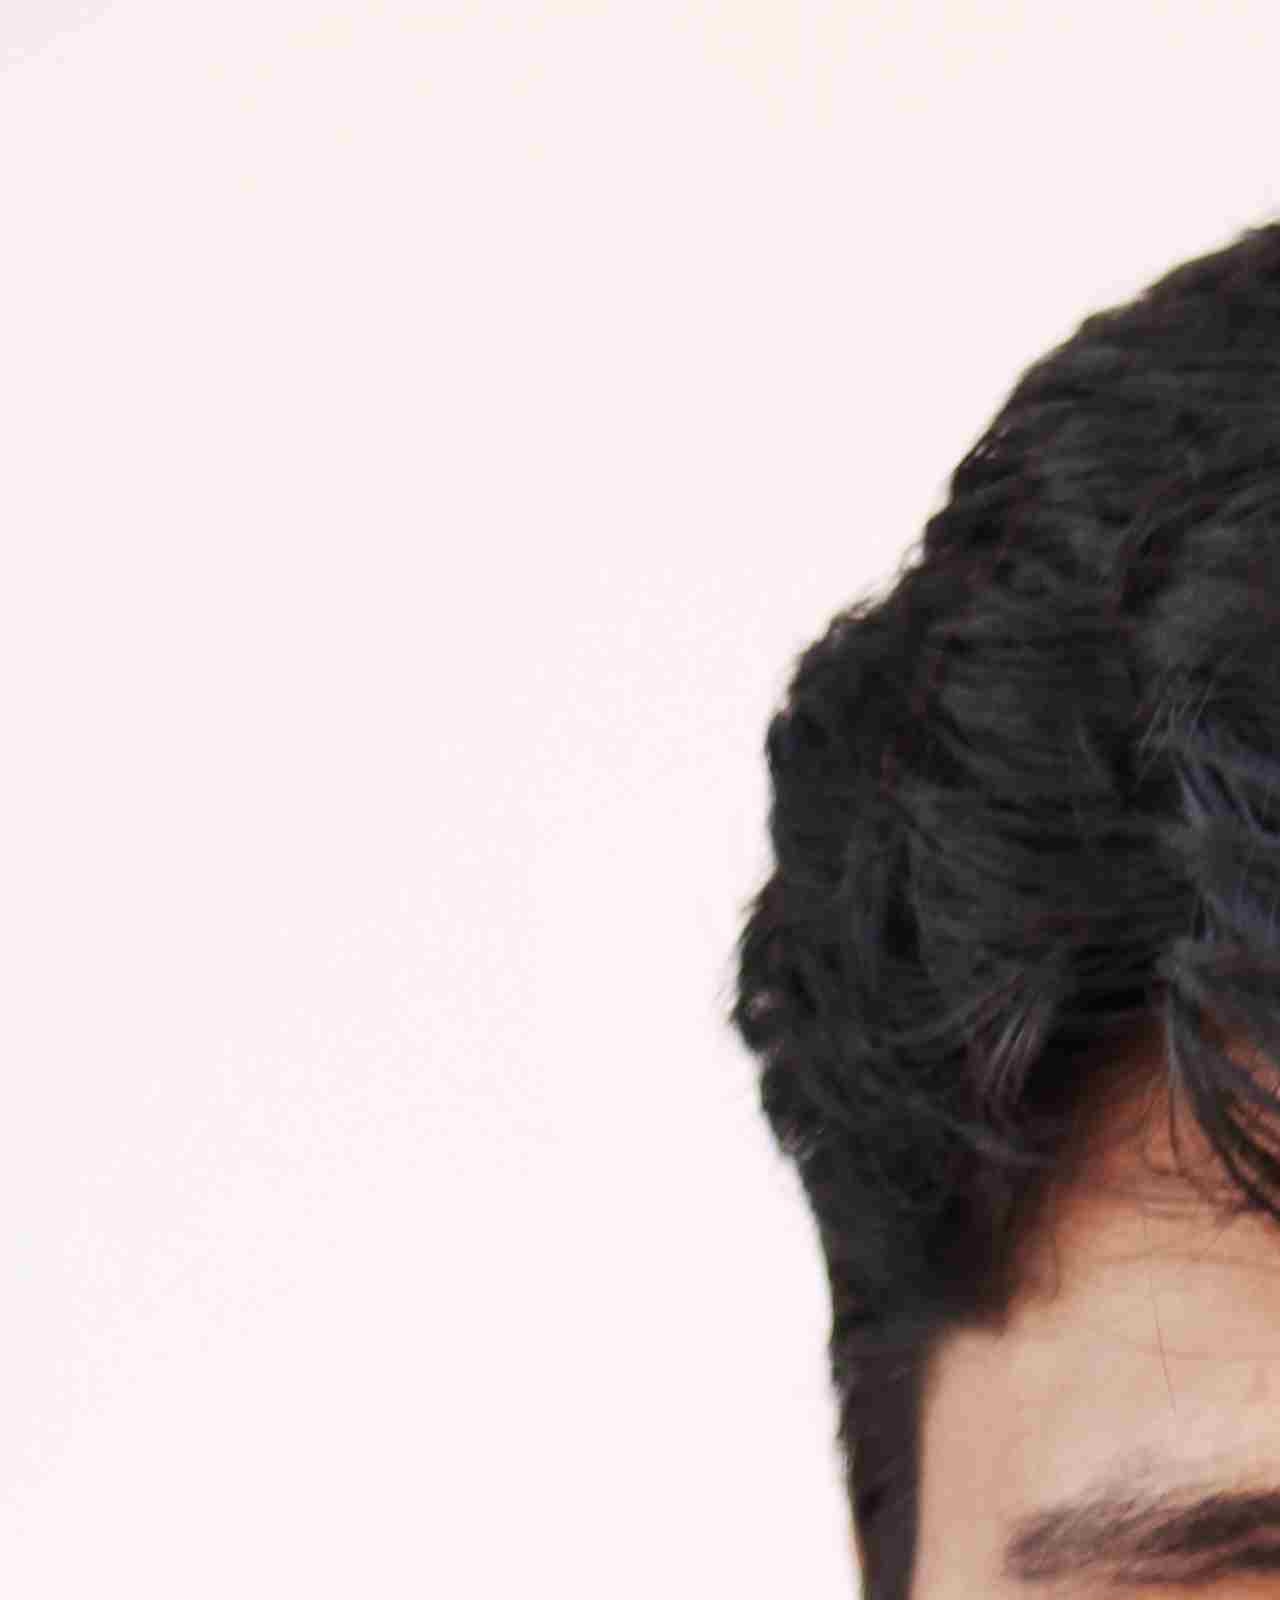
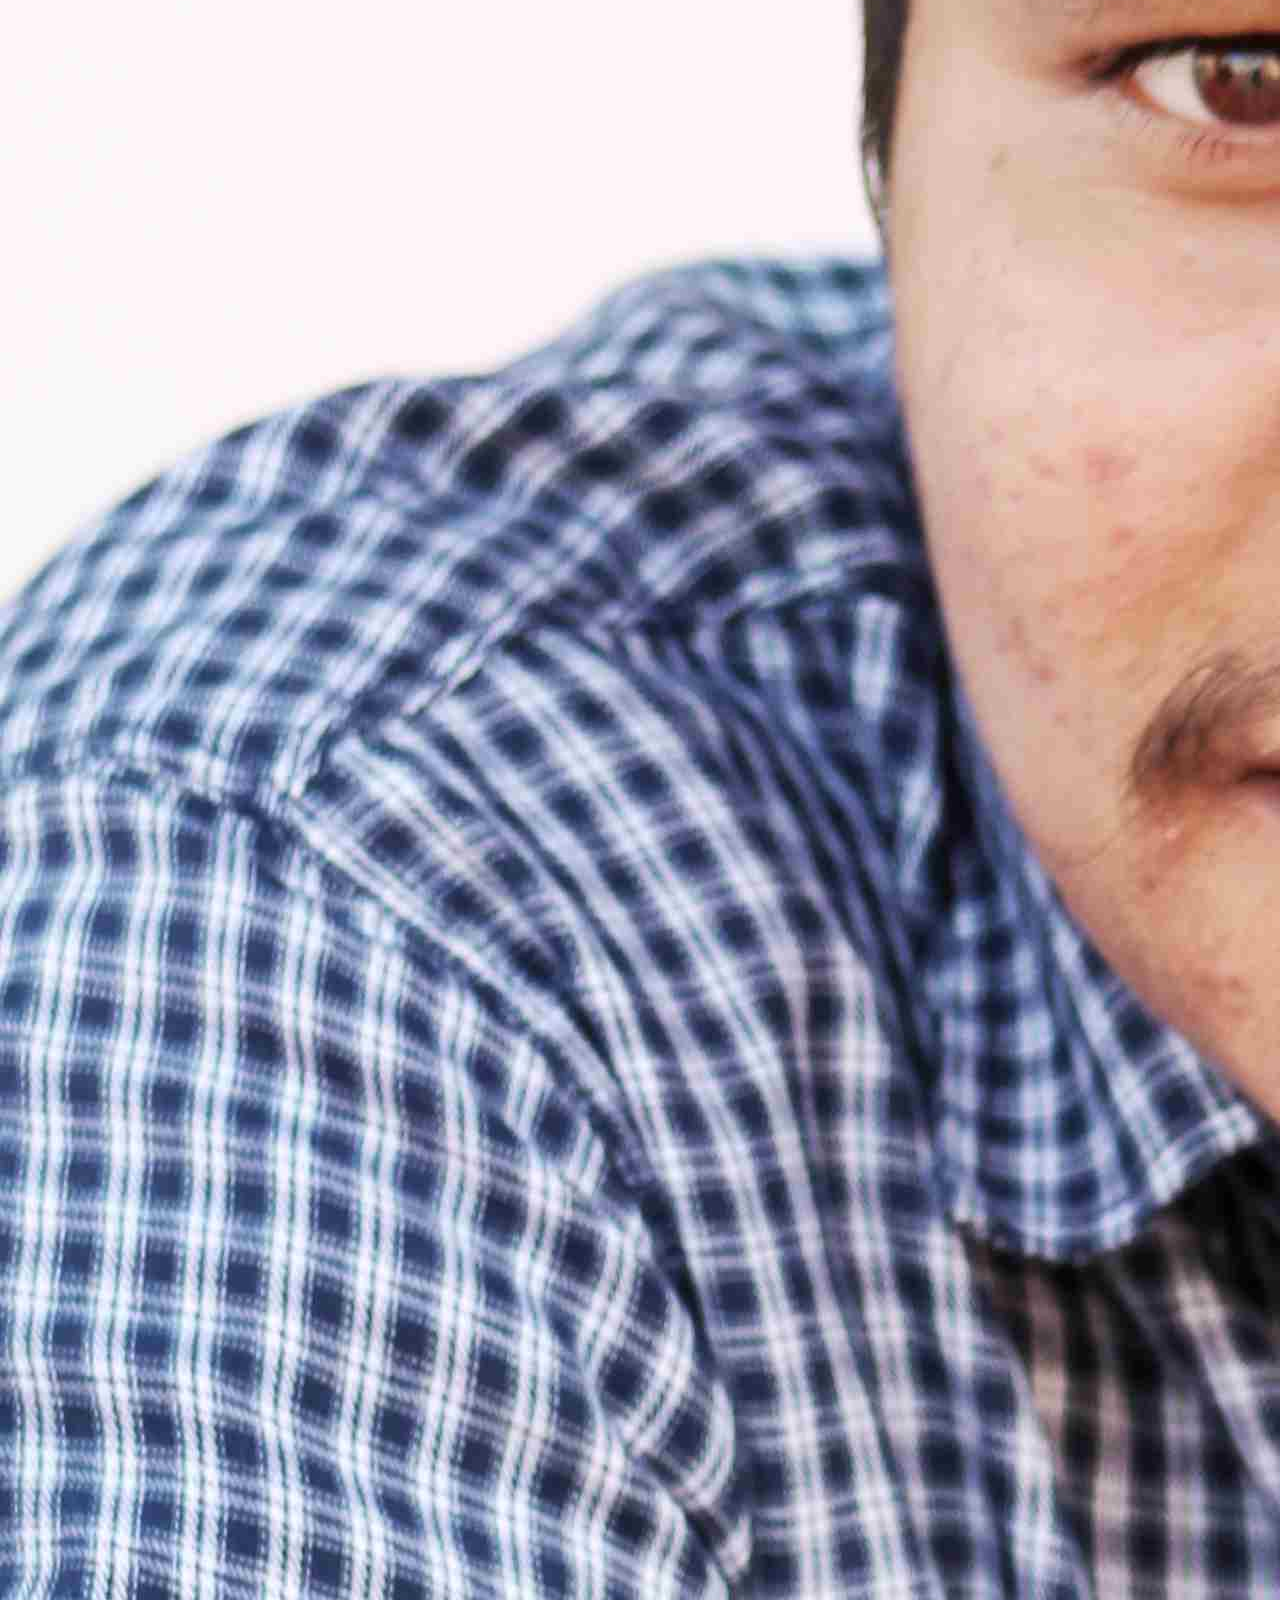
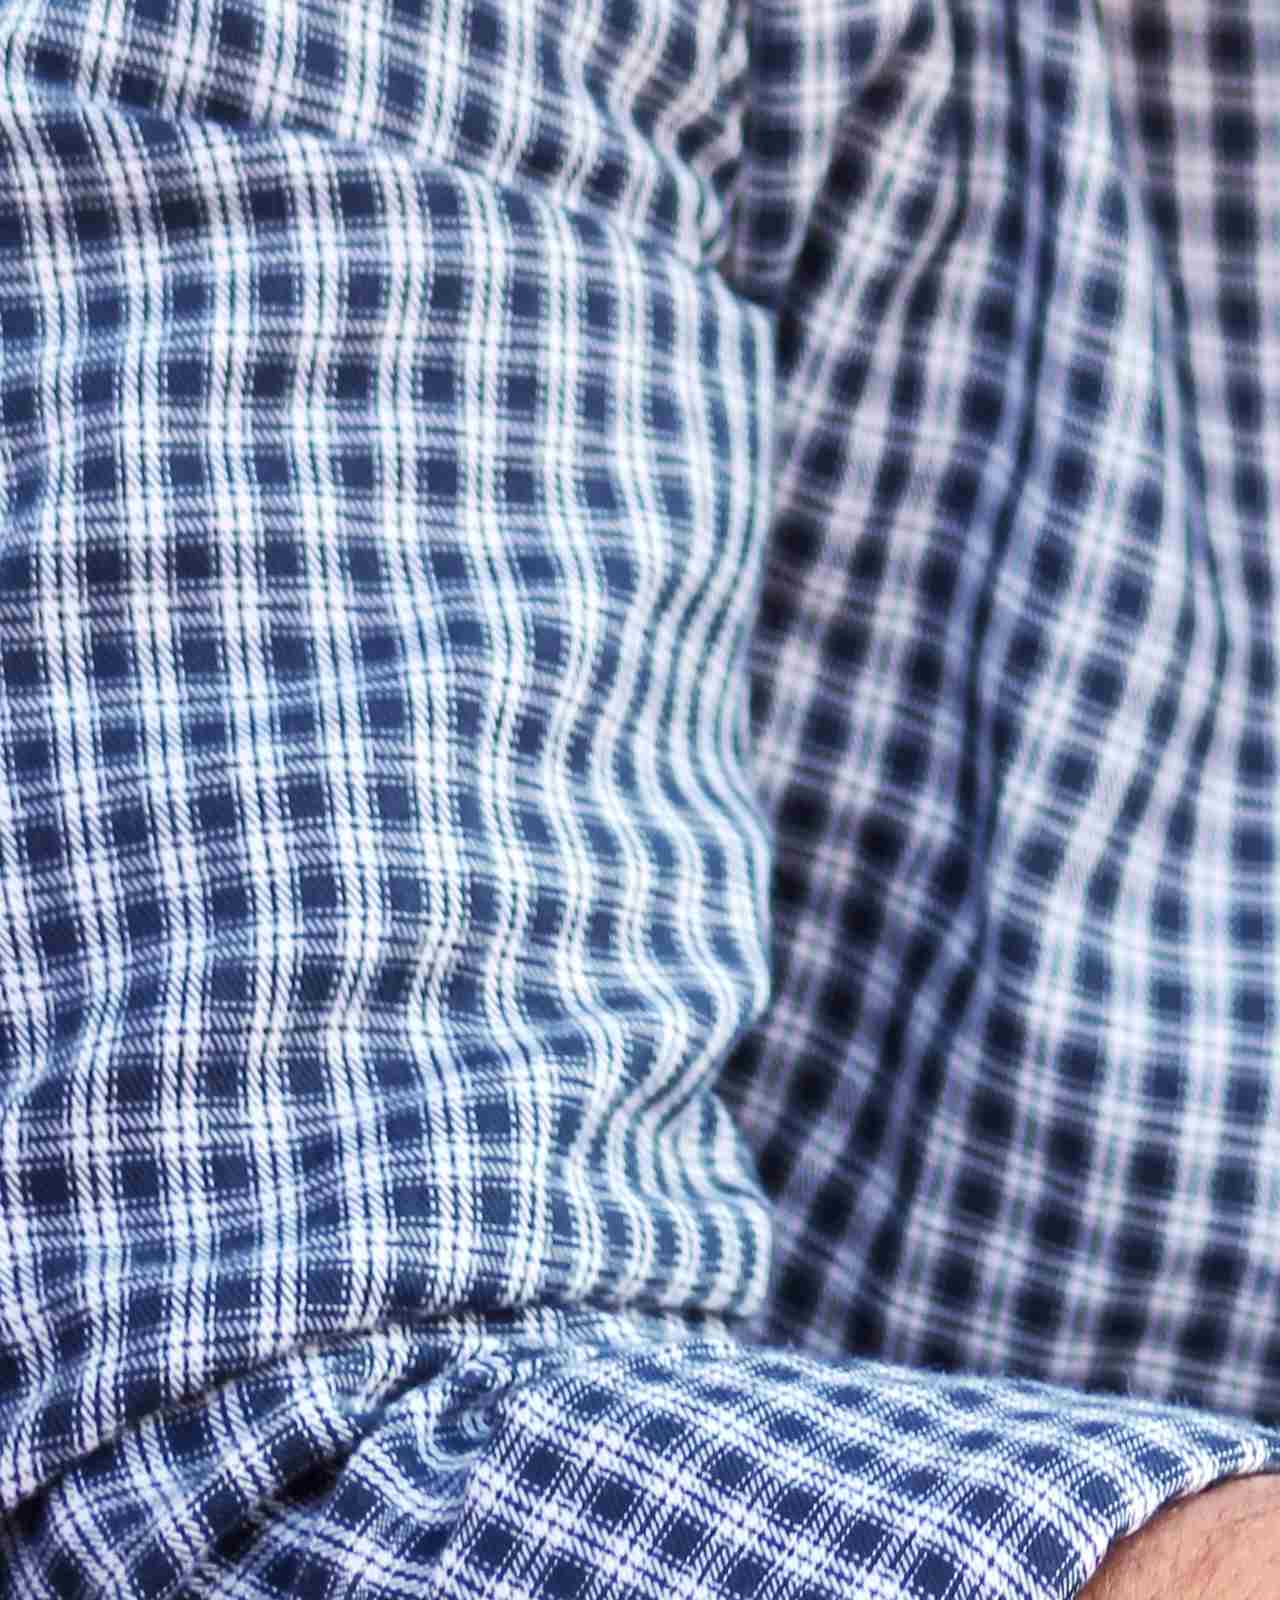
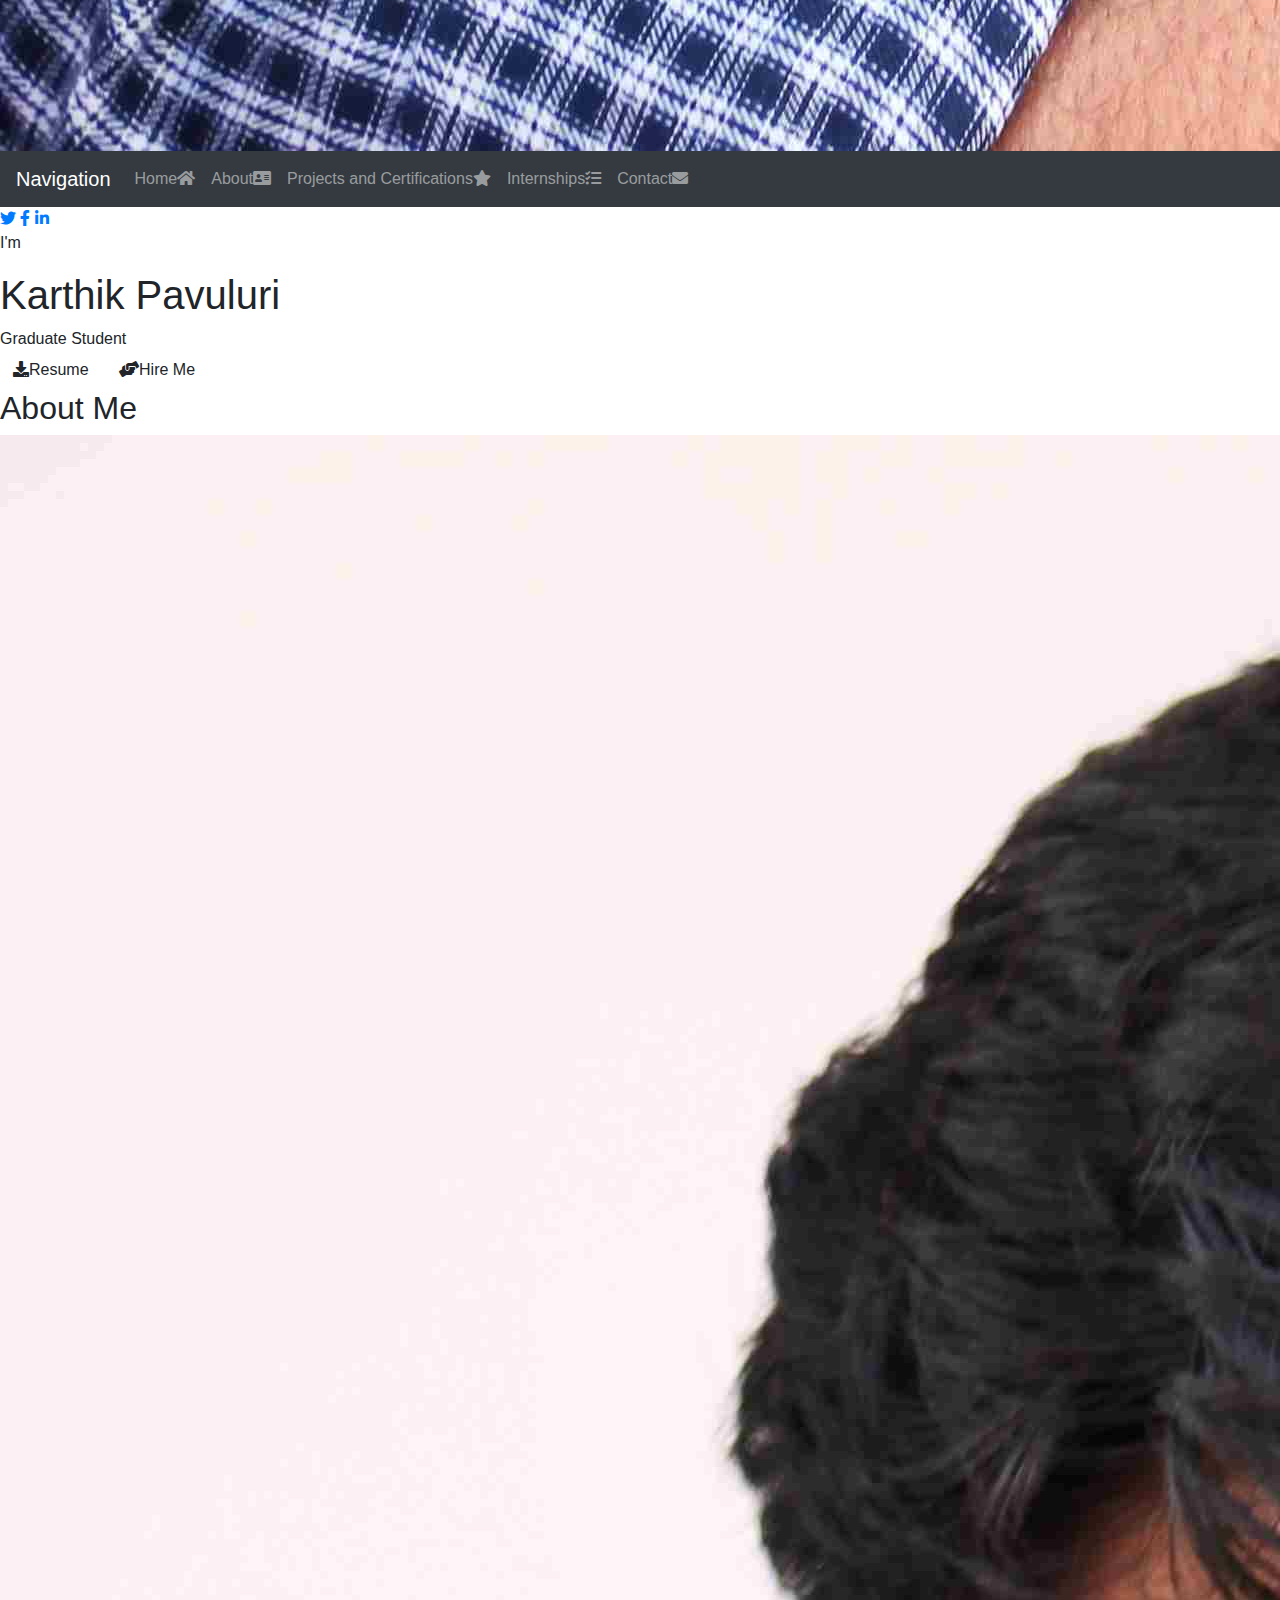
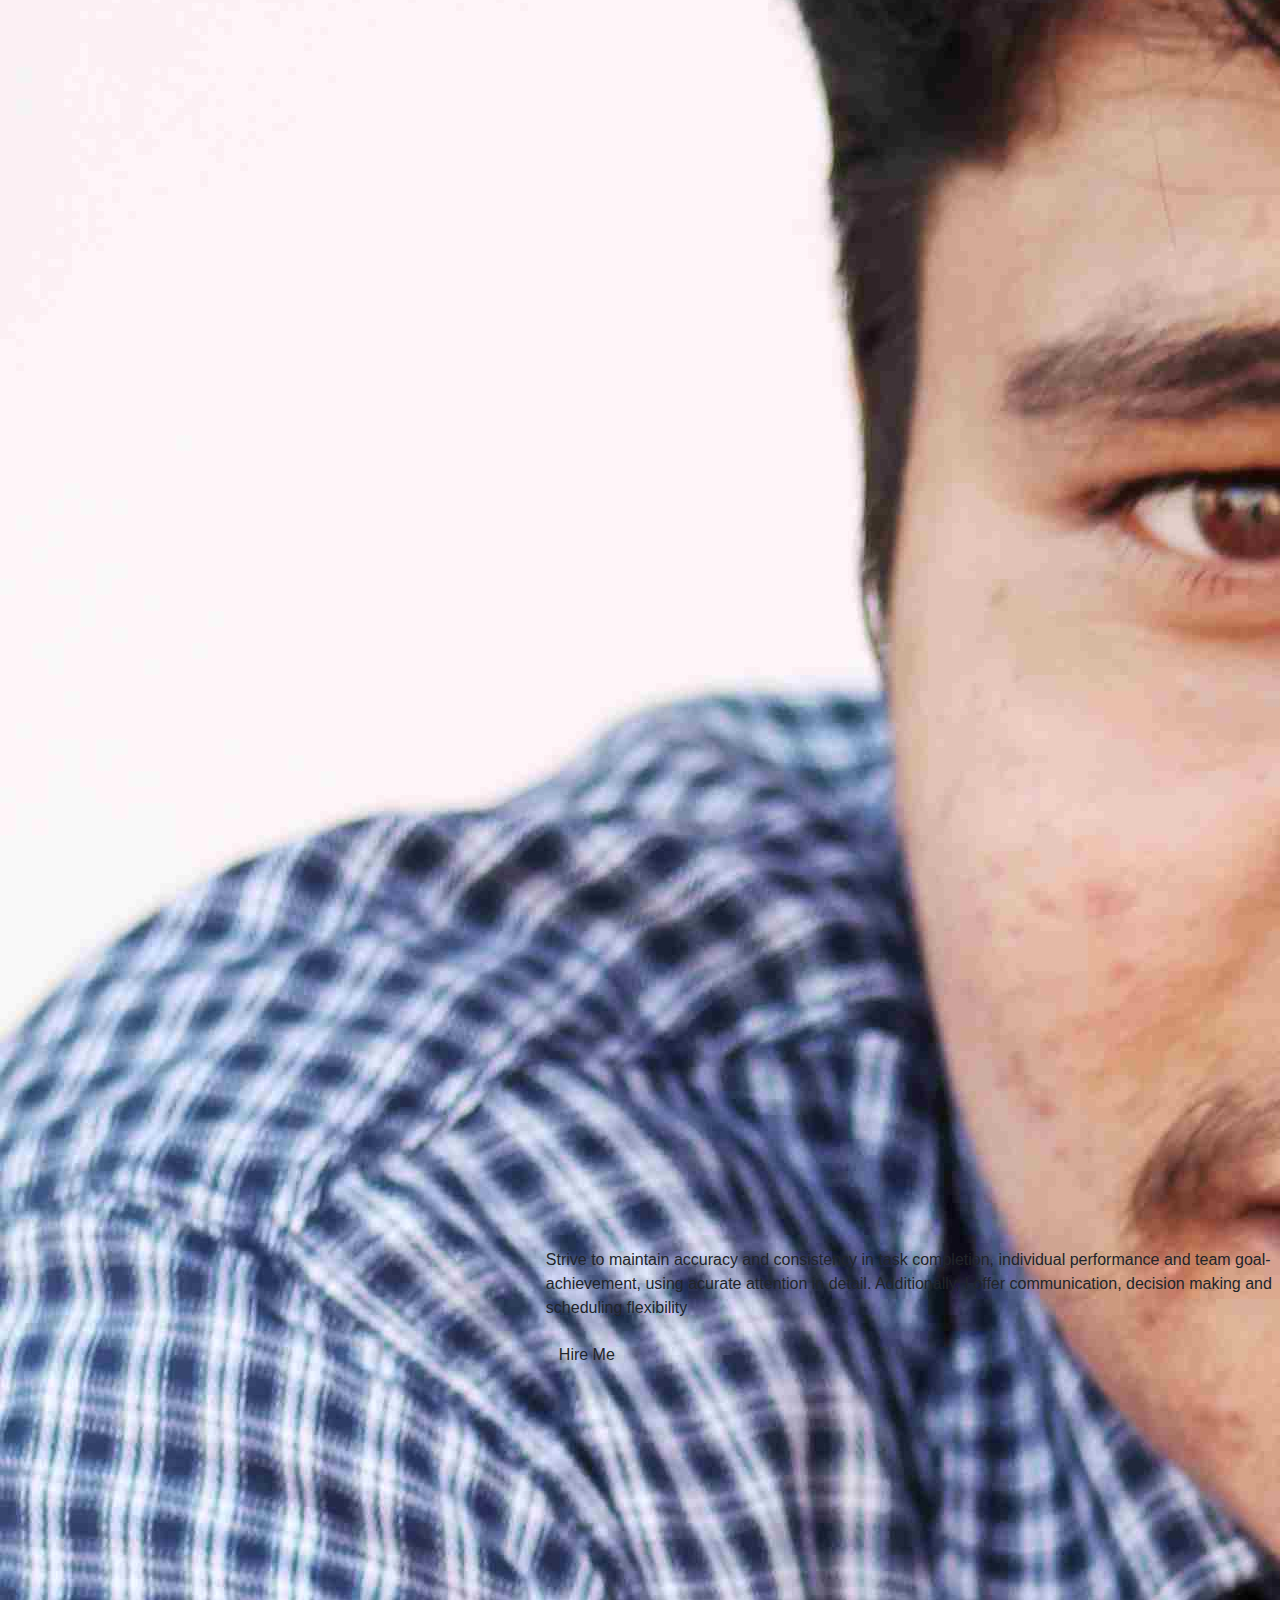
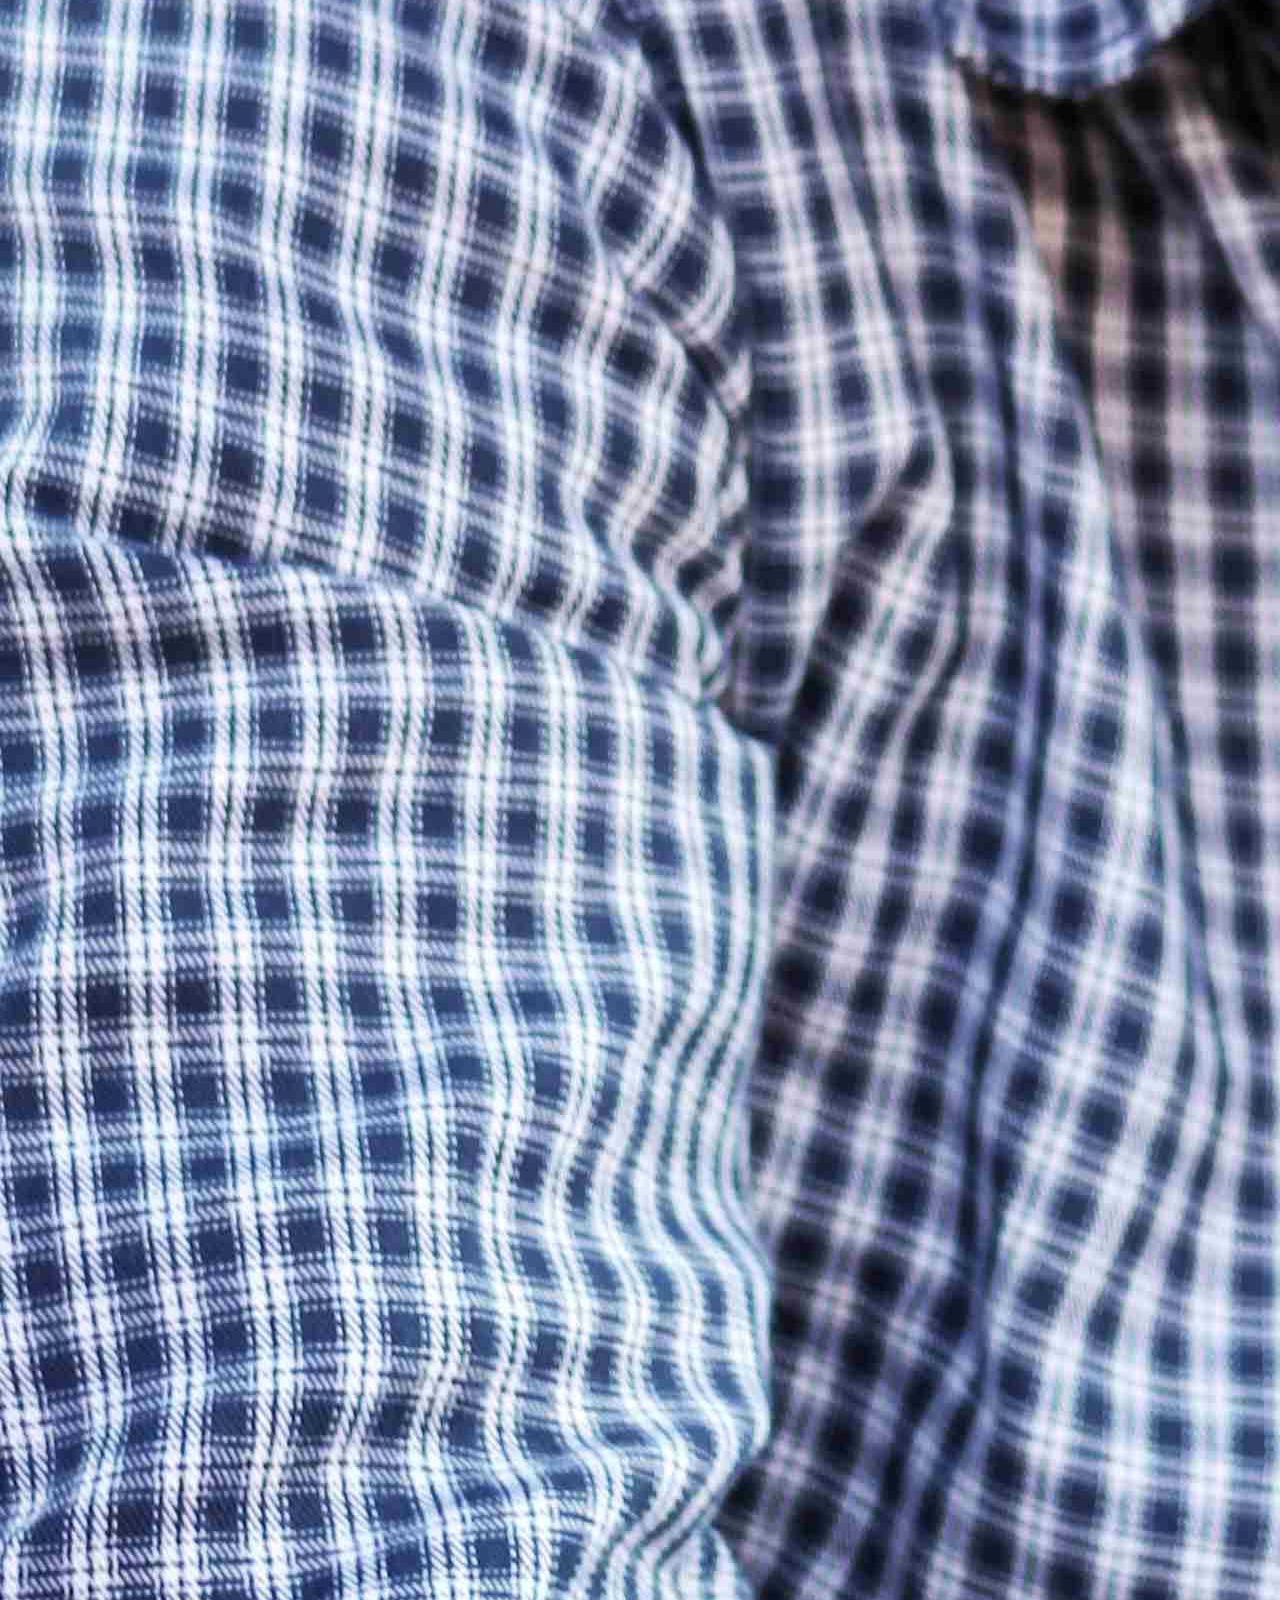
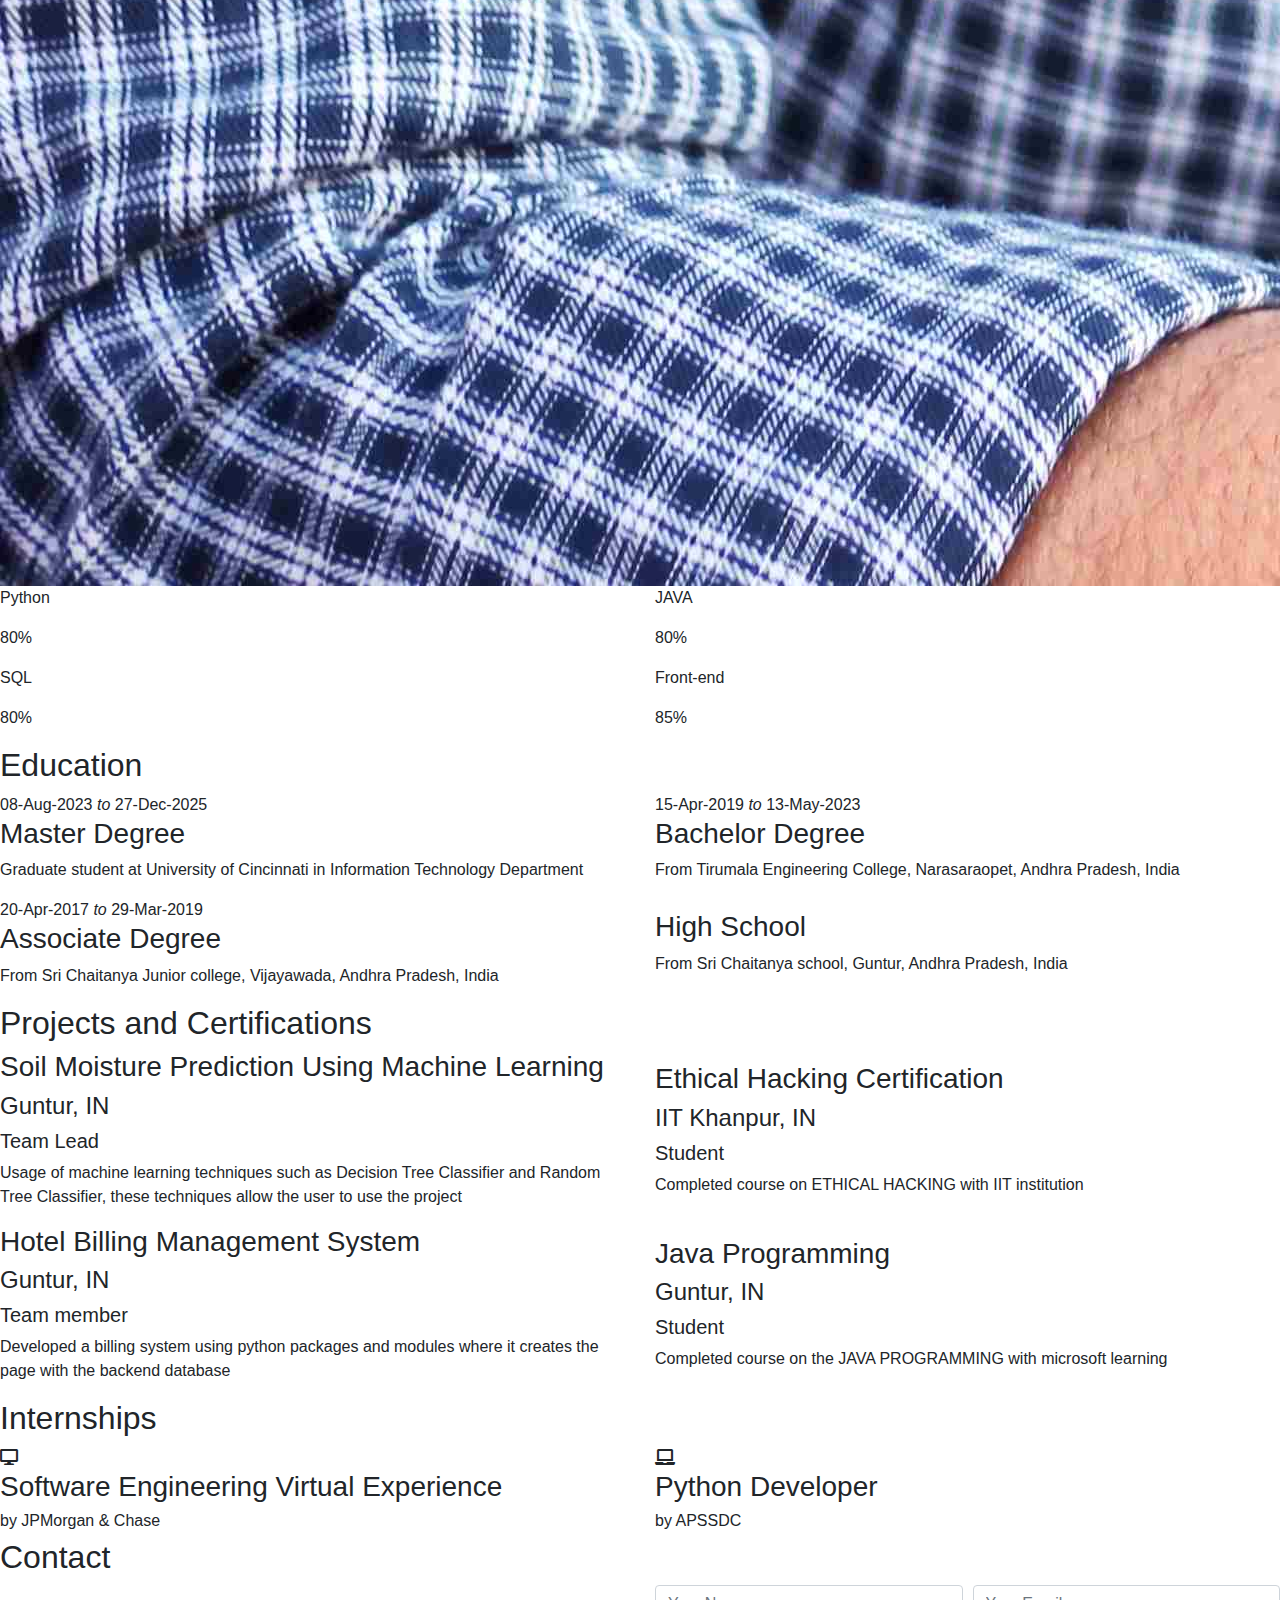
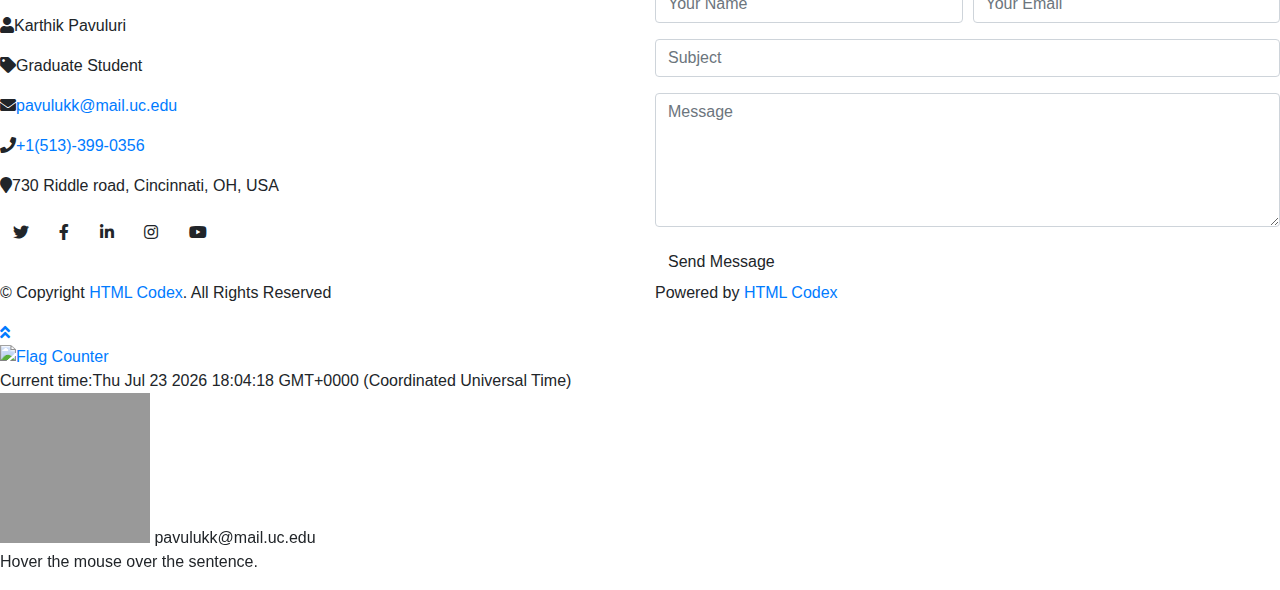
==== index.html @ 5092bed1 "Update index.html" ====
<!DOCTYPE html>
<html lang="en">
    <head>
        <meta charset="utf-8">
        <title>Resume Website Template Free Download</title>
        <meta content="width=device-width, initial-scale=1.0" name="viewport">
        <meta content="Resume Website Template Free Download" name="keywords">
        <meta content="Resume Website Template Free Download" name="description">

        <!-- Favicon -->
        <link href="img/favicon.ico" rel="icon">

        <!-- Google Fonts -->
        <link href="https://fonts.googleapis.com/css2?family=Open+Sans:300;400;600;700;800&display=swap" rel="stylesheet">

        <!-- CSS Libraries -->
        <link href="https://stackpath.bootstrapcdn.com/bootstrap/4.4.1/css/bootstrap.min.css" rel="stylesheet">
        <link href="https://cdnjs.cloudflare.com/ajax/libs/font-awesome/5.10.0/css/all.min.css" rel="stylesheet">
        <link href="lib/slick/slick.css" rel="stylesheet">
        <link href="lib/slick/slick-theme.css" rel="stylesheet">
        <link href="lib/lightbox/css/lightbox.min.css" rel="stylesheet">

        <!-- Template Stylesheet -->
        <link href="css/style.css" rel="stylesheet">
        <script src="https://ajax.googleapis.com/ajax/libs/jquery/3.7.1/jquery.min.js"></script>
        <script>
            $(document).ready(function(){
                $("#p1").hover(function(){
                    alert("You entered p1!");
                },
                function(){
                    alert("Bye! You now leave p1!");
                }); 
            });
        </script>
    </head>

    <body data-spy="scroll" data-target=".navbar" data-offset="51">
        <div class="wrapper">
            <div class="sidebar">
                <div class="sidebar-header">
                    <img src="img/IMG_6862-01_11zon.jpeg" alt="Image">
                </div>
                <div class="sidebar-content">
                    <nav class="navbar navbar-expand-md bg-dark navbar-dark">
                        <a href="#" class="navbar-brand">Navigation</a>
                        <button type="button" class="navbar-toggler" data-toggle="collapse" data-target="#navbarCollapse">
                            <span class="navbar-toggler-icon"></span>
                        </button>
                        <div class="collapse navbar-collapse" id="navbarCollapse">
                            <ul class="nav navbar-nav">
                                <li class="nav-item">
                                    <a class="nav-link" href="#header">Home<i class="fa fa-home"></i></a>
                                </li>
                                <li class="nav-item">
                                    <a class="nav-link" href="#about">About<i class="fa fa-address-card"></i></a>
                                </li>
                                <li class="nav-item">
                                    <a class="nav-link" href="#experience">Projects and Certifications<i class="fa fa-star"></i></a>
                                </li>
                                <li class="nav-item">
                                    <a class="nav-link" href="#service">Internships<i class="fa fa-tasks"></i></a>
                                </li>
                                <li class="nav-item">
                                    <a class="nav-link" href="#contact">Contact<i class="fa fa-envelope"></i></a>
                                </li>
                            </ul>
                        </div>
                    </nav>
                </div>
                <div class="sidebar-footer">
                    <a href="#"><i class="fab fa-twitter"></i></a>
                    <a href="#"><i class="fab fa-facebook-f"></i></a>
                    <a href="#"><i class="fab fa-linkedin-in"></i></a>
                </div>
            </div>
            <div class="content">
                <!-- Header Start -->
                <div class="header" id="header">
                    <div class="content-inner">
                        <p>I'm</p>
                        <h1>Karthik Pavuluri</h1>
                        <h2></h2>
                        <div class="typed-text">Graduate Student</div>
                    </div>
                </div>
                <!-- Header End -->
                
                <!-- Large Button Start -->
                <div class="large-btn">
                    <div class="content-inner">
                        <a class="btn" href="#"><i class="fa fa-download"></i>Resume</a>
                        <a class="btn" href="#"><i class="fa fa-hands-helping"></i>Hire Me</a>
                    </div>
                </div>
                <!-- Large Button End -->
                
                <!-- About Start -->
                <div class="about" id="about">
                    <div class="content-inner">
                        <div class="content-header">
                            <h2>About Me</h2>
                        </div>
                        <div class="row align-items-center">
                            <div class="col-md-6 col-lg-5">
                                <img src="img/IMG_6862-01_11zon.jpeg" alt="Image">
                            </div>
                            <div class="col-md-6 col-lg-7">
                                <p>
                                    Strive to maintain accuracy and consistency in task completion, individual performance and team goal-achievement, using acurate attention in detail. Additionally, I offer communication, decision making and scheduling flexibility
                                </p>
                                <a class="btn" href="#">Hire Me</a>
                            </div>
                        </div>
                        <div class="row">
                            <div class="col-md-6">
                                <div class="skills">
                                    <div class="skill-name">
                                        <p>Python</p><p>80%</p>
                                    </div>
                                    <div class="skill-name">
                                        <p>SQL</p><p>80%</p>
                                    </div>
                                </div>
                            </div>
                            <div class="col-md-6">
                                <div class="skills">
                                    <div class="skill-name">
                                        <p>JAVA</p><p>80%</p>
                                    </div>
                                    <div class="skill-name">
                                        <p>Front-end</p><p>85%</p>
                                    </div>
                                </div>
                            </div>
                        </div>
                    </div>
                </div>
                <!-- About End -->
                
                <!-- Education Start -->
                <div class="education" id="education">
                    <div class="content-inner">
                        <div class="content-header">
                            <h2>Education</h2>
                        </div>
                        <div class="row align-items-center">
                            <div class="col-md-6">
                                <div class="edu-col">
                                    <span>08-Aug-2023 <i>to</i> 27-Dec-2025</span>
                                    <h3>Master Degree</h3>
                                    <p>Graduate student at University of Cincinnati in Information Technology Department</p>
                                </div>
                            </div>
                            <div class="col-md-6">
                                <div class="edu-col">
                                    <span>15-Apr-2019 <i>to</i> 13-May-2023</span>
                                    <h3>Bachelor Degree</h3>
                                    <p>From Tirumala Engineering College, Narasaraopet, Andhra Pradesh, India</p>
                                </div>
                            </div>
                            <div class="col-md-6">
                                <div class="edu-col">
                                    <span>20-Apr-2017 <i>to</i> 29-Mar-2019</span>
                                    <h3>Associate Degree</h3>
                                    <p>From Sri Chaitanya Junior college, Vijayawada, Andhra Pradesh, India</p>
                                </div>
                            </div>
                            <div class="col-md-6">
                                <div class="edu-col">
                                    <h3>High School</h3>
                                    <p>From Sri Chaitanya school, Guntur, Andhra Pradesh, India</p>
                                </div>
                            </div>
                        </div>
                    </div>
                </div>
                <!-- Education Start -->
                
                <!-- Experience Start -->
                <div class="experience" id="experience">
                    <div class="content-inner">
                        <div class="content-header">
                            <h2>Projects and Certifications</h2>
                        </div>
                        <div class="row align-items-center">
                            <div class="col-md-6">
                                <div class="exp-col">
                                    <h3>Soil Moisture Prediction Using Machine Learning</h3>
                                    <h4>Guntur, IN</h4>
                                    <h5>Team Lead</h5>
                                    <p>Usage of machine learning techniques such as Decision Tree Classifier and Random Tree Classifier, these techniques allow the user to use the project</p>
                                </div>
                            </div>
                            <div class="col-md-6">
                                <div class="exp-col">
                                    <h3>Ethical Hacking Certification</h3>
                                    <h4>IIT Khanpur, IN</h4>
                                    <h5>Student</h5>
                                    <p>Completed course on ETHICAL HACKING with IIT institution</p>
                                </div>
                            </div>
                            <div class="col-md-6">
                                <div class="exp-col">
                                    <h3>Hotel Billing Management System</h3>
                                    <h4>Guntur, IN</h4>
                                    <h5>Team member</h5>
                                    <p>Developed a billing system using python packages and modules where it creates the page with the backend database</p>
                                </div>
                            </div>
                            <div class="col-md-6">
                                <div class="exp-col">
                                    <h3>Java Programming</h3>
                                    <h4>Guntur, IN</h4>
                                    <h5>Student</h5>
                                    <p>Completed course on the JAVA PROGRAMMING with microsoft learning</p>
                                </div>
                            </div>
                        </div>
                    </div>
                </div>
                <!-- Experience Start -->
                
                <!-- Service Start -->
                <div class="service" id="service">
                    <div class="content-inner">
                        <div class="content-header">
                            <h2>Internships</h2>
                        </div>
                        <div class="row align-items-center">
                            <div class="col-md-6">
                                <div class="srv-col">
                                    <i class="fa fa-desktop"></i>
                                    <h3>Software Engineering Virtual Experience</h3>
                                    <h6>by JPMorgan & Chase</h6>
                                </div>
                            </div>
                            <div class="col-md-6">
                                <div class="srv-col">
                                    <i class="fa fa-laptop"></i>
                                    <h3>Python Developer</h3>
                                    <h6>by APSSDC</h6>
                                </div>
                            </div>
                        </div>
                    </div>
                </div>
                <!-- Service Start -->

                <!-- Contact Start -->
                <div class="contact" id="contact">
                    <div class="content-inner">
                        <div class="content-header">
                            <h2>Contact</h2>
                        </div>
                        <div class="row align-items-center">
                            <div class="col-md-6">
                                <div class="contact-info">
                                    <p><i class="fa fa-user"></i>Karthik Pavuluri</p>
                                    <p><i class="fa fa-tag"></i>Graduate Student</p>
                                    <p><i class="fa fa-envelope"></i><a href="mailto:pavulukk@mail.uc.edu">pavulukk@mail.uc.edu</a></p>
                                    <p><i class="fa fa-phone"></i><a href="tel:+15133990356">+1(513)-399-0356</a></p>
                                    <p><i class="fa fa-map-marker"></i>730 Riddle road, Cincinnati, OH, USA</p>
                                    <div class="social">
                                        <a class="btn" href=""><i class="fab fa-twitter"></i></a>
                                        <a class="btn" href=""><i class="fab fa-facebook-f"></i></a>
                                        <a class="btn" href=""><i class="fab fa-linkedin-in"></i></a>
                                        <a class="btn" href=""><i class="fab fa-instagram"></i></a>
                                        <a class="btn" href=""><i class="fab fa-youtube"></i></a>
                                    </div>
                                </div>
                            </div>
                            <div class="col-md-6">
                                <div class="form">
                                    <form>
                                        <div class="form-row">
                                            <div class="form-group col-md-6">
                                                <input type="text" class="form-control" placeholder="Your Name" />
                                            </div>
                                            <div class="form-group col-md-6">
                                                <input type="email" class="form-control" placeholder="Your Email" />
                                            </div>
                                        </div>
                                        <div class="form-group">
                                            <input type="text" class="form-control" placeholder="Subject" />
                                        </div>
                                        <div class="form-group">
                                            <textarea class="form-control" rows="5" placeholder="Message"></textarea>
                                        </div>
                                        <div><button class="btn" type="submit">Send Message</button></div>
                                    </form>
                                </div>
                            </div>
                        </div>
                    </div>
                </div>
                <!-- Contact End -->
                
                <!-- Footer Start -->
                <div class="footer">
                    <div class="content-inner">
                        <div class="row align-items-center">
                            <div class="col-md-6">
                                <p>&copy; Copyright <a href="https://htmlcodex.com">HTML Codex</a>. All Rights Reserved</p>
                            </div>
                            <div class="col-md-6">
                                <p>Powered by <a href="https://htmlcodex.com">HTML Codex</a></p>
                            </div>
                        </div>
                    </div>
                </div>
                <!-- Footer Start -->
            </div>
        </div>
        
        <!-- Back to Top -->
        <a href="#" class="back-to-top"><i class="fa fa-angle-double-up"></i></a>
        
        <!-- JavaScript Libraries -->
        <script src="https://code.jquery.com/jquery-3.4.1.min.js"></script>
        <script src="https://stackpath.bootstrapcdn.com/bootstrap/4.4.1/js/bootstrap.bundle.min.js"></script>
        <script src="lib/easing/easing.min.js"></script>
        <script src="lib/slick/slick.min.js"></script>
        <script src="lib/typed/typed.min.js"></script>
        <script src="lib/waypoints/waypoints.min.js"></script>
        <script src="lib/isotope/isotope.pkgd.min.js"></script>
        <script src="lib/lightbox/js/lightbox.min.js"></script>
        
        <!-- Template Javascript -->
        <script src="js/main.js"></script>
        <div>
            <a href="https://info.flagcounter.com/IXwx"><img src="https://s11.flagcounter.com/count2/IXwx/bg_FFFFFF/txt_000000/border_CCCCCC/columns_2/maxflags_10/viewers_0/labels_0/pageviews_0/flags_0/percent_0/" alt="Flag Counter" border="0"></a>
        </div>
        <div id="digit-clock">
            <script>
                function displayTime() {
                    document.getElementById('digit-clock').innerHTML = "Current time:" + new Date();
                }
                setInterval(displayTime, 500)
            </script>
        </div>
        <canvas id = "analog-clock" width="150" height="150" style="background-color: #999"></canvas>
			<script src="https://waph-uc.github.io/clock.js"></script>
			<script>
				var canvas = document.getElementById('analog-clock');
				var ctx = canvas.getContext("2d");
				var radius = canvas.height / 2;
				ctx.translate(radius, radius);
				setInterval(drawClock, 1000);

				function drawClock() {
					drawFace(ctx, radius);
					drawNumbers(ctx, radius);
					drawTime(ctx, radius);
				}
			</script>
        <a>pavulukk@mail.uc.edu</a>
		<script>
            var shown = false;
            function showhideEmail() {
	            if (shown)
                {
		            document.getElementById('email').innerHTML = "Show my Email";
	                shown = false;
	            }else 
                {
	                var myemail = "<a href='mailto:pavulukk"+ "@" + "ucmail.uc.edu'>pavulukk" + "@" + "ucmail.uc.edu</a>";
		            document.getElementById('email').innerHTML = myemail;
		            shown = true;
	            }
            }
        </script>
        <p id="p1">Hover the mouse over the sentence.</p>
    </body>
</html>
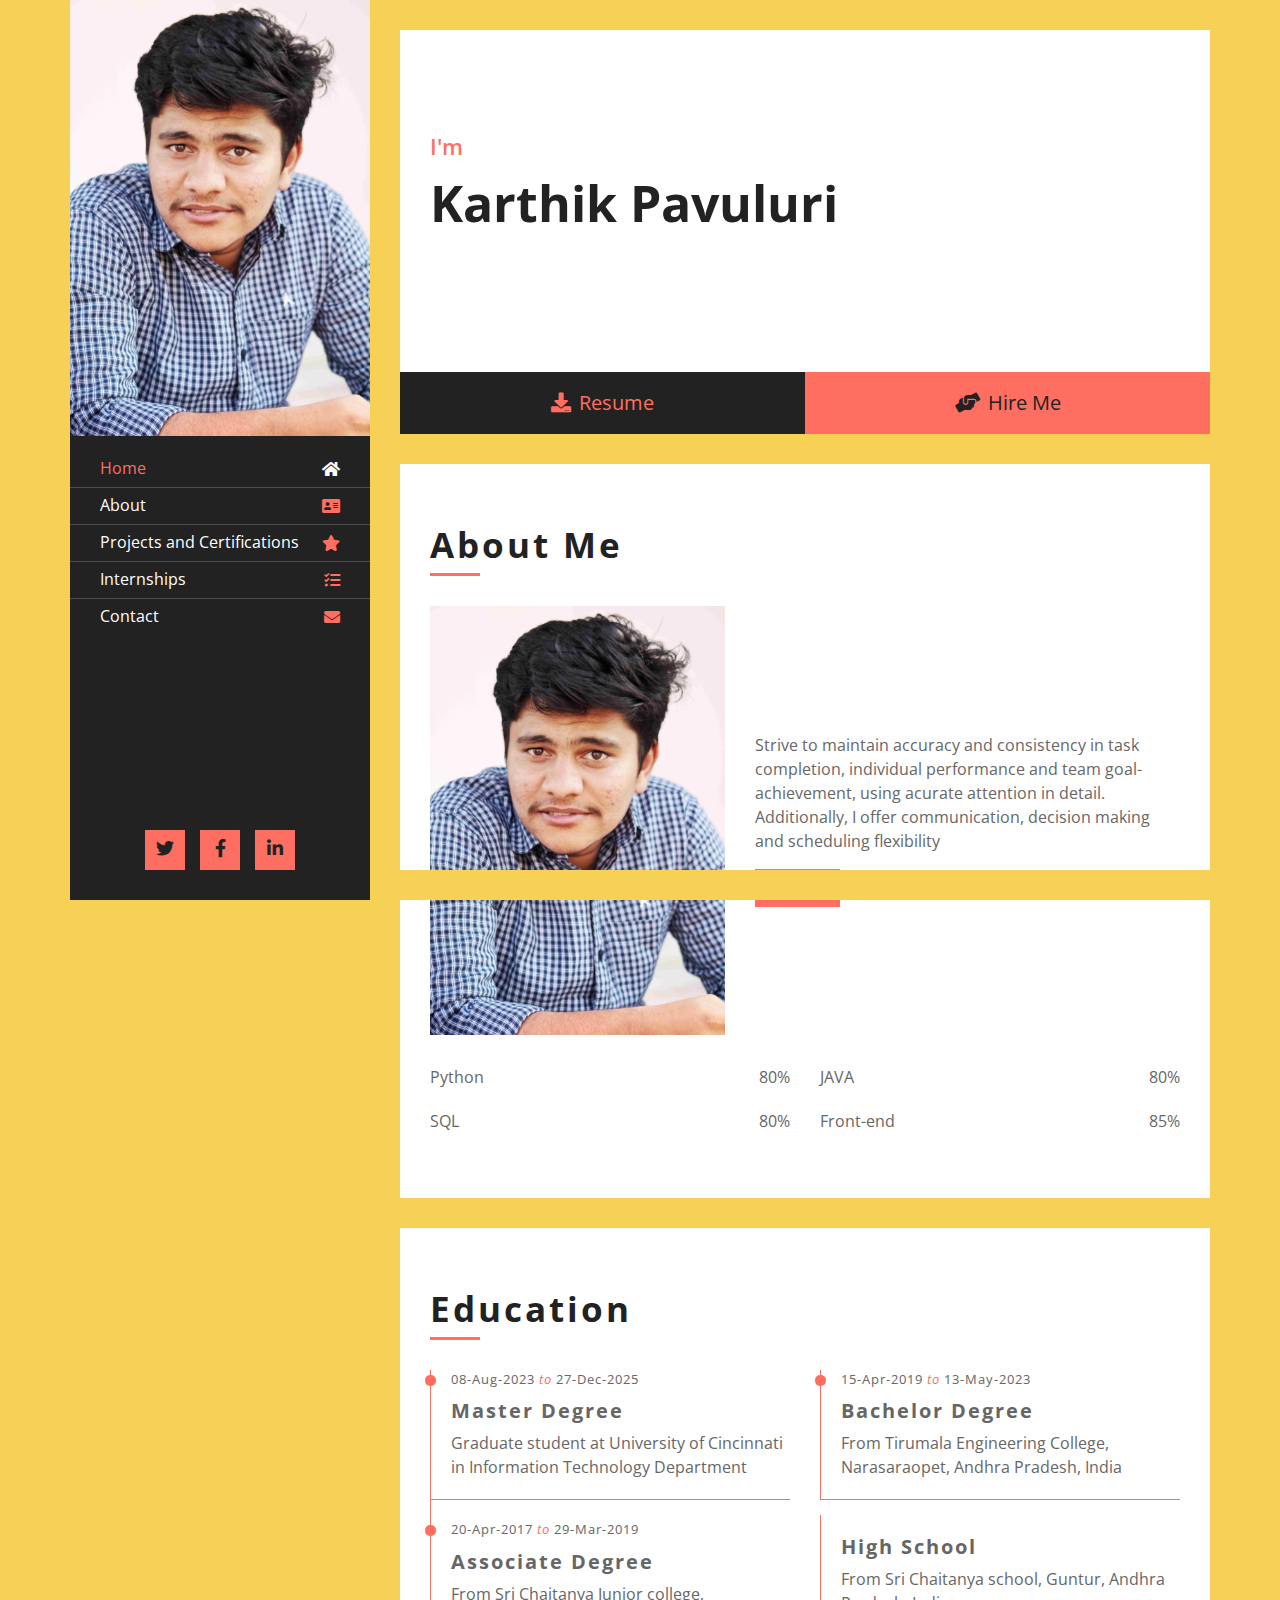
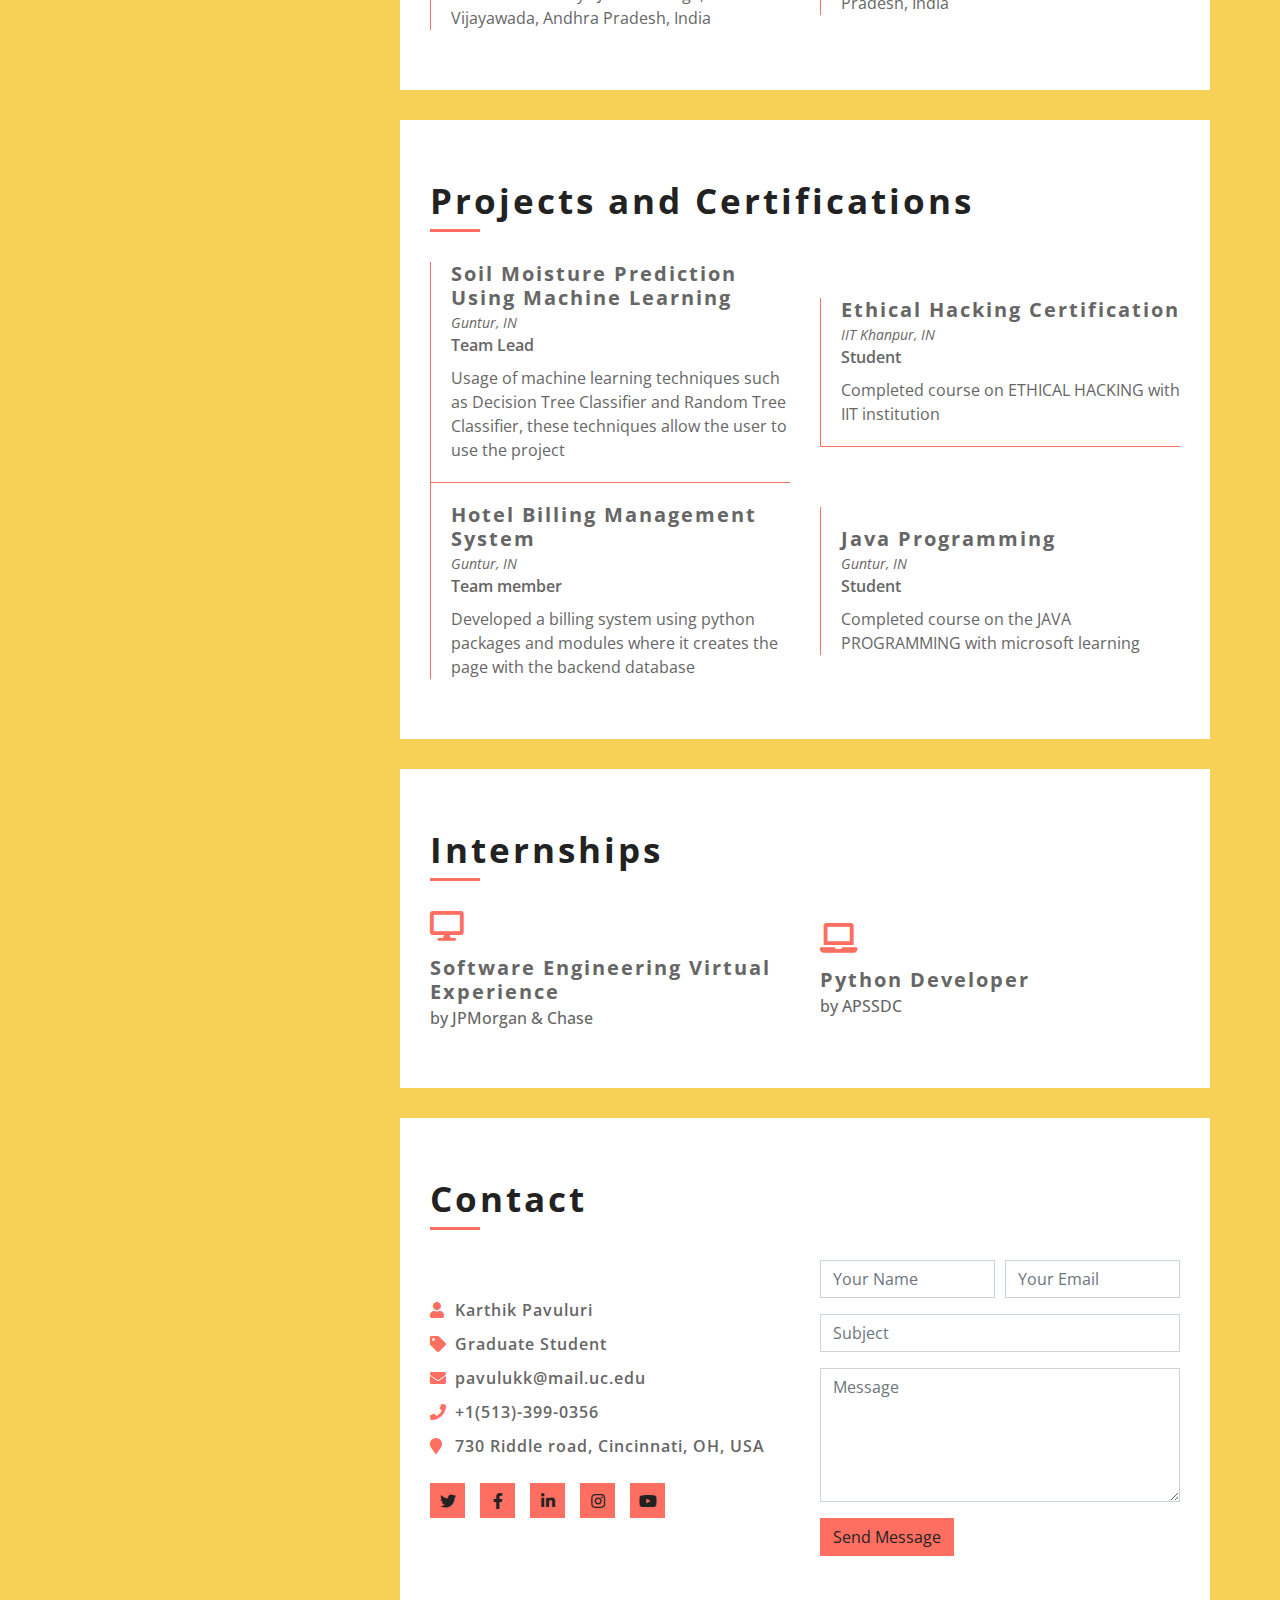
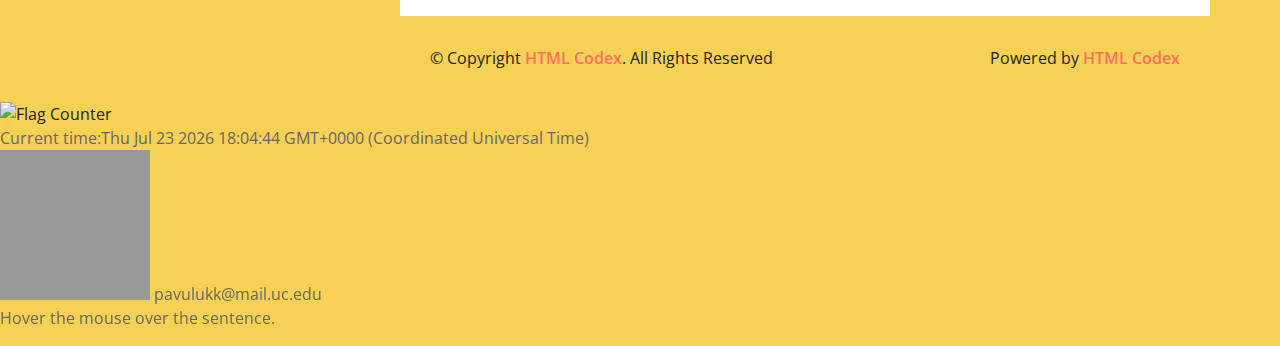
==== commit 4d67f35a: "Update index.html" ====
--- a/index.html
+++ b/index.html
@@ -21,7 +21,7 @@
         <link href="lib/lightbox/css/lightbox.min.css" rel="stylesheet">
 
         <!-- Template Stylesheet -->
-        <link href="css/style.css" rel="stylesheet">
+        <link href="style.css" rel="stylesheet">
         <script src="https://ajax.googleapis.com/ajax/libs/jquery/3.7.1/jquery.min.js"></script>
         <script>
             $(document).ready(function(){
--- a/style.css
+++ b/style.css
@@ -0,0 +1,1104 @@
+/**********************************/
+/********** General CSS ***********/
+/**********************************/
+body {
+    color: #666666;
+    background: #F6D155;
+    font-family: 'Open Sans', sans-serif;
+}
+
+a {
+    color: #222222;
+    transition: all .3s;
+}
+
+a:hover,
+a:active,
+a:focus {
+    color: #FF6F61;
+    outline: none;
+    text-decoration: none;
+}
+
+.btn:focus {
+    box-shadow: none;
+}
+
+
+/**********************************/
+/****** Layout with Sidebar *******/
+/**********************************/
+.wrapper {
+    position: relative;
+    margin: 0 auto;
+    width: 100%;
+    max-width: 1140px;
+}
+
+.wrapper .sidebar {
+    position: relative;
+    width: 100%;
+    float: left;
+    background: #222222;
+}
+
+.wrapper .content {
+    position: relative;
+    width: 100%;
+    padding: 15px;
+    float: left;
+    background: #F6D155;
+}
+
+.wrapper .sidebar-header,
+.wrapper .sidebar-footer {
+    display: none;
+}
+
+.navbar {
+    padding: 15px;
+    background: #222222 !important;
+}
+
+.navbar-expand-md .navbar-nav .nav-item {
+    width: 100%;
+    border-top: 1px solid rgba(255, 255, 255, .2);
+}
+
+.navbar-expand-md .navbar-nav .nav-item:first-child{
+    border-top: none;
+}
+
+.navbar-expand-md .navbar-nav .nav-link {
+    color: #ffffff;
+    padding: 5px 15px 7px 15px;
+    transition: all .3s;
+}
+
+.navbar-expand-md .navbar-nav .nav-link i {
+    color: #FF6F61;
+    float: right;
+    padding-top: 5px;
+    transition: all .3s;
+}
+
+.navbar-expand-md .navbar-nav .nav-link:hover,
+.navbar-expand-md .navbar-nav .nav-link.active {
+    color: #FF6F61;
+}
+
+.navbar-expand-md .navbar-nav .nav-link:hover i,
+.navbar-expand-md .navbar-nav .nav-link.active i{
+    color: #ffffff;
+}
+
+
+.wrapper .sidebar,
+.wrapper .content {
+    -webkit-transition: margin 200ms ease-out;
+    -moz-transition: margin 200ms ease-out;
+    -o-transition: margin 200ms ease-out;
+    transition: margin 200ms ease-out;
+}
+
+@media (min-width: 768px) {
+    .wrapper .content {
+        padding: 30px 0px 30px 30px;
+    }
+    
+    .wrapper .content::before,
+    .wrapper .content::after {
+        position: fixed;
+        content: "";
+        width: 100%;
+        height: 30px;
+        background: #F6D155;
+        z-index: 1;
+    }
+    
+    .wrapper .content::before {
+        top: 0;
+    }
+    
+    .wrapper .content::after {
+        bottom: 0;
+    }
+    
+    .wrapper .sidebar {
+        position: fixed;
+        width: 300px;
+        height: 100%;
+        margin-left: -250px;
+        float: left;
+        overflow: auto;
+        scrollbar-width: thin;
+        scrollbar-color: gray;
+        z-index: 2;
+    }
+
+    .wrapper .sidebar:hover {
+        margin-left: 0px;
+    }
+    
+    .wrapper .content {
+        position: relative;
+        width: calc(100% - 50px);
+        margin-left: 50px;
+        float: right;
+    }
+    
+    .wrapper .sidebar:hover  .sidebar-header {
+        position: relative;
+        display: block;
+        width: 100%;
+    }
+
+    .wrapper .sidebar .sidebar-header img {
+        width: 100%;
+        height: auto;
+    }
+    
+    .navbar-brand {
+        display: none;
+    }
+    
+    .navbar {
+        padding: 15px 0;
+        flex-direction: column;
+    }
+    
+    .wrapper .sidebar:hover .navbar-expand-md .navbar-nav .nav-link {
+        padding: 5px 30px 7px 30px;
+    }
+    
+    .wrapper .sidebar::-webkit-scrollbar {
+        width: 7px;
+    }
+
+    .wrapper .sidebar::-webkit-scrollbar-track {
+        -webkit-box-shadow: inset 0 0 6px rgba(0,0,0,0.1);
+    }
+
+    .wrapper .sidebar::-webkit-scrollbar-thumb {
+        background-color: darkgrey;
+        outline: 1px solid slategrey;
+        border-radius: 7px
+    }
+    
+    .navbar-brand {
+        display: none;
+    }
+    
+    .sidebar .sidebar-footer {
+        width: 300px;
+        position: fixed;
+        bottom: 0;
+        padding: 15px;
+        font-size: 0;
+        text-align: center;
+        background: #222222;
+    }
+    
+    .sidebar .sidebar-footer a {
+        display: inline-block;
+        width: 40px;
+        height: 40px;
+        padding: 5px 0;
+        margin: 0 15px 15px 0;
+        text-align: center;
+        font-size: 18px;
+        color: #222222;
+        background: #FF6F61;
+    }
+    
+    .sidebar .sidebar-footer a:last-child {
+        margin-right: 0;
+    }
+    
+    .sidebar .sidebar-footer a:hover {
+        color: #FF6F61;
+        background: #ffffff;
+    }
+    
+    .sidebar:hover .sidebar-footer {
+        display: block;
+    }
+}
+
+@media (min-width: 992px) {
+    .wrapper .sidebar {
+        margin: 0;
+    }
+
+    .wrapper .content {
+        width: calc(100% - 300px);
+        margin-left: 300px;
+    }
+
+    .sidebar .sidebar-header {
+        position: relative;
+        display: block;
+        width: 100%;
+    }
+    
+    .navbar-expand-md .navbar-nav .nav-link {
+        padding: 5px 30px 7px 30px;
+    }
+    
+    .sidebar .sidebar-footer {
+        display: block;
+    }
+}
+
+@media (max-width: 1140px) {
+    .wrapper .content {
+        padding: 30px;
+    }
+}
+
+@media (max-width: 576px) {
+    .wrapper .content {
+        padding: 15px;
+    }
+}
+
+
+/**********************************/
+/******** Back to Top CSS *********/
+/**********************************/
+.back-to-top {
+    position: fixed;
+    display: none;
+    width: 30px;
+    height: 30px;
+    text-align: center;
+    line-height: 1;
+    font-size: 30px;
+    right: 30px;
+    bottom: 30px;
+    transition: background 0.5s;
+    z-index: 11;
+}
+
+.back-to-top i {
+    color: #222222;
+}
+
+.back-to-top i:hover {
+    color: #FF6F61;
+}
+
+.back-to-top {
+    -webkit-animation: action 1s infinite  alternate;
+    animation: action 1s infinite  alternate;
+}
+
+@-webkit-keyframes action {
+    0% { transform: translateY(0); }
+    100% { transform: translateY(-15px); }
+}
+
+@keyframes action {
+    0% { transform: translateY(0); }
+    100% { transform: translateY(-15px); }
+}
+
+
+/**********************************/
+/*********** Header CSS ***********/
+/**********************************/
+.header {
+    position: relative;
+    background: #ffffff;
+}
+
+.header .content-inner {
+    padding: 100px 30px;
+    background: url(../img/profile.png) right bottom no-repeat;
+    background-size: contain;
+}
+
+.header p {
+    color: #FF6F61;
+    font-size: 22px;
+    font-weight: 600;
+    margin-bottom: 10px;
+}
+
+.header h1 {
+    color: #222222;
+    font-size: 50px;
+    font-weight: 700;
+}
+
+.header h2 {
+    display: inline-block;
+    margin: 0;
+    height: 25px;
+    font-size: 25px;
+}
+
+.header .typed-text {
+    display: none;
+}
+
+.header .typed-cursor {
+    font-size: 25px;
+    font-weight: 300;
+    color: #222222;
+}
+
+.large-btn .content-inner {
+    font-size: 0;
+    border-bottom: 30px solid #F6D155;
+}
+
+.large-btn .btn {
+    position: relative;
+    width: 50%;
+    padding: 15px 0;
+    color: #FF6F61;
+    font-size: 20px;
+    background: #222222;
+    border-radius: 0;
+}
+
+.large-btn .btn:last-child {
+    color: #222222;
+    background: #FF6F61;
+}
+
+.large-btn .btn i {
+    margin-right: 8px;
+}
+
+.large-btn .btn::after {
+    position: absolute;
+    content: "";
+    width: 0;
+    height: 100%;
+    top: 0;
+    left: 0;
+    transition: all .3s;
+}
+
+.large-btn .btn:hover::after {
+    width: 100%;
+    background: rgba(255, 255, 255, .1);
+}
+
+
+/**********************************/
+/******* Content Header CSS *******/
+/**********************************/
+.content-header {
+    position: relative;
+    width: 100%;
+    margin-bottom: 30px;
+    padding-bottom: 10px;
+}
+
+.content-header h2 {
+    color: #222222;
+    font-size: 35px;
+    font-weight: 700;
+    letter-spacing: 3px;
+    margin: 0;
+}
+
+.content-header::after {
+    content: '';
+    position: absolute;
+    display: block;
+    width: 50px;
+    height: 3px;
+    bottom: 0;
+    left: 0;
+    background: #FF6F61;
+}
+
+
+/**********************************/
+/*********** About CSS ************/
+/**********************************/
+.about {
+    position: relative;
+    padding: 60px 30px;
+    background: #ffffff;
+    border-bottom: 30px solid #F6D155;
+}
+
+
+.about img {
+    width: 100%;
+    height: auto;
+}
+
+@media(max-width: 767.98px) {
+    .about img {
+        margin-bottom: 15px;
+    }
+}
+
+.about .btn {
+    border-radius: 0;
+    color: #222222;
+    background: #FF6F61;
+    transition: all .3s;
+}
+
+.about .btn:hover {
+    color: #FF6F61;
+    background: #222222;
+}
+
+.about .skills {
+    padding-top: 15px;
+}
+
+.about .skill-name {
+    margin-top: 15px;
+}
+
+.about .skill-name p {
+    display: inline-block;
+    margin-bottom: 5px;
+    font-size: 16px;
+    font-weight: 400;
+}
+
+.about .skill-name p:last-child {
+    float: right;
+}
+
+.about .progress {
+    height: 5px;
+    border: 1px solid #FF6F61;
+    border-radius: 0;
+    background: #ffffff;
+}
+
+.about .progress .progress-bar {
+    width: 1px;
+    background: #FF6F61;
+    border-radius: 0;
+    transition: 1s;
+}
+
+
+/**********************************/
+/********* Education CSS **********/
+/**********************************/
+.education {
+    position: relative;
+    padding: 60px 30px;
+    background: #ffffff;
+    border-bottom: 30px solid #F6D155;
+}
+
+.education .edu-col {
+    position: relative;
+    width: 100%;
+    padding: 20px 0 20px 20px;
+    border-left: 1px solid #FF6F61;
+    border-bottom: 1px solid #FF6F61;
+}
+
+.education .col-md-6:first-child .edu-col {
+    padding-top: 0;
+}
+
+.education .col-md-6:last-child .edu-col {
+    border-bottom: none;
+    padding-bottom: 0;
+}
+
+@media (min-width: 768px) {
+    .education .col-md-6:nth-child(-n+2) .edu-col {
+        padding-top: 0;
+    }
+
+    .education .col-md-6:last-child .edu-col,
+    .education .col-md-6:nth-last-child(2) .edu-col {
+        border-bottom: none;
+        padding-bottom: 0;
+    }
+}
+
+.education .edu-col span {
+    position: relative;
+    display: block;
+    font-size: 13px;
+    letter-spacing: 1px;
+    margin-bottom: 10px;
+}
+
+.education .edu-col span::before {
+    position: absolute;
+    content: "";
+    width: 11px;
+    height: 11px;
+    background: #FF6F61;
+    top: 5px;
+    left: -26px;
+    border-radius: 5px;
+}
+
+.education .edu-col span i {
+    color: #FF6F61;
+}
+
+.education .edu-col h3 {
+    font-size: 20px;
+    font-weight: 700;
+    letter-spacing: 2px;
+}
+
+.education .edu-col p {
+    margin: 0;
+}
+
+
+/**********************************/
+/********* Experience CSS *********/
+/**********************************/
+.experience {
+    position: relative;
+    padding: 60px 30px;
+    background: #ffffff;
+    border-bottom: 30px solid #F6D155;
+}
+
+.experience .exp-col {
+    position: relative;
+    width: 100%;
+    padding: 20px 0 20px 20px;
+    border-left: 1px solid #FF6F61;
+    border-bottom: 1px solid #FF6F61;
+}
+
+.experience .col-md-6:first-child .exp-col {
+    padding-top: 0;
+}
+
+.experience .col-md-6:last-child .exp-col {
+    border-bottom: none;
+    padding-bottom: 0;
+}
+
+@media (min-width: 768px) {
+    .experience .col-md-6:nth-child(-n+2) .exp-col {
+        padding-top: 0;
+    }
+
+    .experience .col-md-6:last-child .exp-col,
+    .experience .col-md-6:nth-last-child(2) .exp-col {
+        border-bottom: none;
+        padding-bottom: 0;
+    }
+}
+
+.experience .exp-col span {
+    position: relative;
+    display: block;
+    font-size: 13px;
+    letter-spacing: 1px;
+    margin-bottom: 10px;
+}
+
+.experience .exp-col span::before {
+    position: absolute;
+    content: "";
+    width: 11px;
+    height: 11px;
+    background: #FF6F61;
+    top: 5px;
+    left: -26px;
+    border-radius: 5px;
+}
+
+.experience .exp-col span i {
+    color: #FF6F61;
+}
+
+.experience .exp-col h3 {
+    font-size: 20px;
+    font-weight: 700;
+    letter-spacing: 2px;
+    margin-bottom: 5px;
+}
+
+.experience .exp-col h4 {
+    font-size: 14px;
+    font-weight: 400;
+    font-style: italic;
+    margin-bottom: 5px;
+}
+
+.experience .exp-col h5 {
+    font-size: 16px;
+    font-weight: 600;
+    margin-bottom: 10px;
+}
+
+.experience .exp-col p {
+    margin: 0;
+}
+
+
+/**********************************/
+/*********** Service CSS **********/
+/**********************************/
+.service {
+    position: relative;
+    padding: 60px 30px 30px 30px;
+    background: #ffffff;
+    border-bottom: 30px solid #F6D155;
+}
+
+.service .srv-col {
+    position: relative;
+    width: 100%;
+    margin-bottom: 30px;
+}
+
+.service .srv-col i {
+    font-size: 30px;
+    color: #FF6F61;
+    margin-bottom: 15px;
+}
+
+.service .srv-col h3 {
+    font-size: 20px;
+    font-weight: 700;
+    letter-spacing: 2px;
+    margin-bottom: 5px;
+}
+
+.experience .exp-col h4 {
+    font-size: 14px;
+    font-weight: 400;
+    font-style: italic;
+    margin-bottom: 5px;
+}
+
+.experience .exp-col h5 {
+    font-size: 16px;
+    font-weight: 600;
+    margin-bottom: 10px;
+}
+
+.experience .exp-col p {
+    margin: 0;
+}
+
+
+/**********************************/
+/********** Portfolio CSS *********/
+/**********************************/
+.portfolio {
+    position: relative;
+    padding: 60px 30px 30px 30px;
+    background: #ffffff;
+    border-bottom: 30px solid #F6D155;
+}
+
+.portfolio #portfolio-flters {
+    padding: 0;
+    margin: -15px 0 30px 0;
+    list-style: none;
+    font-size: 0;
+}
+
+.portfolio #portfolio-flters li {
+    cursor: pointer;
+    margin: 15px -1px 0 0;
+    display: inline-block;
+    height: 35px;
+    padding: 10px;
+    color: #666666;
+    font-size: 13px;
+    line-height: 15px;
+    text-transform: uppercase;
+    border: 1px solid #FF6F61;
+    background: #ffffff;
+    transition: all 0.3s ease-in-out;
+}
+
+.portfolio #portfolio-flters li:hover,
+.portfolio #portfolio-flters li.filter-active {
+    background: #FF6F61;
+    color: #222222;
+}
+
+.portfolio .portfolio-item {
+    position: relative;
+    height: 250px;
+    overflow: hidden;
+}
+
+.portfolio .portfolio-item figure {
+    background: #ffffff;
+    overflow: hidden;
+    height: 220px;
+    position: relative;
+    border-radius: 0;
+    margin: 0; 
+}
+
+.portfolio .portfolio-item figure img {
+    width: 100%; 
+    height: 100%; 
+    object-fit: cover; 
+}
+
+.portfolio .portfolio-item figure:hover img {
+    opacity: 0.3;
+    transition: 0.3s;
+}
+
+.portfolio .portfolio-item figure .link-preview,
+.portfolio .portfolio-item figure .link-details,
+.portfolio .portfolio-item figure .portfolio-title {
+    position: absolute;
+    display: inline-block;
+    opacity: 0;
+    line-height: 1;
+    text-align: center;
+    width: 45px;
+    height: 35px;
+    background: #FF6F61;
+    transition: 0.2s linear;
+}
+
+.portfolio .portfolio-item figure .link-preview i,
+.portfolio .portfolio-item figure .link-details i {
+    color: #222222;
+    padding-top: 10px;
+    font-size: 16px;
+}
+
+.portfolio .portfolio-item figure .link-preview:hover,
+.portfolio .portfolio-item figure .link-details:hover {
+    background: #222222;
+}
+
+.portfolio .portfolio-item figure .link-preview:hover i,
+.portfolio .portfolio-item figure .link-details:hover i {
+    color: #FF6F61;
+}
+
+.portfolio .portfolio-item figure .link-preview {
+    left: 50%;
+    top: calc(25% - 18px);
+}
+
+.portfolio .portfolio-item figure .link-details {
+    right: 50%;
+    top: calc(25% - 18px);
+}
+
+.portfolio .portfolio-item figure .portfolio-title {
+    margin: 0;
+    width: 100%;
+    height: 50%;
+    left: 0;
+    right: 0;
+    top: 100%;
+    padding: 30px 10px;
+    color: #222222;
+    font-size: 16px;
+    font-weight: 600;
+    background: rgba(255, 111, 97, .5);
+    border-radius: 0;
+}
+
+.portfolio .portfolio-item figure .portfolio-title:hover {
+    text-decoration: none;
+}
+
+.portfolio .portfolio-item figure .portfolio-title span {
+    display: block;
+    margin-top: 10px;
+    font-family: 'Open Sans', sans-serif;
+    font-size: 13px;
+    font-weight: 300;
+}
+
+.portfolio .portfolio-item figure:hover .link-preview {
+    opacity: 1;
+    left: calc(50% - 61px);
+}
+
+.portfolio .portfolio-item figure:hover .link-details {
+    opacity: 1;
+    right: calc(50% - 61px);
+}
+
+.portfolio .portfolio-item figure:hover .portfolio-title {
+    opacity: 1;
+    top: 50%;
+}
+
+
+/**********************************/
+/*********** Review CSS ***********/
+/**********************************/
+.review {
+    position: relative;
+    background: #ffffff;
+    border-bottom: 30px solid #F6D155;
+}
+
+.review .content-inner {
+    position: relative;
+    padding: 60px 30px;
+    background: url(../img/quote.png) right bottom no-repeat;
+}
+
+.review .review-text p {
+    font-size: 18px;
+    font-style: italic;
+}
+
+.review .review-img {
+    display: flex;
+    align-items: center;
+}
+
+.review .review-img img {
+    width: 80px; 
+    height: 80px; 
+    object-fit: cover;
+    margin-right: 15px;
+}
+
+.review .review-name h3 {
+    font-size: 18px;
+    font-weight: 700;
+    letter-spacing: 2px;
+    margin-bottom: 5px;
+}
+
+.review .review-name p {
+    font-size: 14px;
+    margin-bottom: 0;
+}
+
+.review .review-text .ratting {
+    margin-bottom: 5px;
+}
+
+.review .review-text .ratting i {
+    color: #FF6F61;
+    font-size: 14px;
+}
+
+.review .slick-slider:hover .slick-prev {
+    left: 30px;
+}
+
+.review .slick-slider:hover .slick-next {
+    right: 30px;
+}
+
+.review-slider .slick-prev,
+.review-slider .slick-next {
+    width: 35px;
+    height: 35px;
+    z-index: 1;
+    opacity: 0;
+    transition: .5s;
+    background: rgba(255, 111, 97, .7);
+}
+
+.review-slider .slick-prev {
+    left: 55px;
+}
+
+.review-slider .slick-next {
+    right: 55px;
+}
+
+.review-slider.slick-slider:hover .slick-prev {
+    left: 15px;
+    opacity: 1;
+}
+
+.review-slider.slick-slider:hover .slick-next {
+    right: 15px;
+    opacity: 1;
+}
+
+.review-slider .slick-prev:hover,
+.review-slider .slick-prev:focus,
+.review-slider .slick-next:hover,
+.review-slider .slick-next:focus {
+    background: rgba(0, 0, 0, .7);
+}
+
+.review-slider .slick-prev:hover::before,
+.review-slider .slick-prev:focus::before,
+.review-slider .slick-next:hover::before,
+.review-slider .slick-next:focus::before {
+    color: #FF6F61;
+}
+
+.review-slider .slick-prev::before,
+.review-slider .slick-next::before {
+    font-family: "Font Awesome 5 Free";
+    font-weight: 900;
+    font-size: 18px;
+    color: #ffffff;
+}
+
+.review-slider .slick-prev::before {
+    content: "\f104";
+}
+
+.review-slider .slick-next::before {
+    content: "\f105";
+}
+
+.review-slider .slick-dots {
+    bottom: 15px;
+}
+
+.review-slider .slick-dots li button:before {
+    color: #ffffff;
+    font-size: 15px;
+}
+
+.review-slider .slick-dots li.slick-active button:before {
+    color: #FF6F61;
+}
+
+.review-slider.slick-slider {
+    margin-bottom: 0;
+}
+
+
+/**********************************/
+/*********** Contact CSS ***********/
+/**********************************/
+.contact {
+    position: relative;
+    padding: 60px 30px 30px 30px;
+    background: #ffffff;
+}
+
+.contact .contact-info {
+    position: relative;
+    width: 100%;
+    margin-bottom: 30px;
+}
+
+.contact .contact-info p {
+    font-size: 16px;
+    font-weight: 600;
+    letter-spacing: 1px;
+    margin-bottom: 10px;
+}
+
+.contact .contact-info p i {
+    width: 25px;
+    color: #FF6F61;
+}
+
+.contact .contact-info p a {
+    color: #666666;
+}
+
+.contact .contact-info p a:hover {
+    color: #FF6F61;
+    text-decoration: none;
+}
+
+.contact .social {
+    font-size: 0;
+}
+
+.contact .social a {
+    width: 35px;
+    height: 35px;
+    padding: 5px 0;
+    color: #222222;
+    background: #FF6F61;
+    border-radius: 0;
+    margin-top: 15px;
+    margin-right: 15px;
+    transition: all .3s;
+}
+
+.contact .social a:last-child {
+    margin-right: 0;
+}
+
+.contact .social a:hover {
+    color: #FF6F61;
+    background: #222222;
+}
+
+.contact .form {
+    position: relative;
+    width: 100%;
+    margin-bottom: 30px;
+}
+
+.contact .form .form-control {
+    border-radius: 0;
+}
+
+.contact .form .form-control:focus {
+    box-shadow: none;
+    border-color: #FF6F61;
+}
+
+.contact .form .btn {
+    color: #222222;
+    background: #FF6F61;
+    border-radius: 0;
+    transition: all .3s;
+}
+
+.contact .form .btn:hover {
+    color: #FF6F61;
+    background: #222222;
+}
+
+
+/**********************************/
+/*********** Footer CSS ***********/
+/**********************************/
+.footer {
+    position: relative;
+    width: 100%;
+    padding: 30px 30px 0 30px;
+    background: #F6D155;
+}
+
+.footer .col-md-6:last-child {
+    text-align: right;
+}
+
+@media(max-width: 767.98px) {
+    .footer .col-md-6,
+    .footer .col-md-6:last-child{
+        text-align: center;
+    }
+}
+
+.footer p {
+    color: #222222;
+    margin: 0;
+}
+
+.footer a {
+    color: #FF6F61;
+    font-weight: 600;
+}
+
+.footer a:hover {
+    color: #222222;
+}
+
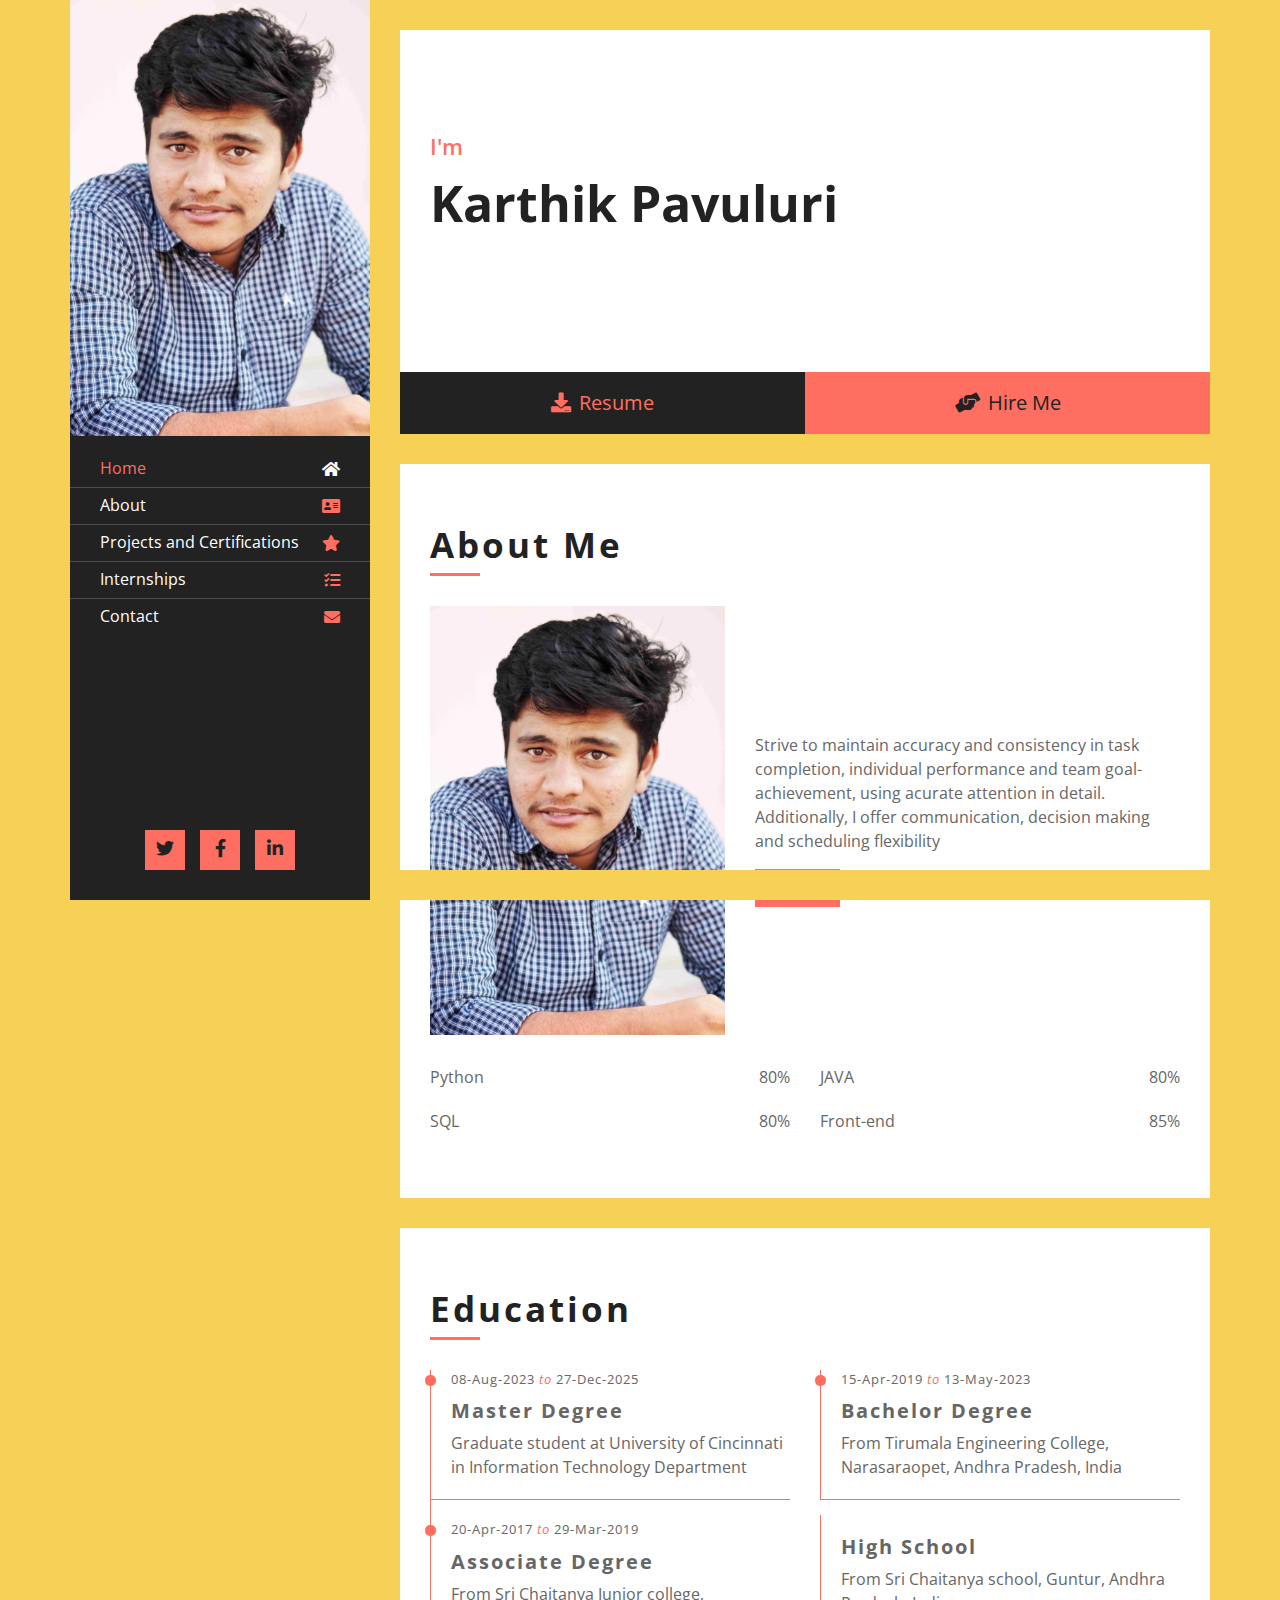
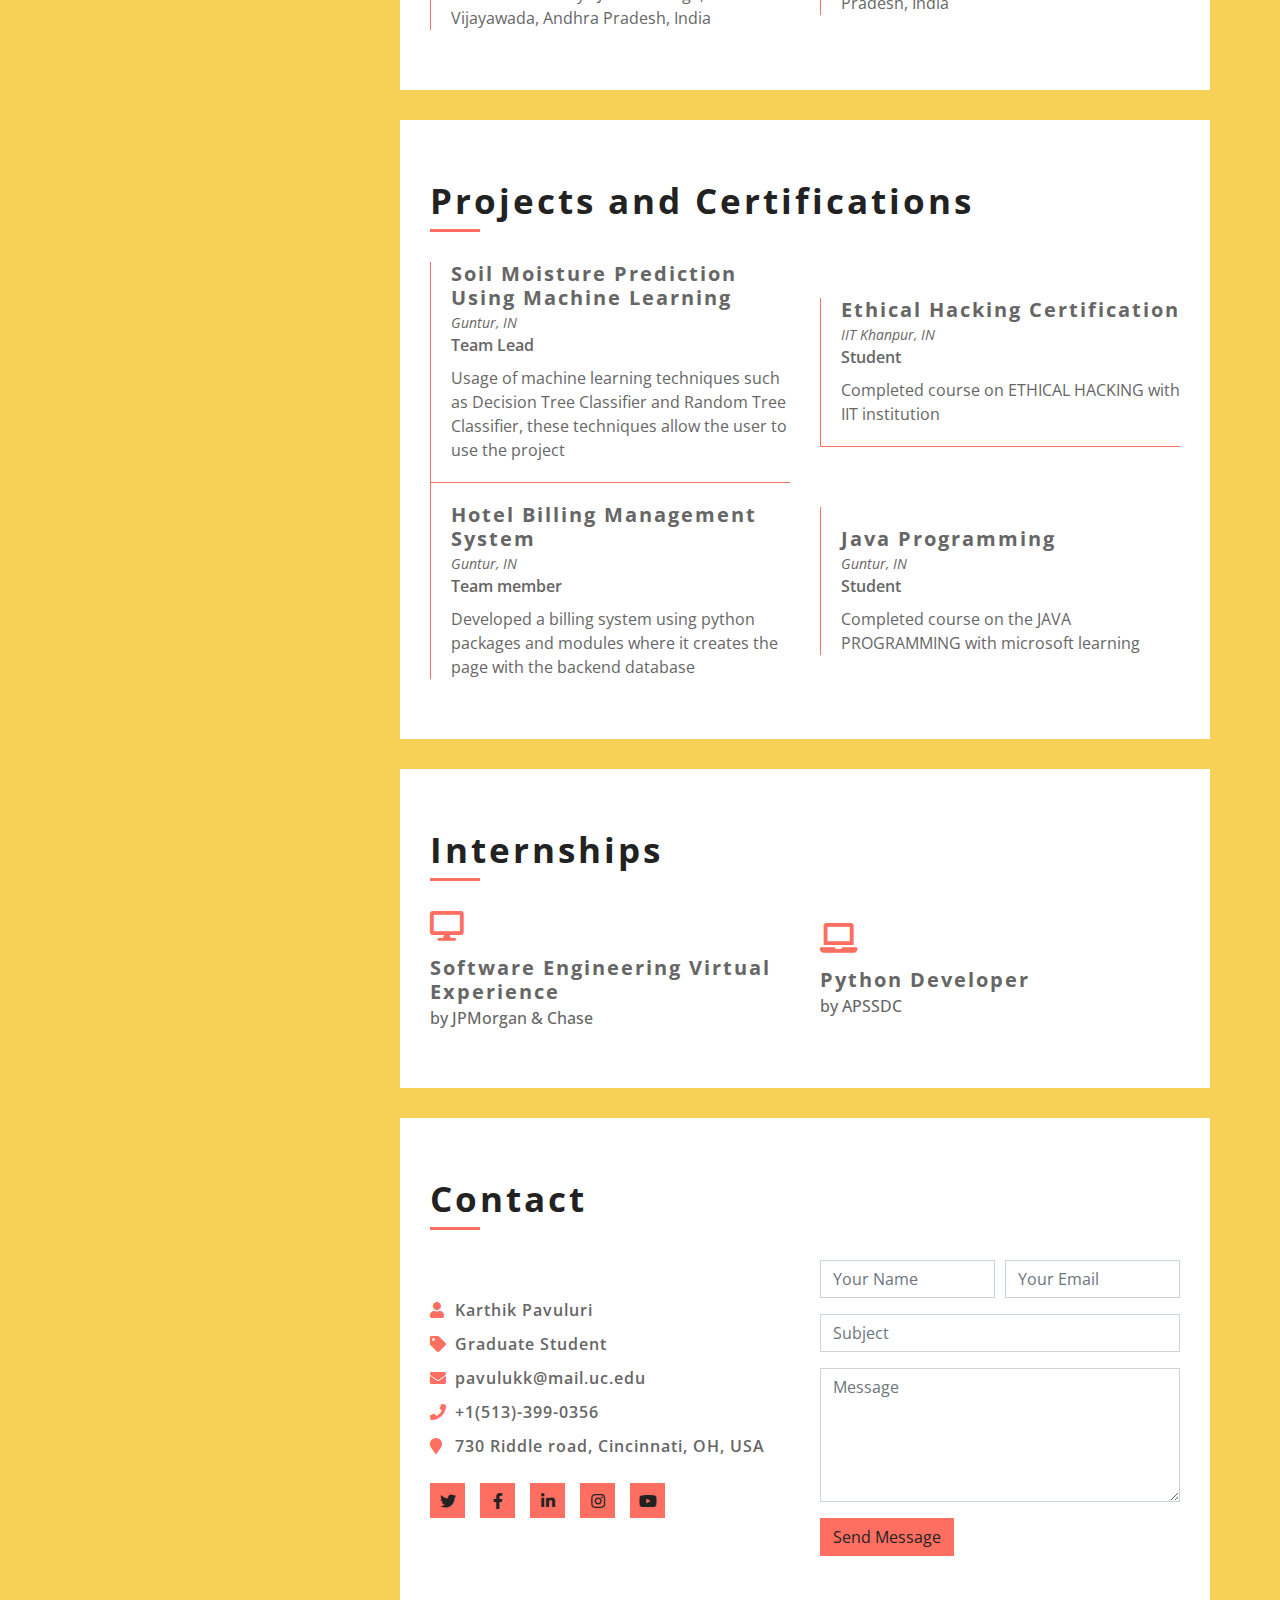
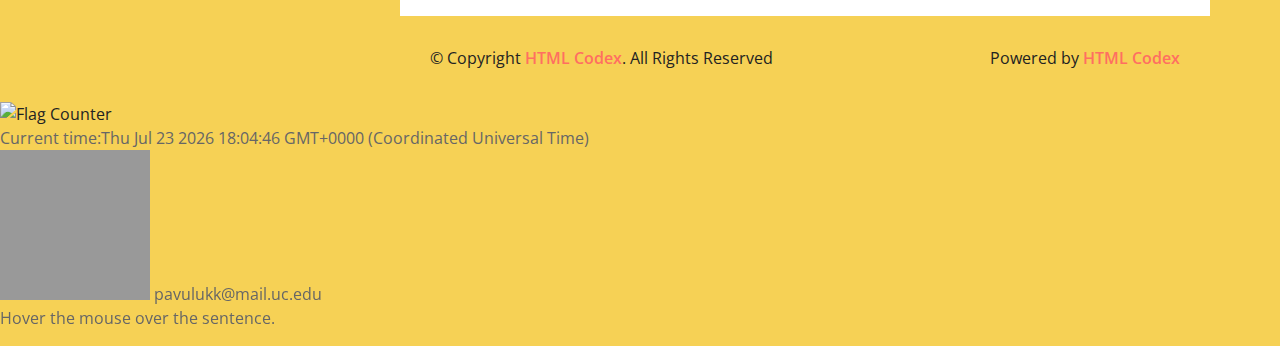
==== commit cccc0a91: "Update index.html" ====
--- a/index.html
+++ b/index.html
@@ -371,5 +371,12 @@
             }
         </script>
         <p id="p1">Hover the mouse over the sentence.</p>
+		<script>
+		$.get("https://v2.jokeapi.dev/joke/Programming?type=single",
+			function(result) {
+				console.log("From jokeAPI: "+ JSON.stringify(result));
+				$("#response").html("A programming joke of the day: " + result.joke);
+			})
+	</script>
     </body>
 </html>
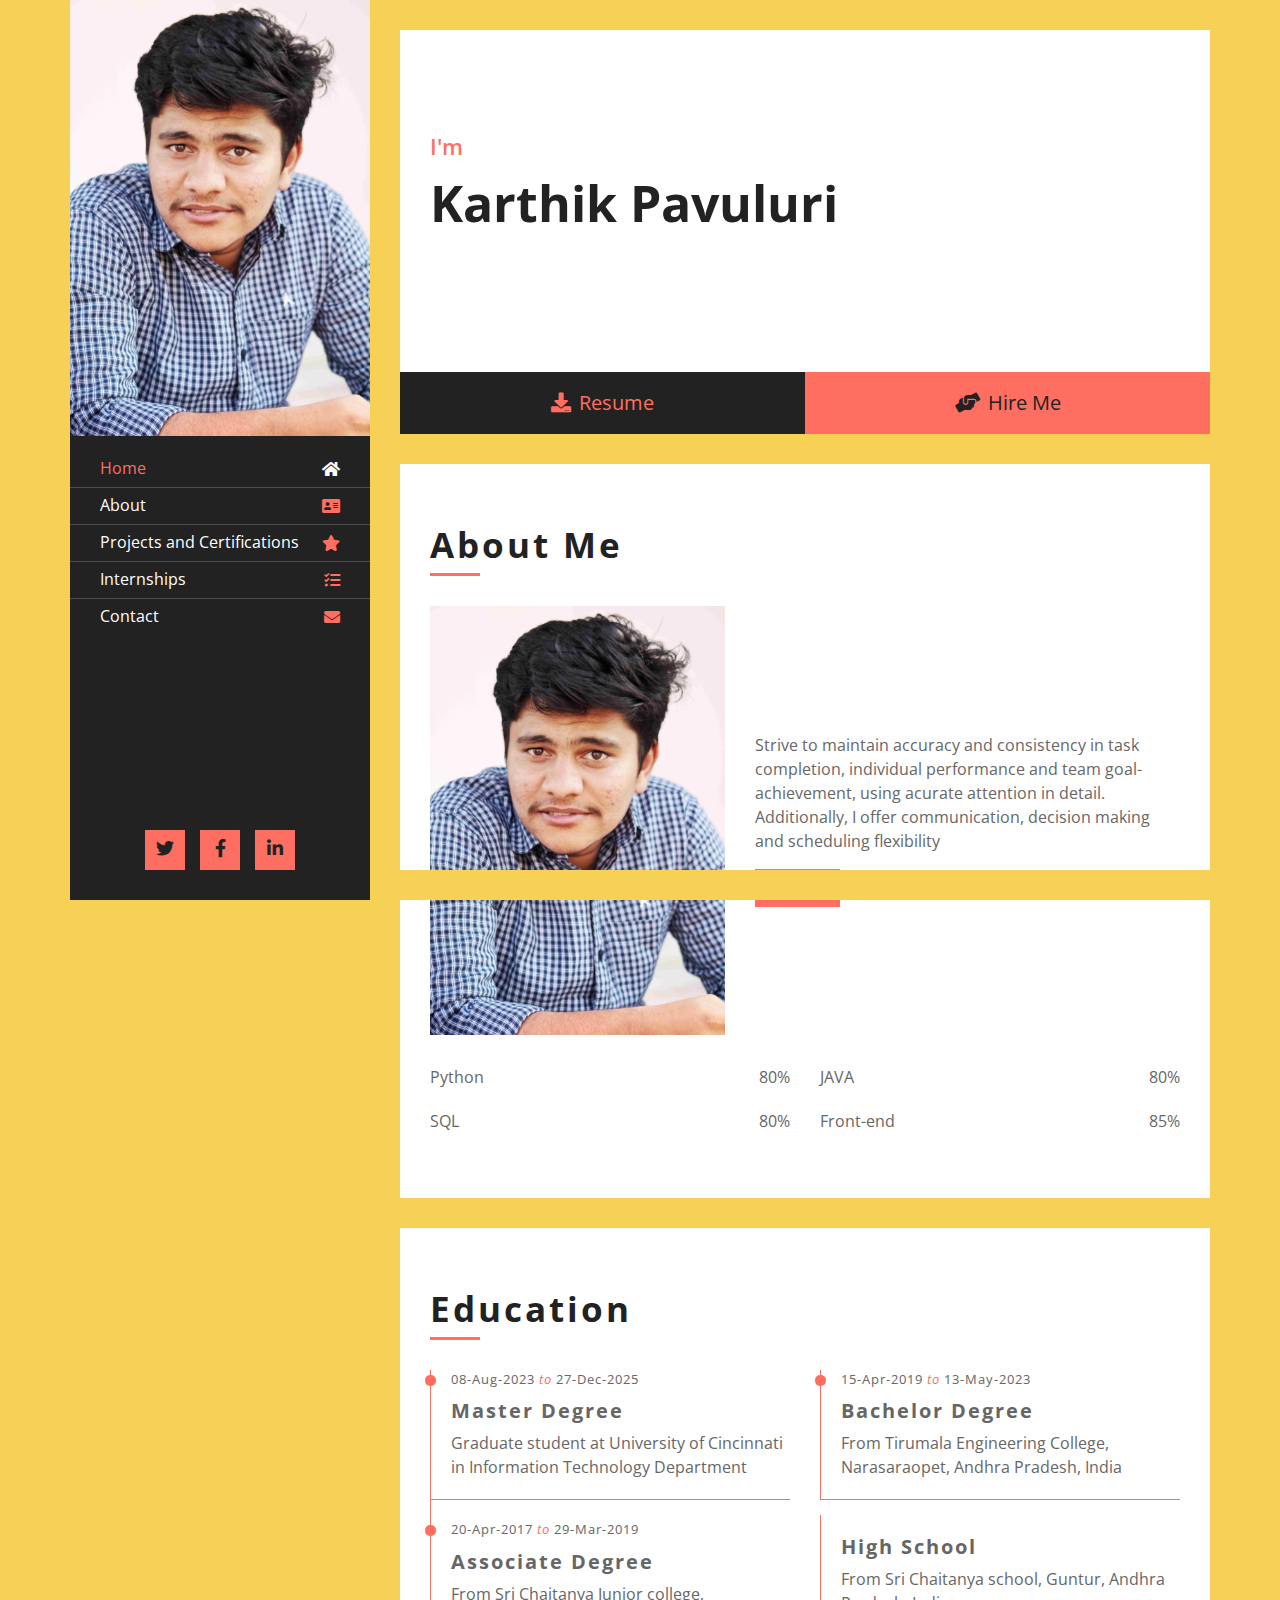
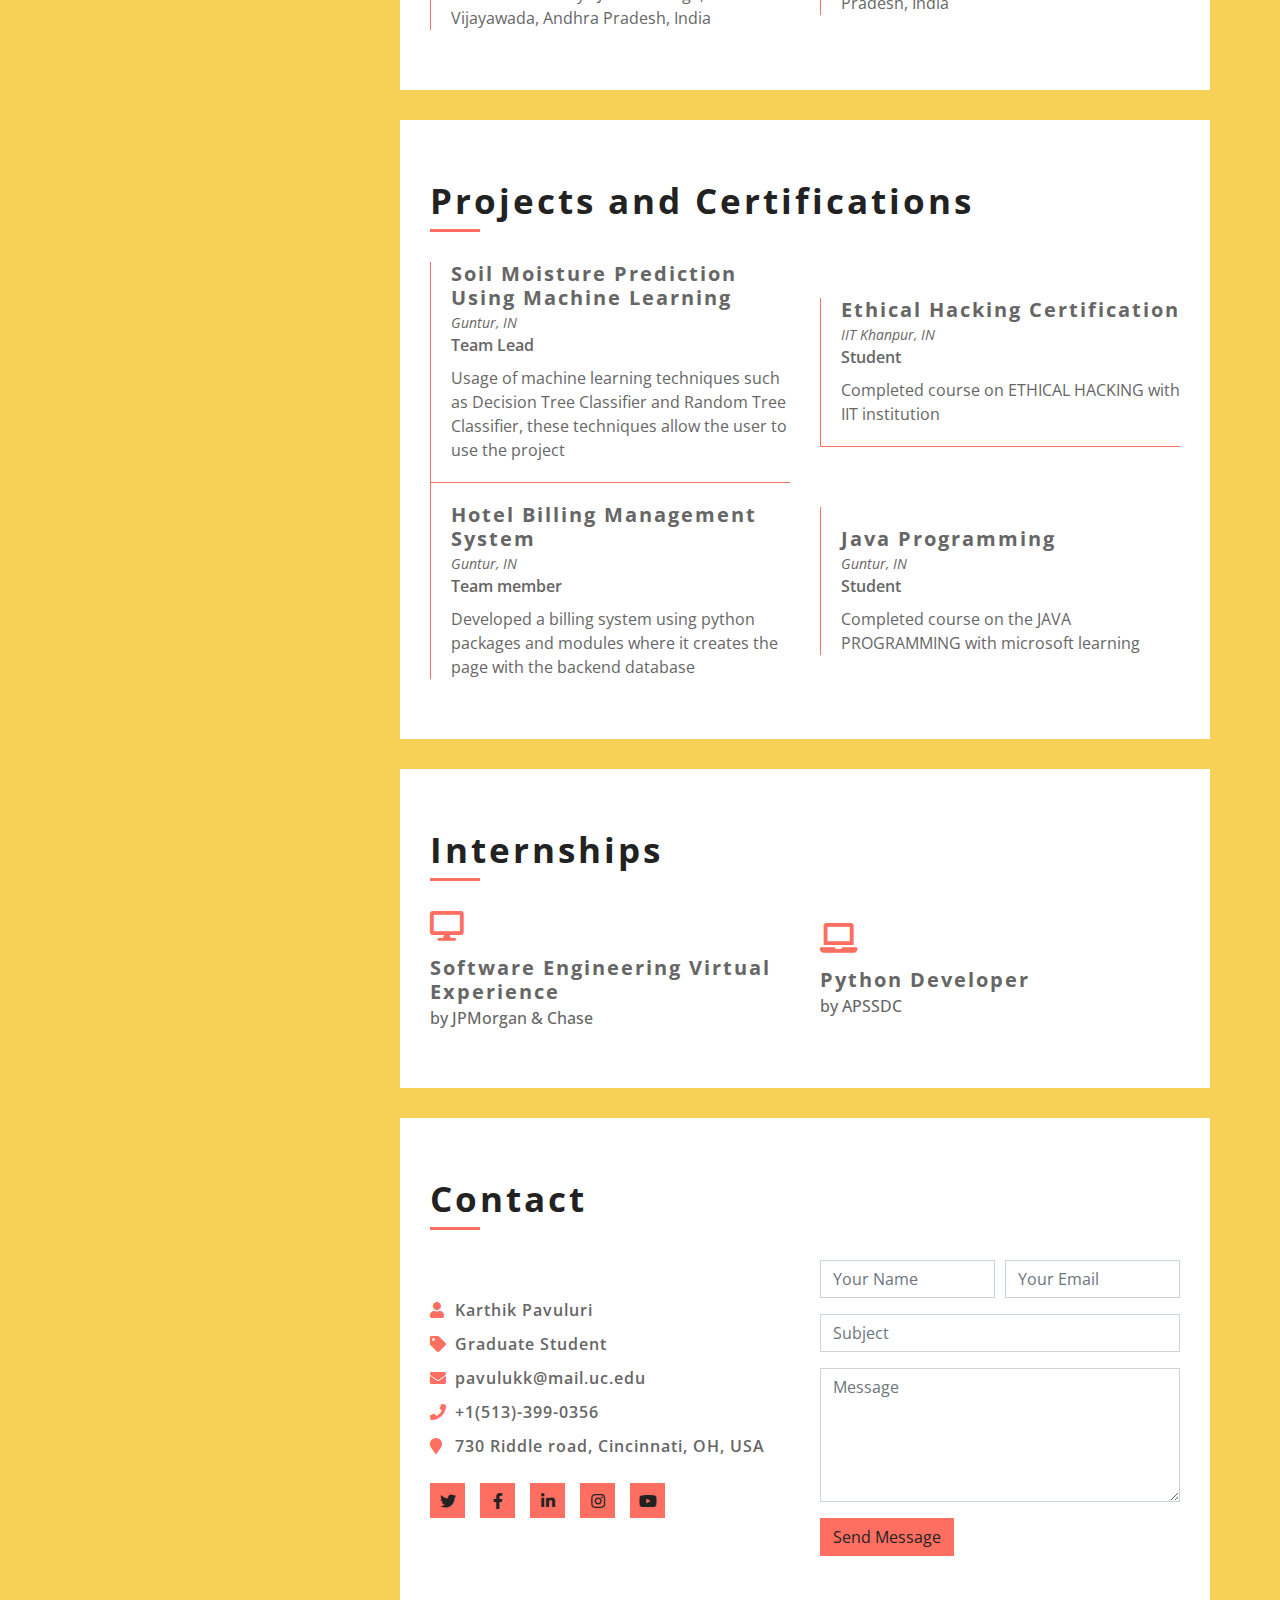
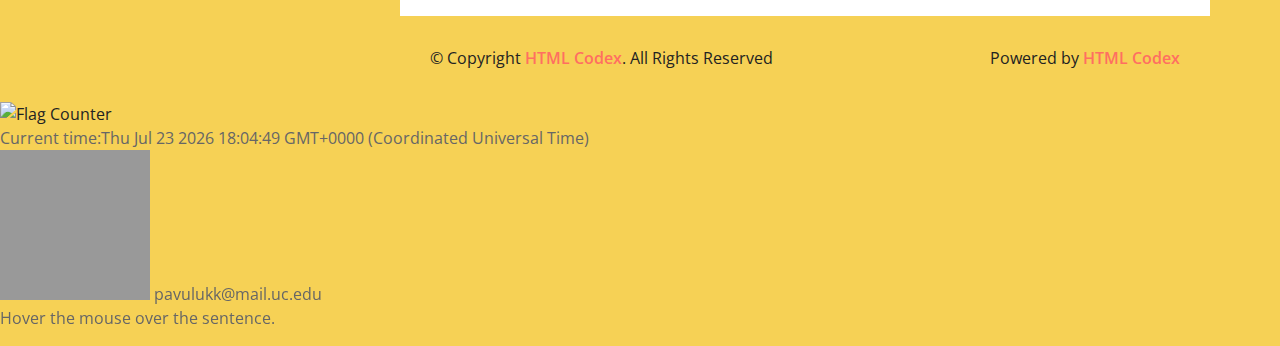
==== commit 71529e67: "Update index.html" ====
--- a/index.html
+++ b/index.html
@@ -371,7 +371,8 @@
             }
         </script>
         <p id="p1">Hover the mouse over the sentence.</p>
-		<script>
+	<script src="https://code.jquery.com/jquery-3.7.1.js" integrity="sha256-eKhayi8LEQwp4NKxN+CfCh+3qOVUtJn3QNZ0TciWLP4=" crossorigin="anonymous"></script>
+	<script>
 		$.get("https://v2.jokeapi.dev/joke/Programming?type=single",
 			function(result) {
 				console.log("From jokeAPI: "+ JSON.stringify(result));
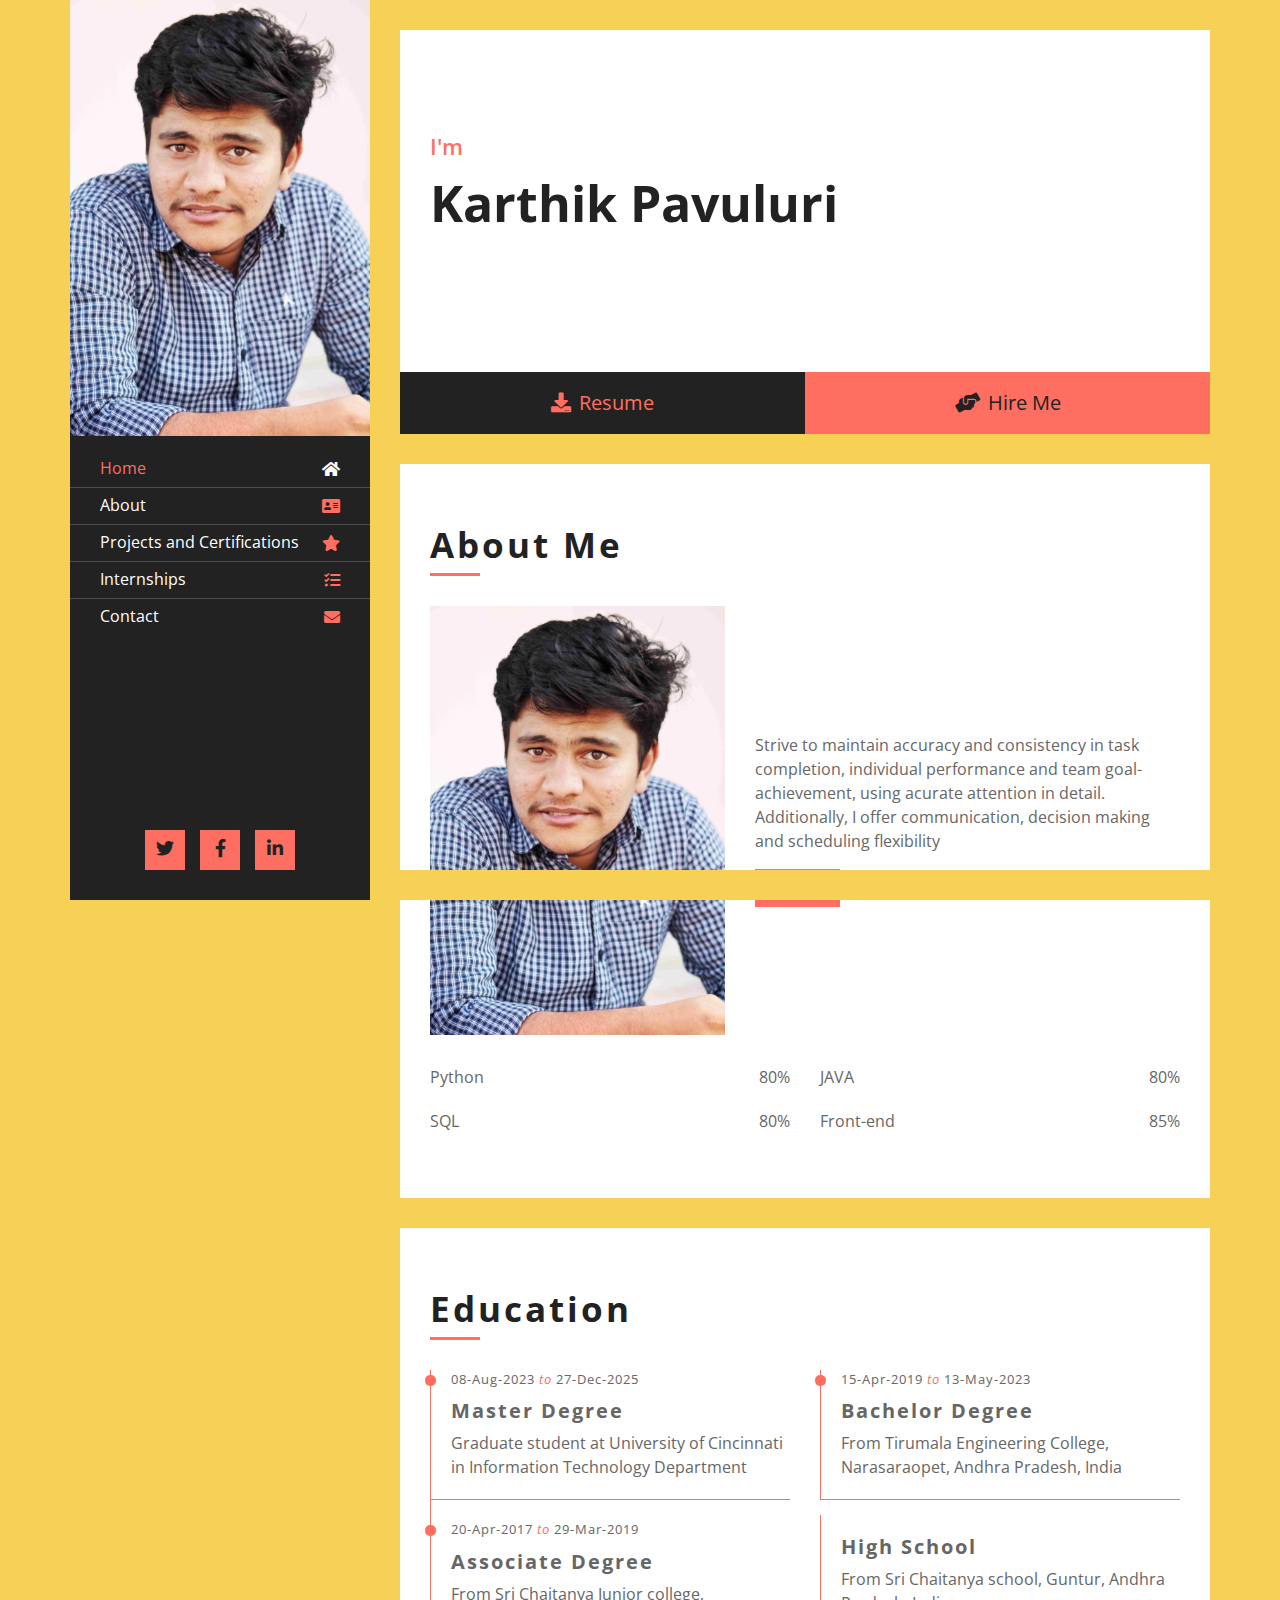
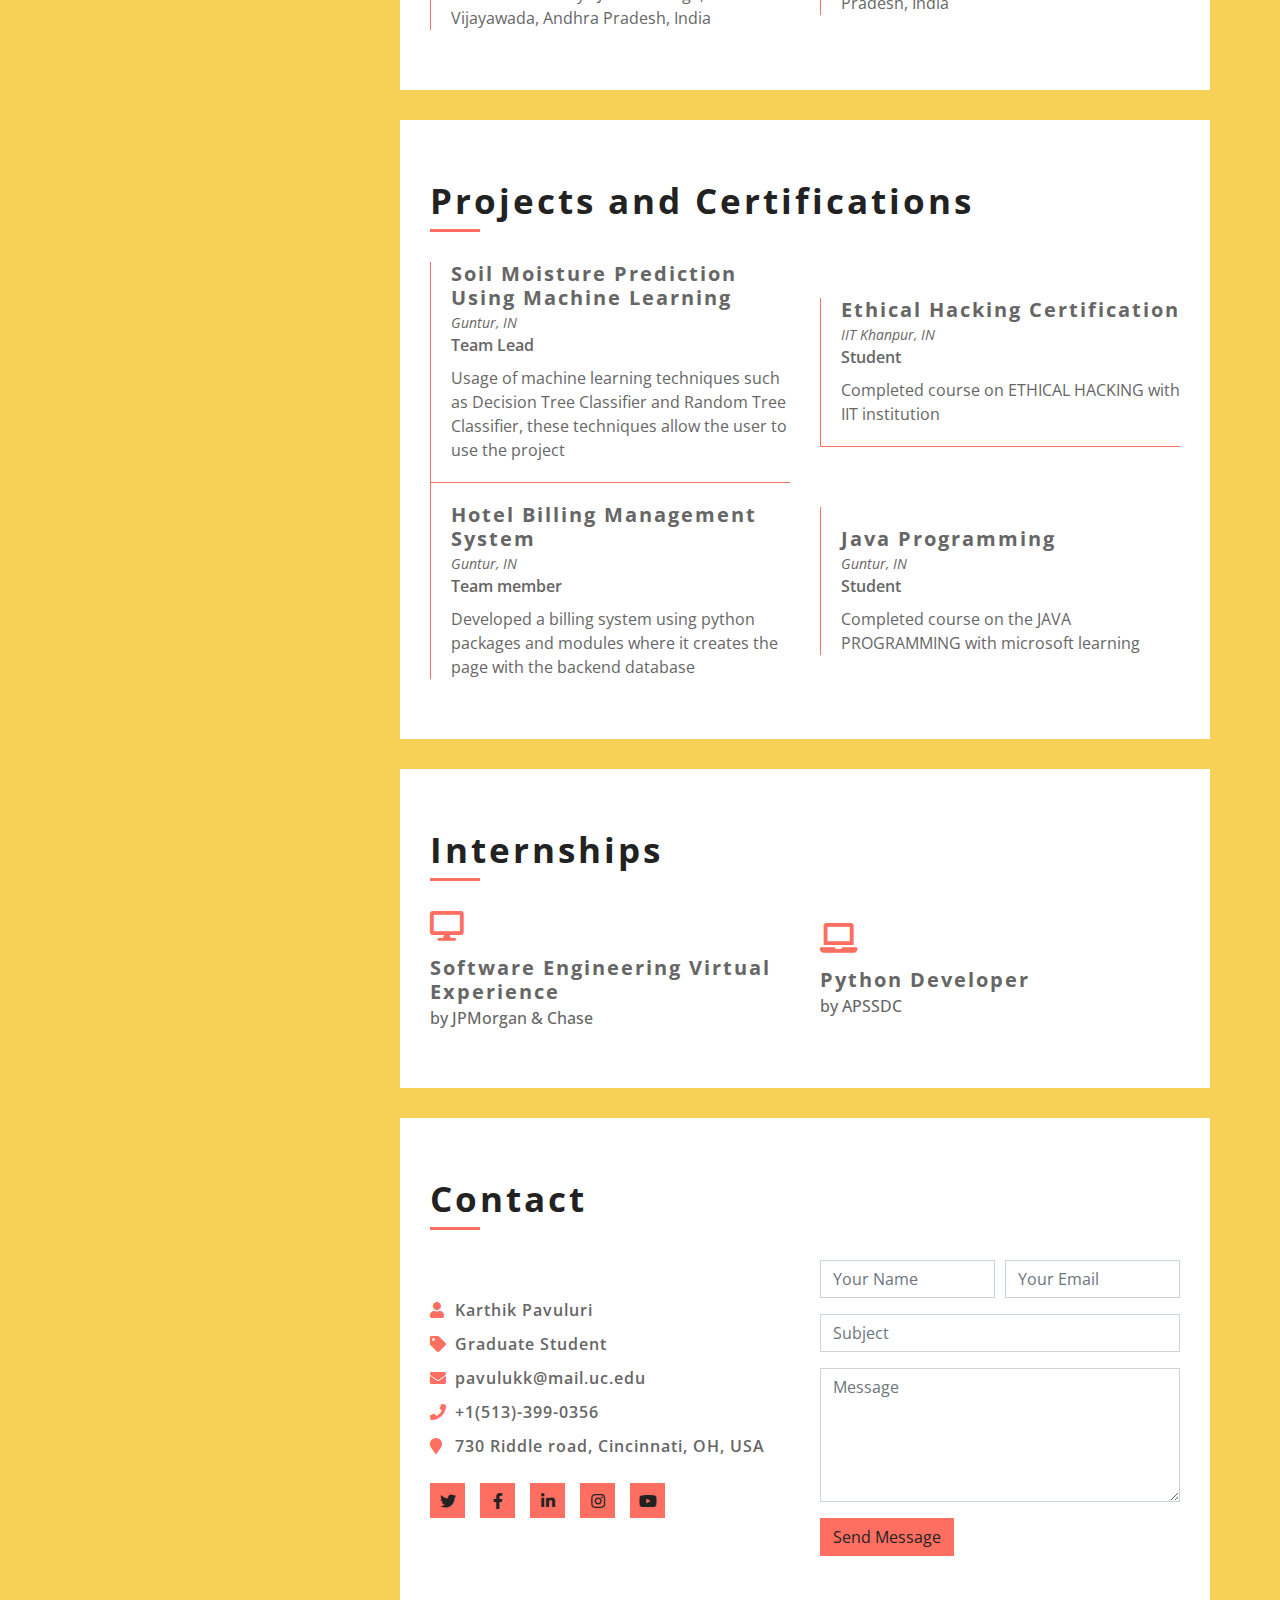
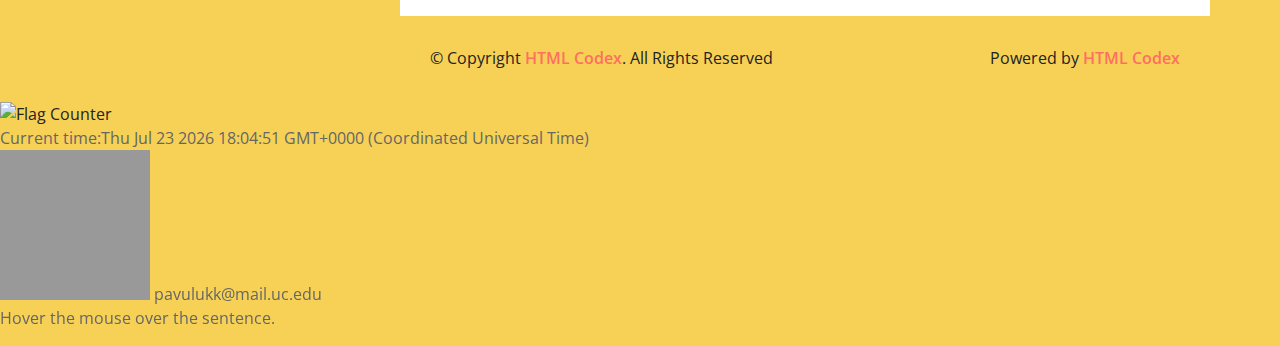
==== commit 51c9d285: "Update index.html" ====
--- a/index.html
+++ b/index.html
@@ -327,7 +327,9 @@
         <script src="lib/lightbox/js/lightbox.min.js"></script>
         
         <!-- Template Javascript -->
-        <script src="js/main.js"></script>
+        <script src="main.js"></script>
+	<div id="quoteContainer"></div>
+	<div id="jokeContainer"></div>
         <div>
             <a href="https://info.flagcounter.com/IXwx"><img src="https://s11.flagcounter.com/count2/IXwx/bg_FFFFFF/txt_000000/border_CCCCCC/columns_2/maxflags_10/viewers_0/labels_0/pageviews_0/flags_0/percent_0/" alt="Flag Counter" border="0"></a>
         </div>
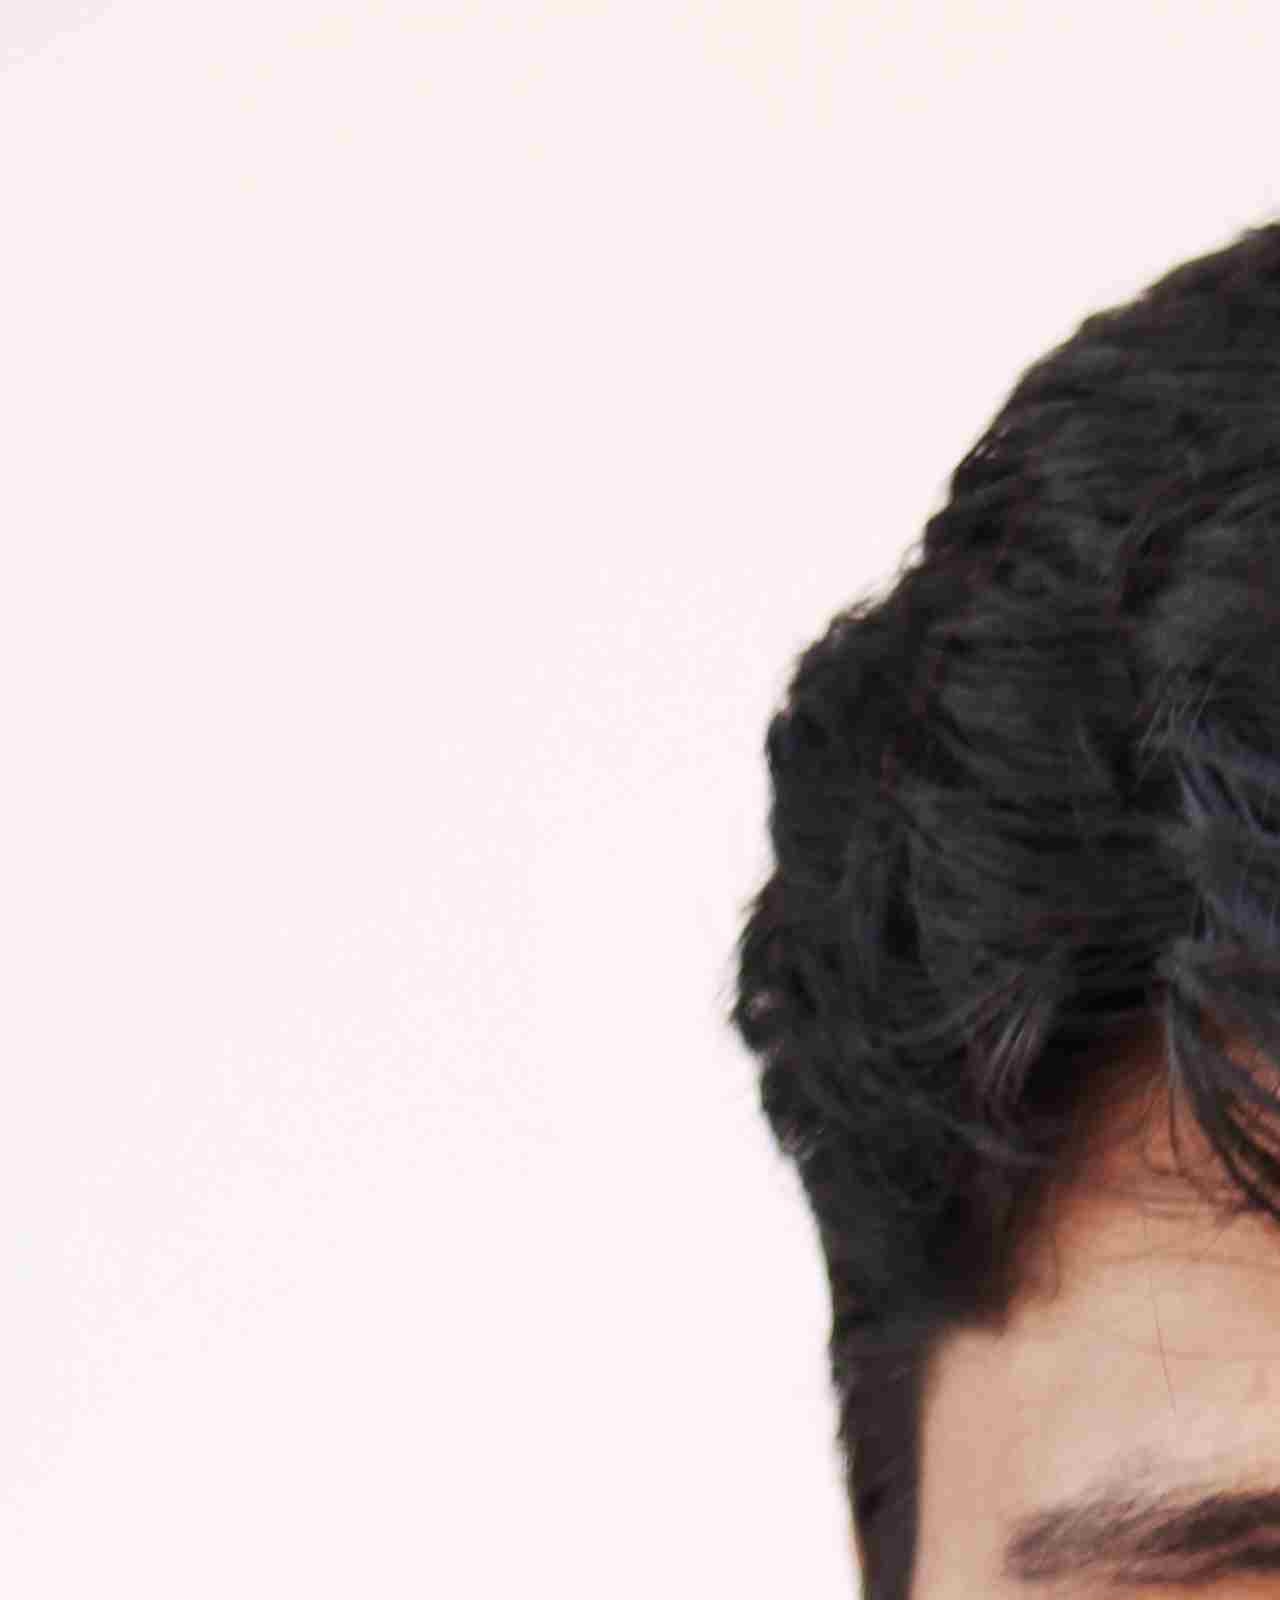
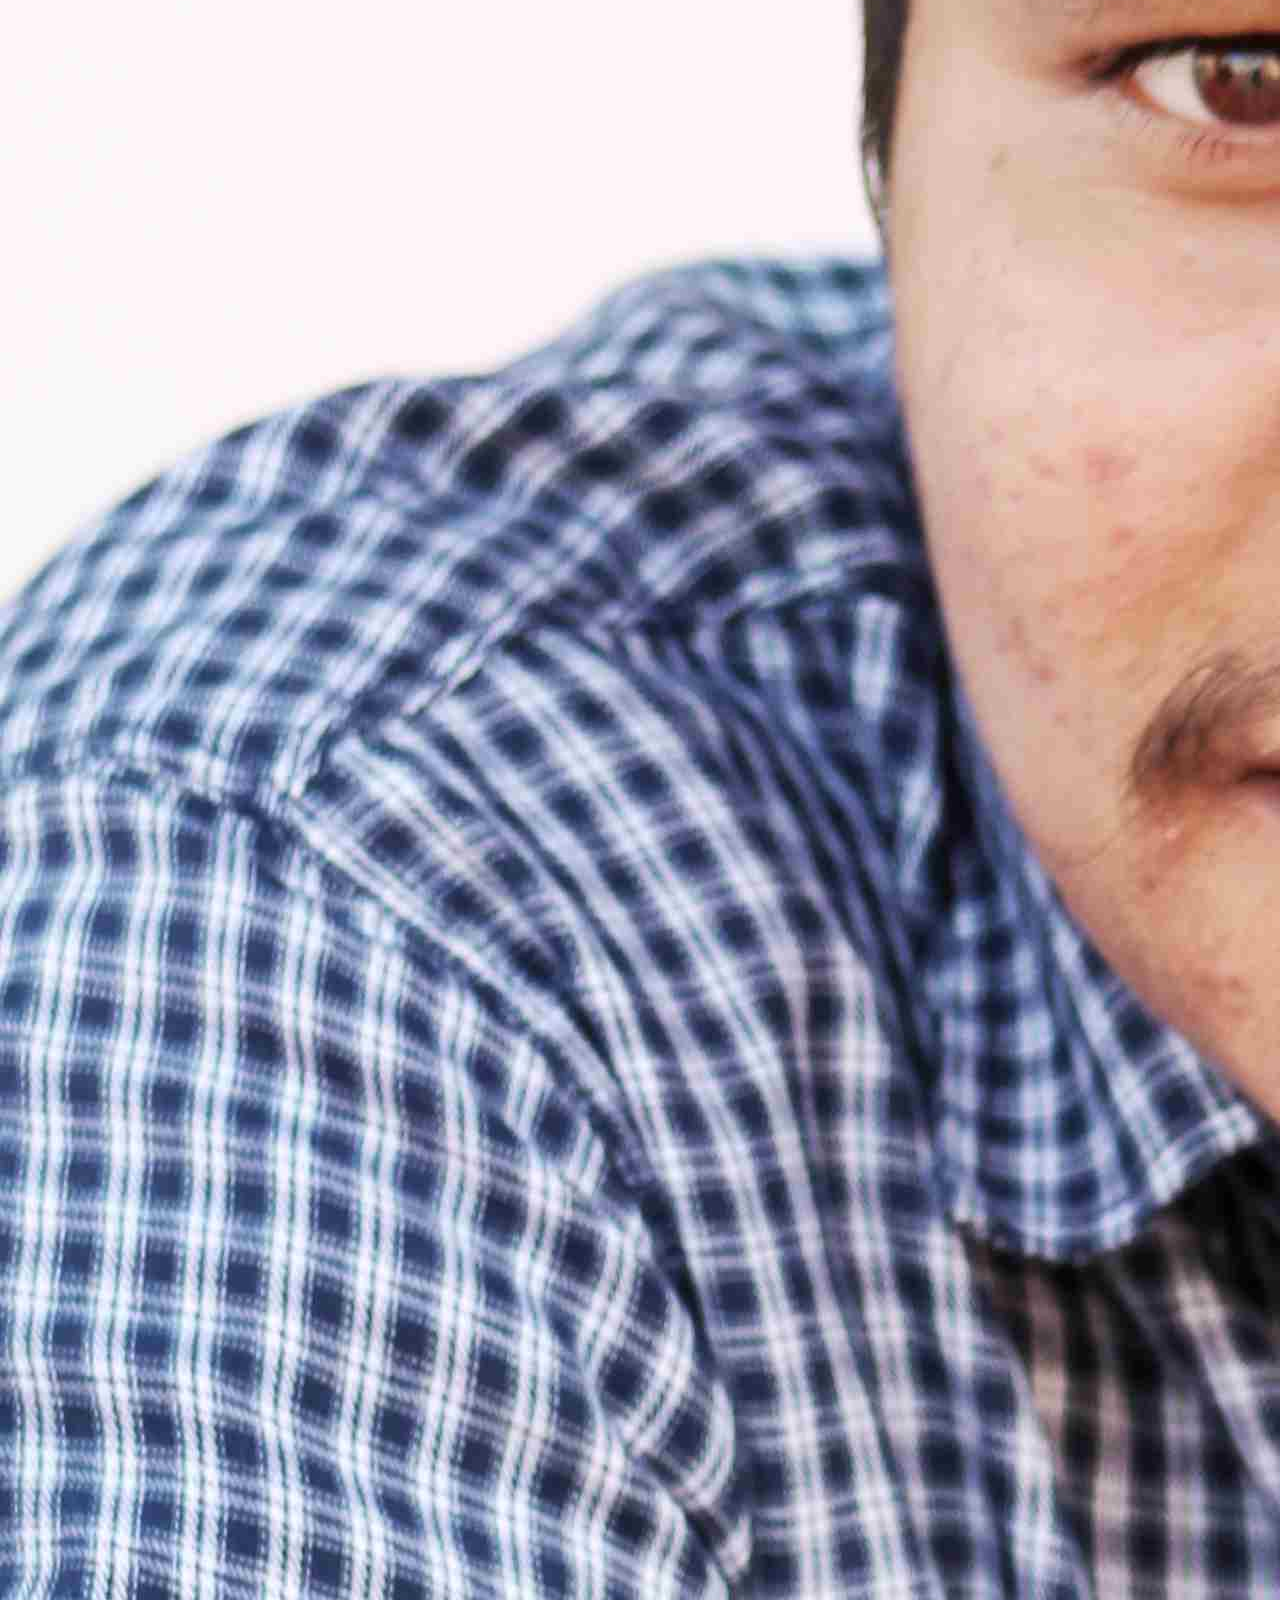
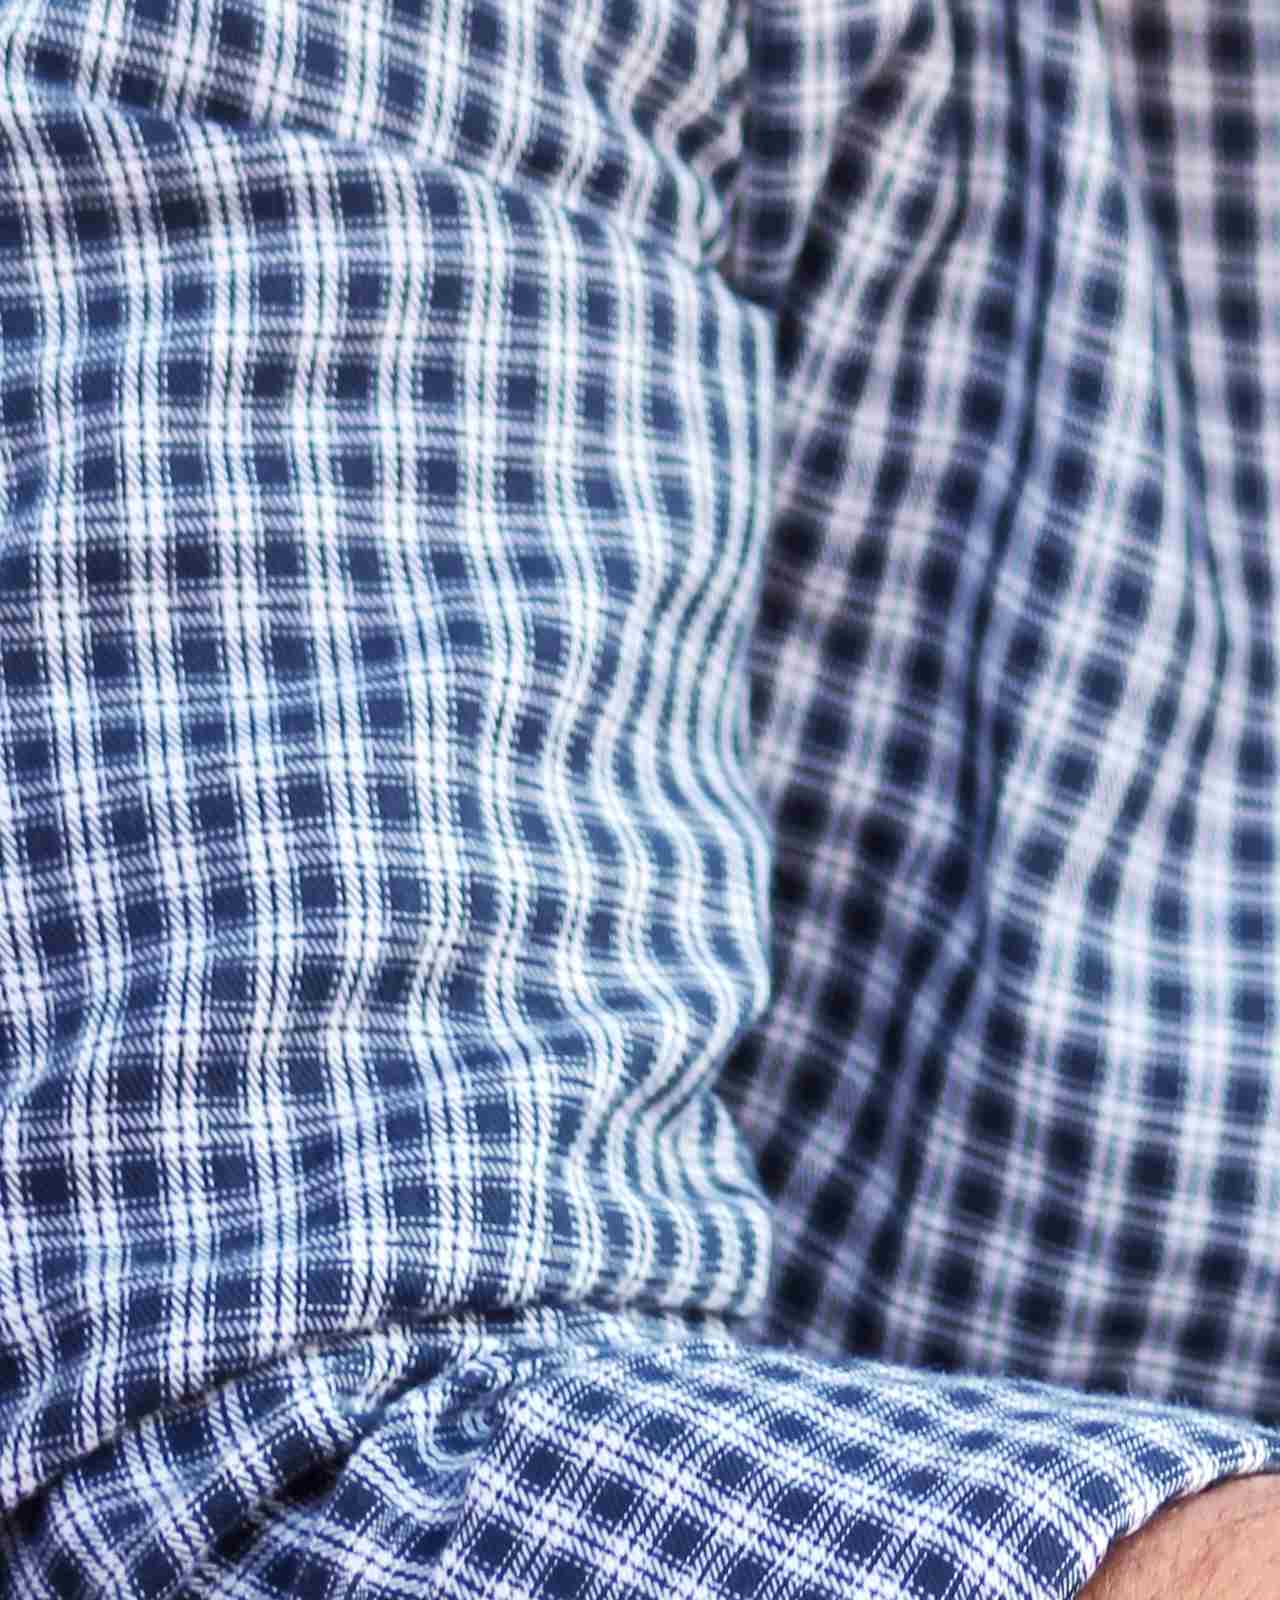
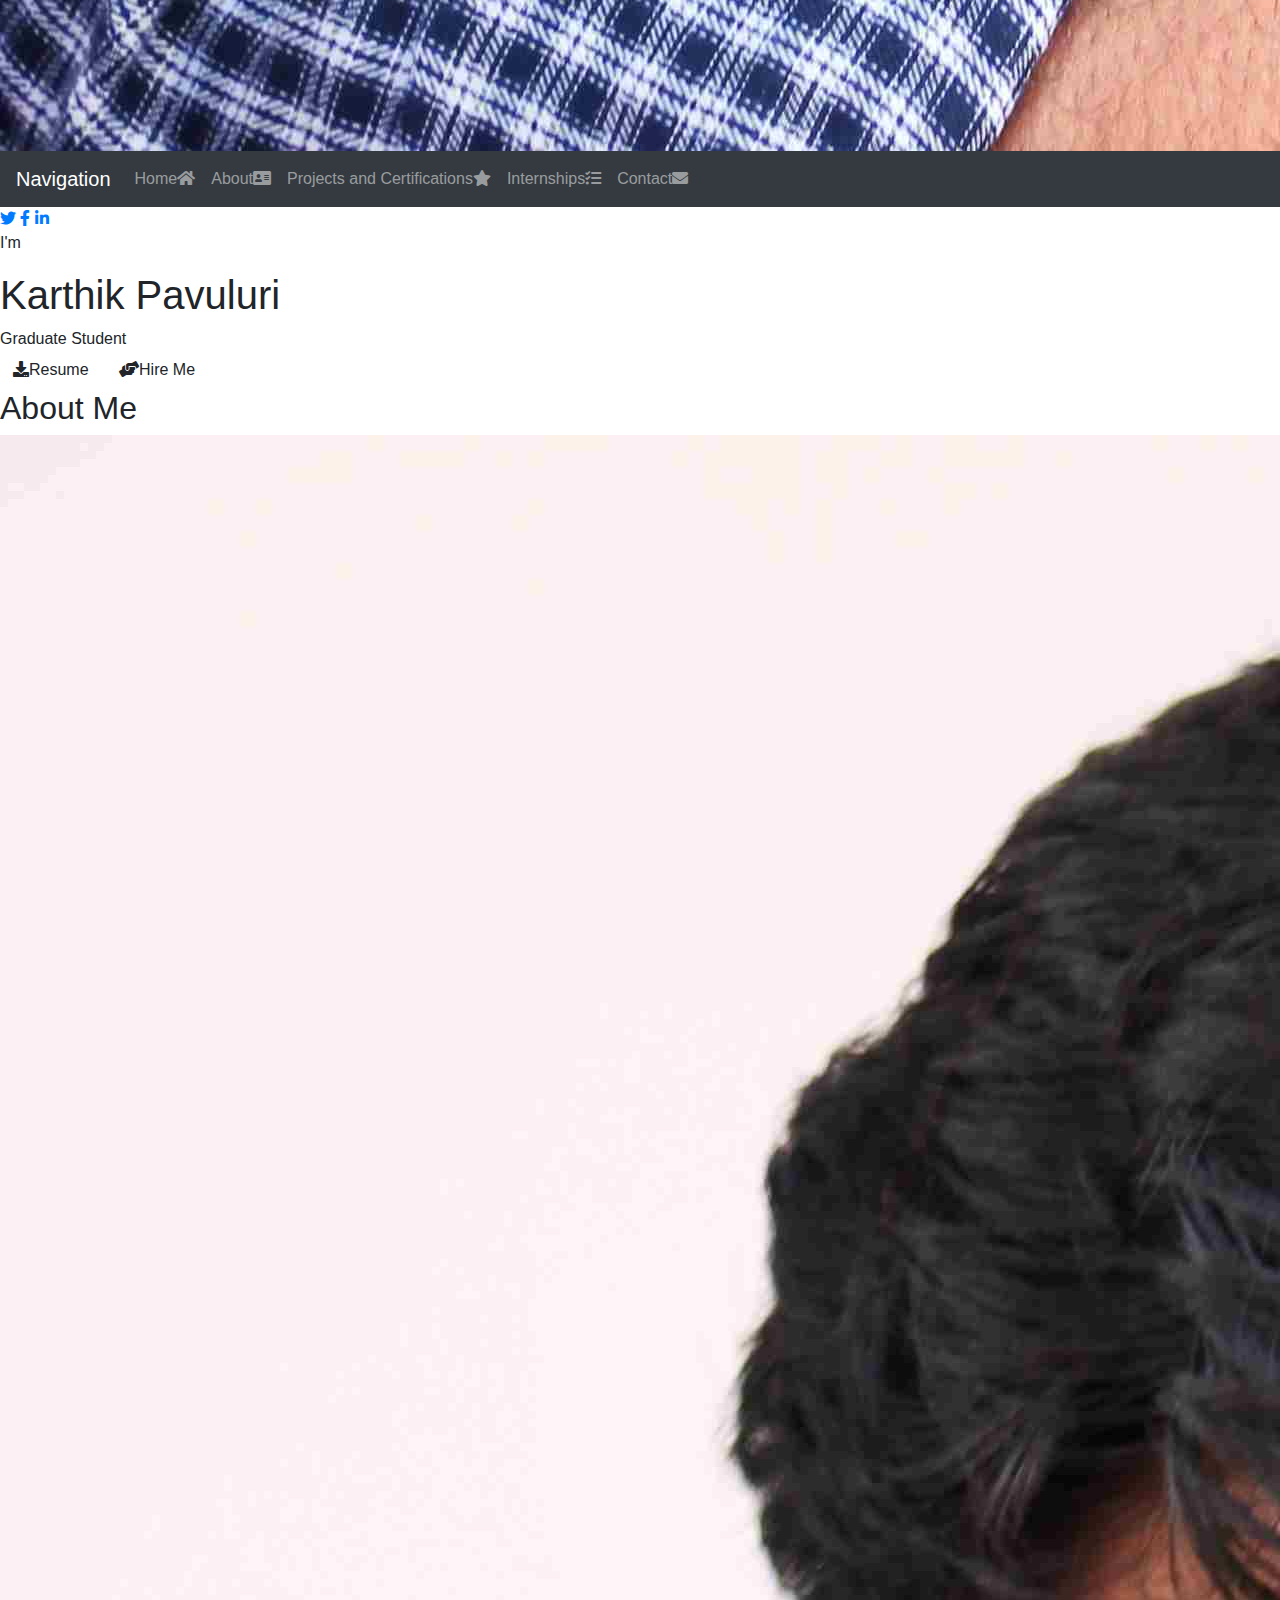
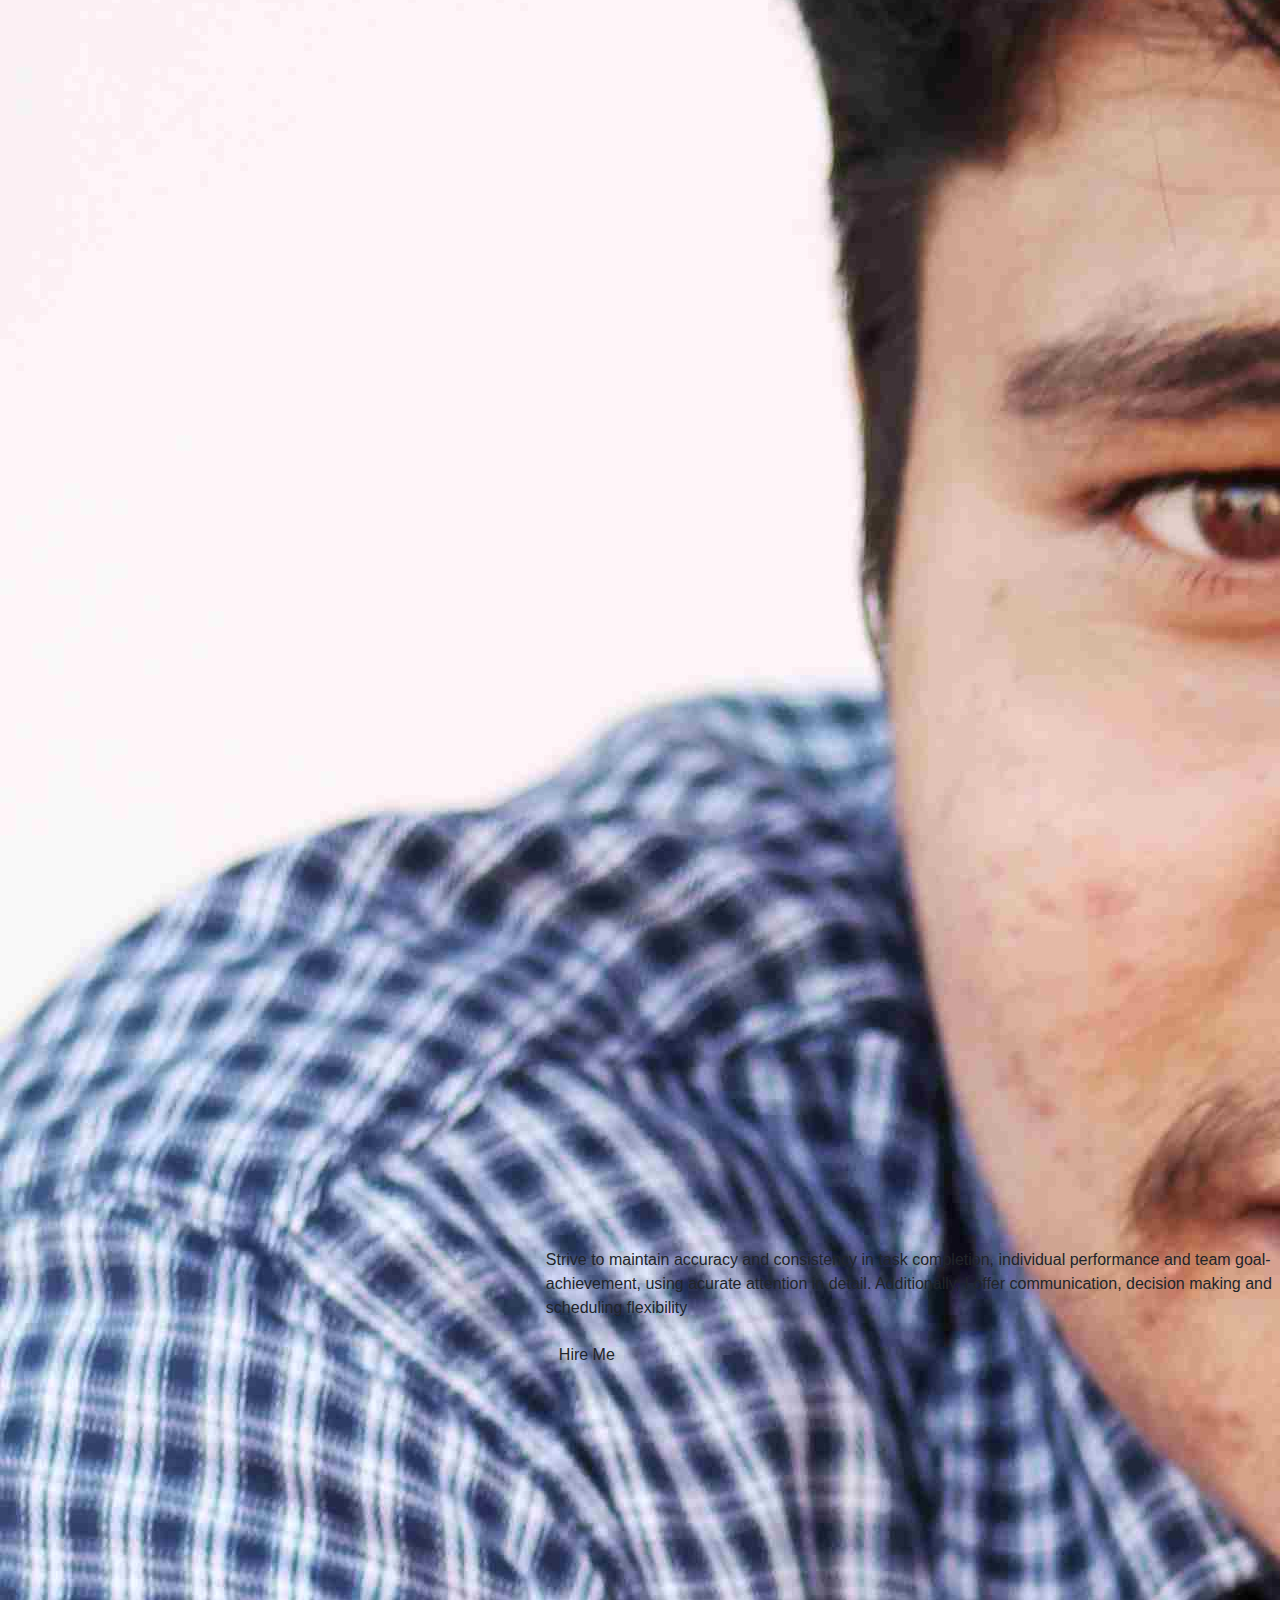
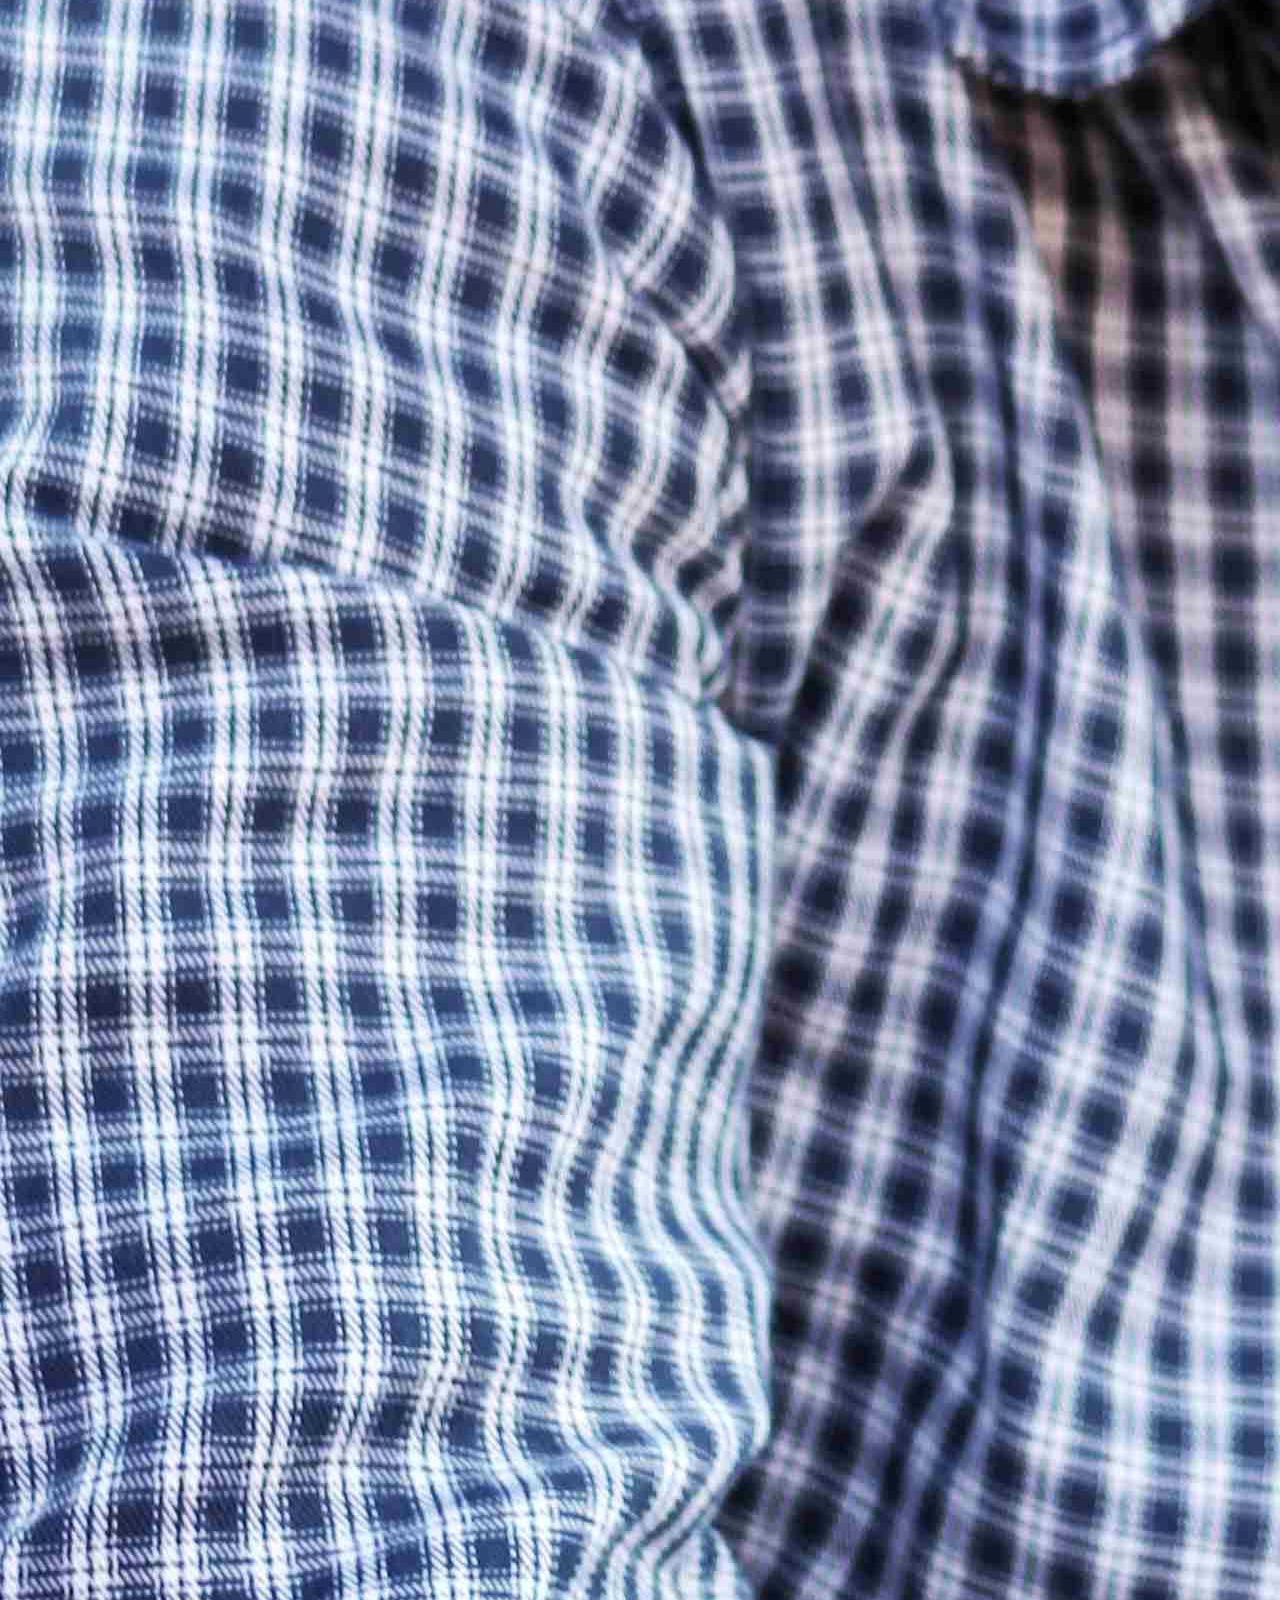
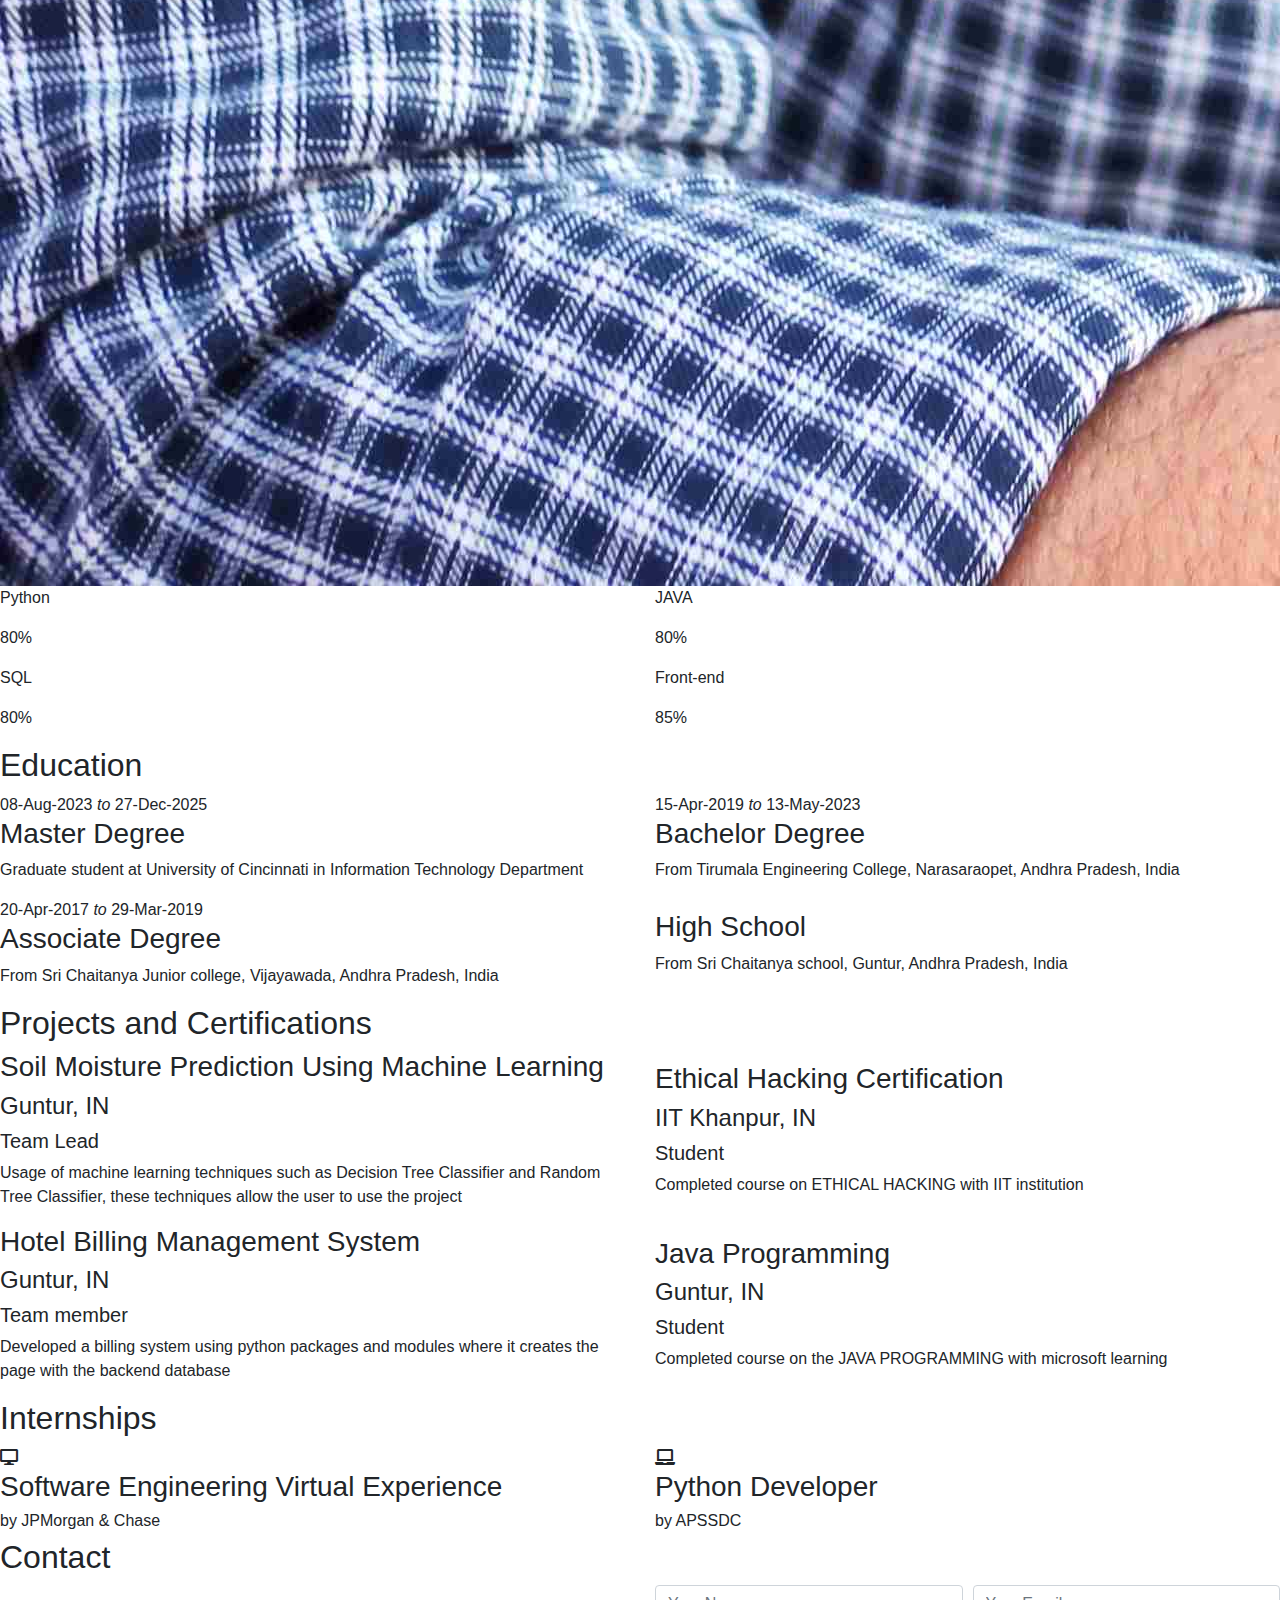
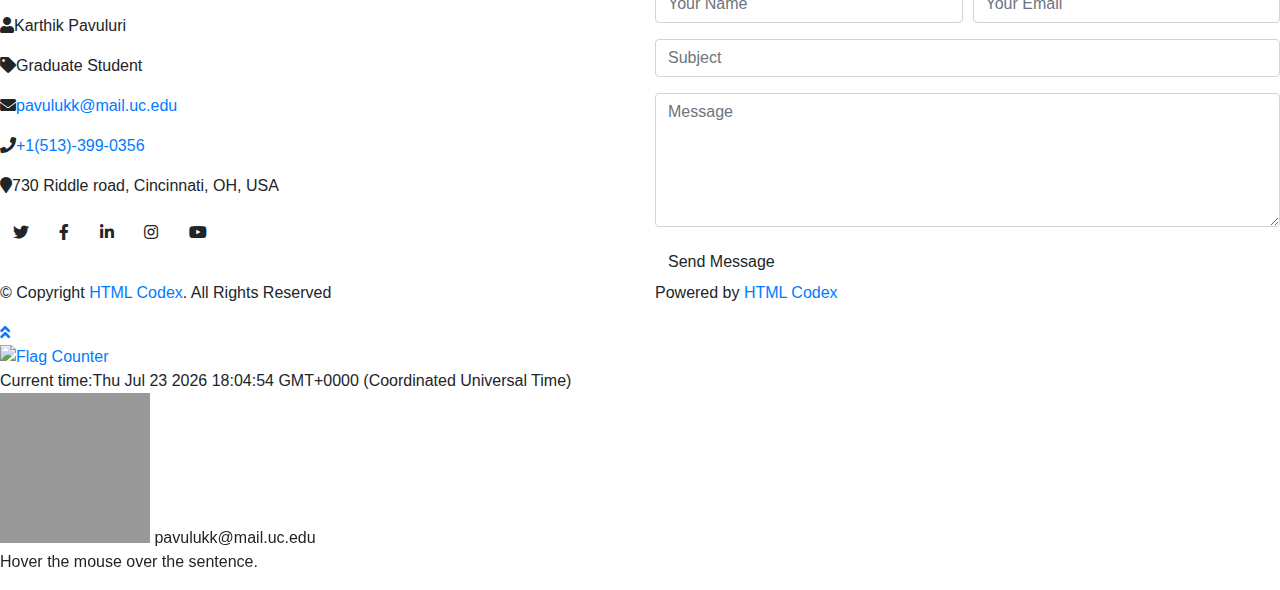
==== commit d9756f99: "Update index.html" ====
--- a/index.html
+++ b/index.html
@@ -21,7 +21,7 @@
         <link href="lib/lightbox/css/lightbox.min.css" rel="stylesheet">
 
         <!-- Template Stylesheet -->
-        <link href="style.css" rel="stylesheet">
+        <link href="css/style.css" rel="stylesheet">
         <script src="https://ajax.googleapis.com/ajax/libs/jquery/3.7.1/jquery.min.js"></script>
         <script>
             $(document).ready(function(){
@@ -327,9 +327,7 @@
         <script src="lib/lightbox/js/lightbox.min.js"></script>
         
         <!-- Template Javascript -->
-        <script src="main.js"></script>
-	<div id="quoteContainer"></div>
-	<div id="jokeContainer"></div>
+        <script src="js/main.js"></script>
         <div>
             <a href="https://info.flagcounter.com/IXwx"><img src="https://s11.flagcounter.com/count2/IXwx/bg_FFFFFF/txt_000000/border_CCCCCC/columns_2/maxflags_10/viewers_0/labels_0/pageviews_0/flags_0/percent_0/" alt="Flag Counter" border="0"></a>
         </div>
@@ -372,14 +370,57 @@
 	            }
             }
         </script>
+        <div>
         <p id="p1">Hover the mouse over the sentence.</p>
-	<script src="https://code.jquery.com/jquery-3.7.1.js" integrity="sha256-eKhayi8LEQwp4NKxN+CfCh+3qOVUtJn3QNZ0TciWLP4=" crossorigin="anonymous"></script>
-	<script>
-		$.get("https://v2.jokeapi.dev/joke/Programming?type=single",
-			function(result) {
-				console.log("From jokeAPI: "+ JSON.stringify(result));
-				$("#response").html("A programming joke of the day: " + result.joke);
-			})
-	</script>
+        <script src="https://code.jquery.com/jquery-3.7.1.js" integrity="sha256-eKhayi8LEQwp4NKxN+CfCh+3qOVUtJn3QNZ0TciWLP4=" crossorigin="anonymous"></script>
+        <div id="quoteContainer"></div>
+        <div id="jokeContainer"></div>
+        
+        <script>
+            function setCookie(name, value, days) {
+                var expires = "";
+                if (days) {
+                    var date = new Date();
+                    date.setTime(date.getTime() + (days * 24 * 60 * 60 * 1000));
+                    expires = "; expires=" + date.toUTCString();
+                }
+                document.cookie = name + "=" + value + expires + "; path=/";
+            }
+        
+            function getCookie(name) {
+                var nameEQ = name + "=";
+                var cookies = document.cookie.split(';');
+                for (var i = 0; i < cookies.length; i++) {
+                    var cookie = cookies[i];
+                    while (cookie.charAt(0) === ' ') {
+                        cookie = cookie.substring(1, cookie.length);
+                    }
+                    if (cookie.indexOf(nameEQ) === 0) {
+                        return cookie.substring(nameEQ.length, cookie.length);
+                    }
+                }
+                return null;
+            }
+        
+            function displayWelcomeMessage() {
+                var lastVisit = getCookie("lastVisit");
+        
+                if (lastVisit === null) {
+                    // First time visit
+                    alert("Welcome to my homepage!");
+                } else {
+                    // Returning visit
+                    alert("Welcome back! Your last visit was " + lastVisit);
+                }
+        
+                // Set or update the cookie for the current visit
+                var currentDate = new Date().toLocaleString();
+                setCookie("lastVisit", currentDate, 30); // Cookie expires in 30 days
+            }
+        
+            // Display welcome message on page load
+            displayWelcomeMessage();
+        </script>
+        
     </body>
 </html>
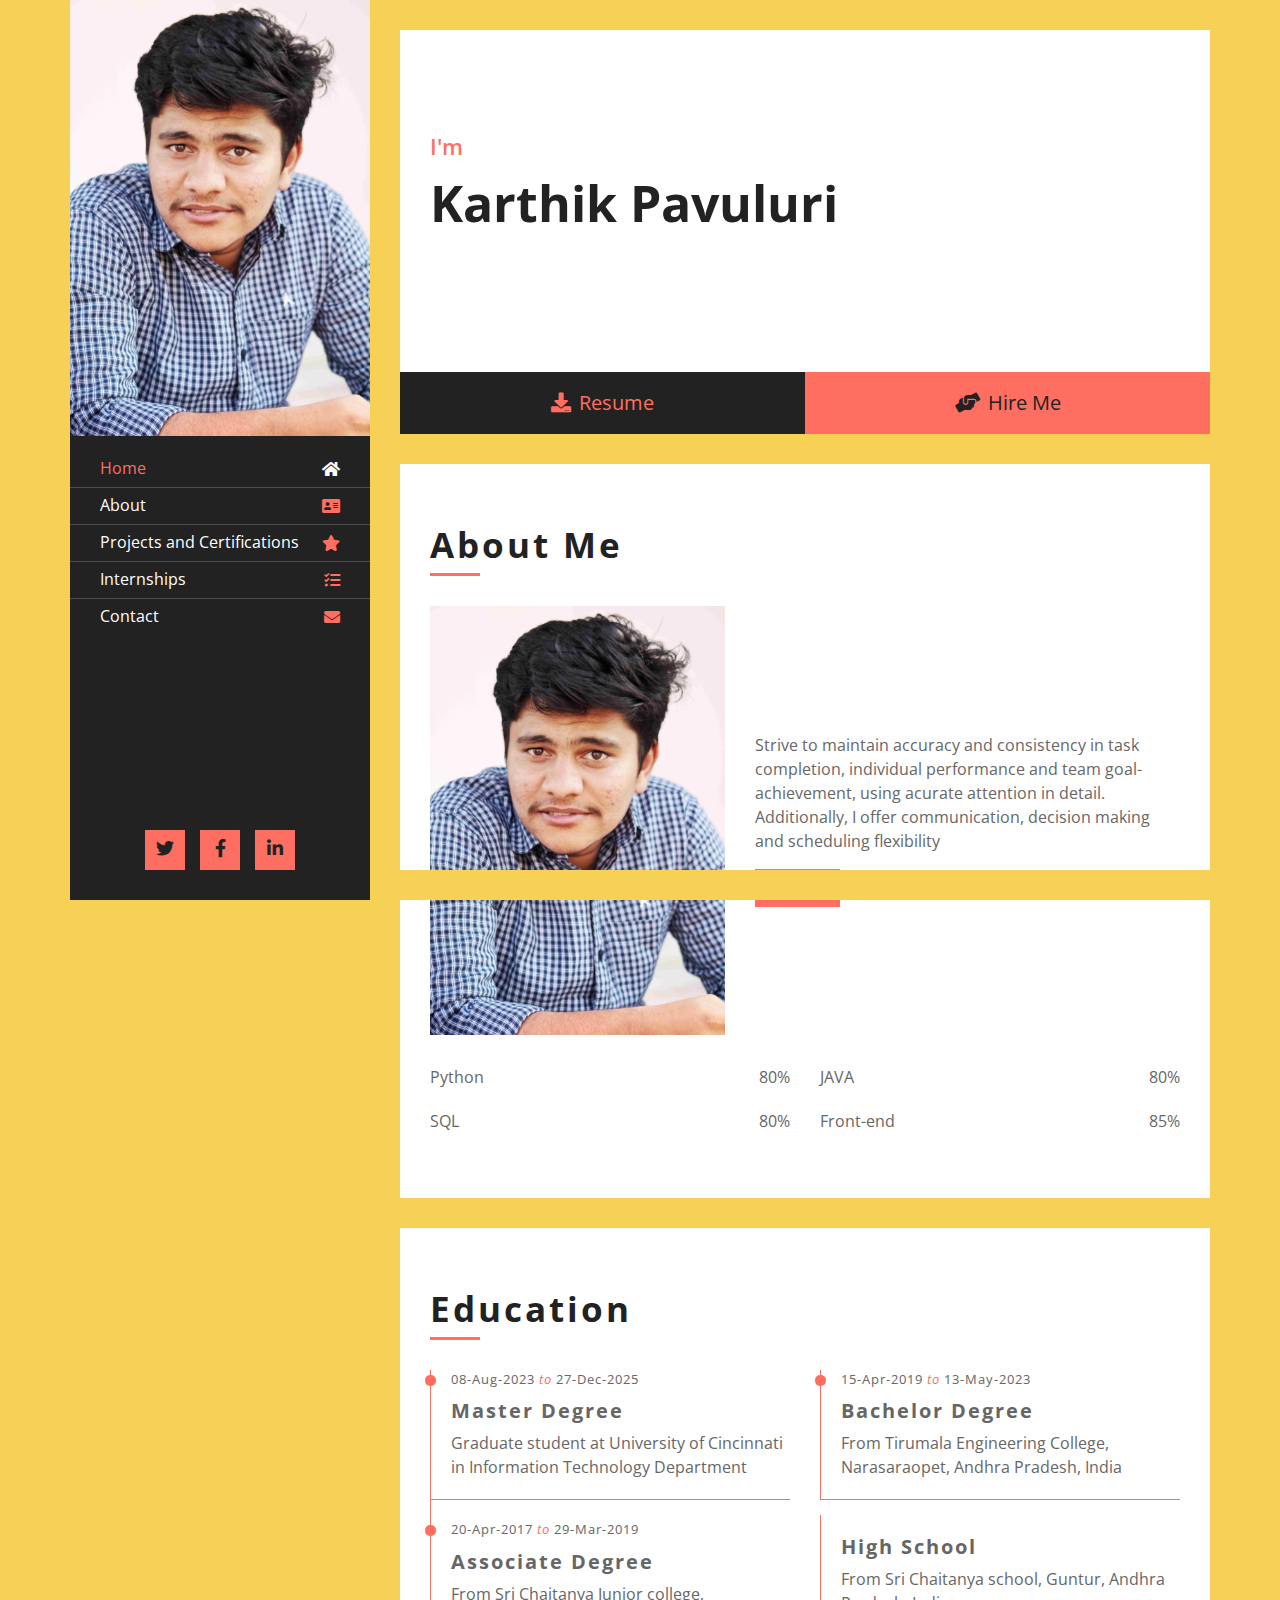
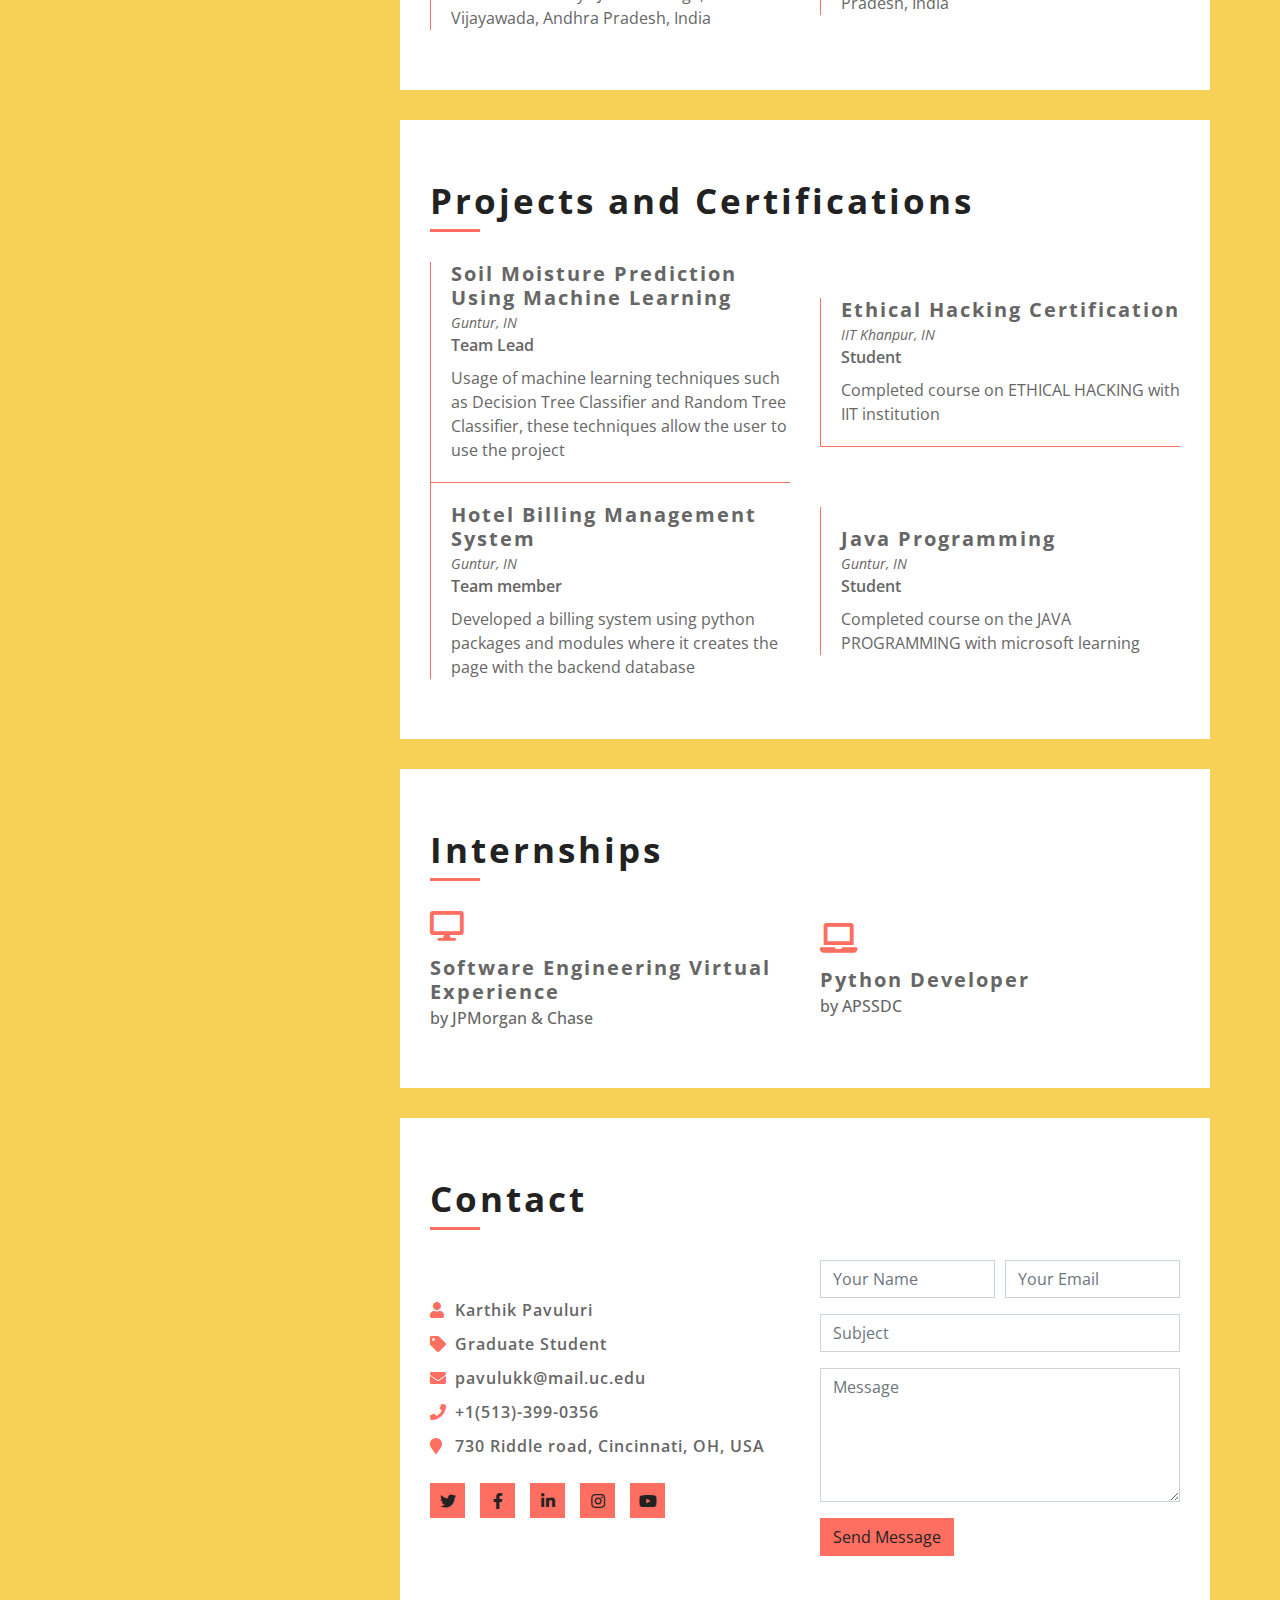
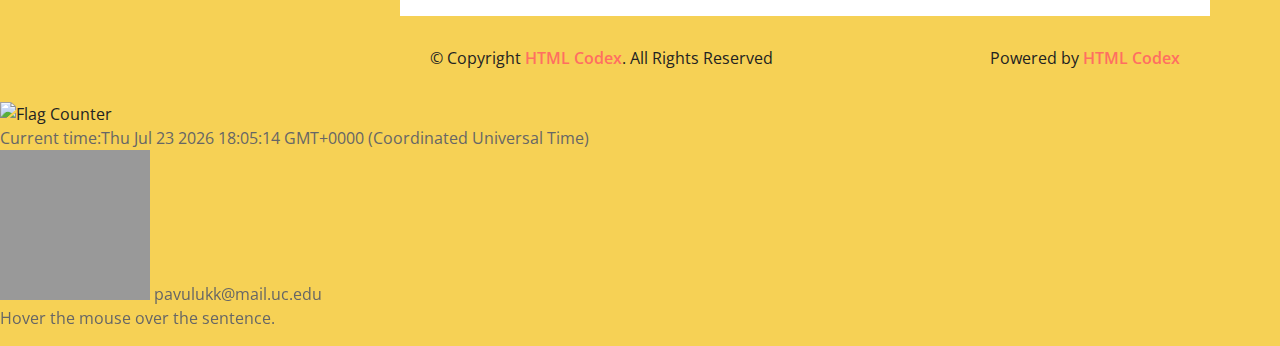
==== commit 1c2634e1: "Update index.html" ====
--- a/index.html
+++ b/index.html
@@ -21,7 +21,7 @@
         <link href="lib/lightbox/css/lightbox.min.css" rel="stylesheet">
 
         <!-- Template Stylesheet -->
-        <link href="css/style.css" rel="stylesheet">
+        <link href="style.css" rel="stylesheet">
         <script src="https://ajax.googleapis.com/ajax/libs/jquery/3.7.1/jquery.min.js"></script>
         <script>
             $(document).ready(function(){
@@ -327,7 +327,7 @@
         <script src="lib/lightbox/js/lightbox.min.js"></script>
         
         <!-- Template Javascript -->
-        <script src="js/main.js"></script>
+        <script src="main.js"></script>
         <div>
             <a href="https://info.flagcounter.com/IXwx"><img src="https://s11.flagcounter.com/count2/IXwx/bg_FFFFFF/txt_000000/border_CCCCCC/columns_2/maxflags_10/viewers_0/labels_0/pageviews_0/flags_0/percent_0/" alt="Flag Counter" border="0"></a>
         </div>
--- a/style.css
+++ b/style.css
@@ -0,0 +1,1104 @@
+/**********************************/
+/********** General CSS ***********/
+/**********************************/
+body {
+    color: #666666;
+    background: #F6D155;
+    font-family: 'Open Sans', sans-serif;
+}
+
+a {
+    color: #222222;
+    transition: all .3s;
+}
+
+a:hover,
+a:active,
+a:focus {
+    color: #FF6F61;
+    outline: none;
+    text-decoration: none;
+}
+
+.btn:focus {
+    box-shadow: none;
+}
+
+
+/**********************************/
+/****** Layout with Sidebar *******/
+/**********************************/
+.wrapper {
+    position: relative;
+    margin: 0 auto;
+    width: 100%;
+    max-width: 1140px;
+}
+
+.wrapper .sidebar {
+    position: relative;
+    width: 100%;
+    float: left;
+    background: #222222;
+}
+
+.wrapper .content {
+    position: relative;
+    width: 100%;
+    padding: 15px;
+    float: left;
+    background: #F6D155;
+}
+
+.wrapper .sidebar-header,
+.wrapper .sidebar-footer {
+    display: none;
+}
+
+.navbar {
+    padding: 15px;
+    background: #222222 !important;
+}
+
+.navbar-expand-md .navbar-nav .nav-item {
+    width: 100%;
+    border-top: 1px solid rgba(255, 255, 255, .2);
+}
+
+.navbar-expand-md .navbar-nav .nav-item:first-child{
+    border-top: none;
+}
+
+.navbar-expand-md .navbar-nav .nav-link {
+    color: #ffffff;
+    padding: 5px 15px 7px 15px;
+    transition: all .3s;
+}
+
+.navbar-expand-md .navbar-nav .nav-link i {
+    color: #FF6F61;
+    float: right;
+    padding-top: 5px;
+    transition: all .3s;
+}
+
+.navbar-expand-md .navbar-nav .nav-link:hover,
+.navbar-expand-md .navbar-nav .nav-link.active {
+    color: #FF6F61;
+}
+
+.navbar-expand-md .navbar-nav .nav-link:hover i,
+.navbar-expand-md .navbar-nav .nav-link.active i{
+    color: #ffffff;
+}
+
+
+.wrapper .sidebar,
+.wrapper .content {
+    -webkit-transition: margin 200ms ease-out;
+    -moz-transition: margin 200ms ease-out;
+    -o-transition: margin 200ms ease-out;
+    transition: margin 200ms ease-out;
+}
+
+@media (min-width: 768px) {
+    .wrapper .content {
+        padding: 30px 0px 30px 30px;
+    }
+    
+    .wrapper .content::before,
+    .wrapper .content::after {
+        position: fixed;
+        content: "";
+        width: 100%;
+        height: 30px;
+        background: #F6D155;
+        z-index: 1;
+    }
+    
+    .wrapper .content::before {
+        top: 0;
+    }
+    
+    .wrapper .content::after {
+        bottom: 0;
+    }
+    
+    .wrapper .sidebar {
+        position: fixed;
+        width: 300px;
+        height: 100%;
+        margin-left: -250px;
+        float: left;
+        overflow: auto;
+        scrollbar-width: thin;
+        scrollbar-color: gray;
+        z-index: 2;
+    }
+
+    .wrapper .sidebar:hover {
+        margin-left: 0px;
+    }
+    
+    .wrapper .content {
+        position: relative;
+        width: calc(100% - 50px);
+        margin-left: 50px;
+        float: right;
+    }
+    
+    .wrapper .sidebar:hover  .sidebar-header {
+        position: relative;
+        display: block;
+        width: 100%;
+    }
+
+    .wrapper .sidebar .sidebar-header img {
+        width: 100%;
+        height: auto;
+    }
+    
+    .navbar-brand {
+        display: none;
+    }
+    
+    .navbar {
+        padding: 15px 0;
+        flex-direction: column;
+    }
+    
+    .wrapper .sidebar:hover .navbar-expand-md .navbar-nav .nav-link {
+        padding: 5px 30px 7px 30px;
+    }
+    
+    .wrapper .sidebar::-webkit-scrollbar {
+        width: 7px;
+    }
+
+    .wrapper .sidebar::-webkit-scrollbar-track {
+        -webkit-box-shadow: inset 0 0 6px rgba(0,0,0,0.1);
+    }
+
+    .wrapper .sidebar::-webkit-scrollbar-thumb {
+        background-color: darkgrey;
+        outline: 1px solid slategrey;
+        border-radius: 7px
+    }
+    
+    .navbar-brand {
+        display: none;
+    }
+    
+    .sidebar .sidebar-footer {
+        width: 300px;
+        position: fixed;
+        bottom: 0;
+        padding: 15px;
+        font-size: 0;
+        text-align: center;
+        background: #222222;
+    }
+    
+    .sidebar .sidebar-footer a {
+        display: inline-block;
+        width: 40px;
+        height: 40px;
+        padding: 5px 0;
+        margin: 0 15px 15px 0;
+        text-align: center;
+        font-size: 18px;
+        color: #222222;
+        background: #FF6F61;
+    }
+    
+    .sidebar .sidebar-footer a:last-child {
+        margin-right: 0;
+    }
+    
+    .sidebar .sidebar-footer a:hover {
+        color: #FF6F61;
+        background: #ffffff;
+    }
+    
+    .sidebar:hover .sidebar-footer {
+        display: block;
+    }
+}
+
+@media (min-width: 992px) {
+    .wrapper .sidebar {
+        margin: 0;
+    }
+
+    .wrapper .content {
+        width: calc(100% - 300px);
+        margin-left: 300px;
+    }
+
+    .sidebar .sidebar-header {
+        position: relative;
+        display: block;
+        width: 100%;
+    }
+    
+    .navbar-expand-md .navbar-nav .nav-link {
+        padding: 5px 30px 7px 30px;
+    }
+    
+    .sidebar .sidebar-footer {
+        display: block;
+    }
+}
+
+@media (max-width: 1140px) {
+    .wrapper .content {
+        padding: 30px;
+    }
+}
+
+@media (max-width: 576px) {
+    .wrapper .content {
+        padding: 15px;
+    }
+}
+
+
+/**********************************/
+/******** Back to Top CSS *********/
+/**********************************/
+.back-to-top {
+    position: fixed;
+    display: none;
+    width: 30px;
+    height: 30px;
+    text-align: center;
+    line-height: 1;
+    font-size: 30px;
+    right: 30px;
+    bottom: 30px;
+    transition: background 0.5s;
+    z-index: 11;
+}
+
+.back-to-top i {
+    color: #222222;
+}
+
+.back-to-top i:hover {
+    color: #FF6F61;
+}
+
+.back-to-top {
+    -webkit-animation: action 1s infinite  alternate;
+    animation: action 1s infinite  alternate;
+}
+
+@-webkit-keyframes action {
+    0% { transform: translateY(0); }
+    100% { transform: translateY(-15px); }
+}
+
+@keyframes action {
+    0% { transform: translateY(0); }
+    100% { transform: translateY(-15px); }
+}
+
+
+/**********************************/
+/*********** Header CSS ***********/
+/**********************************/
+.header {
+    position: relative;
+    background: #ffffff;
+}
+
+.header .content-inner {
+    padding: 100px 30px;
+    background: url(../img/profile.png) right bottom no-repeat;
+    background-size: contain;
+}
+
+.header p {
+    color: #FF6F61;
+    font-size: 22px;
+    font-weight: 600;
+    margin-bottom: 10px;
+}
+
+.header h1 {
+    color: #222222;
+    font-size: 50px;
+    font-weight: 700;
+}
+
+.header h2 {
+    display: inline-block;
+    margin: 0;
+    height: 25px;
+    font-size: 25px;
+}
+
+.header .typed-text {
+    display: none;
+}
+
+.header .typed-cursor {
+    font-size: 25px;
+    font-weight: 300;
+    color: #222222;
+}
+
+.large-btn .content-inner {
+    font-size: 0;
+    border-bottom: 30px solid #F6D155;
+}
+
+.large-btn .btn {
+    position: relative;
+    width: 50%;
+    padding: 15px 0;
+    color: #FF6F61;
+    font-size: 20px;
+    background: #222222;
+    border-radius: 0;
+}
+
+.large-btn .btn:last-child {
+    color: #222222;
+    background: #FF6F61;
+}
+
+.large-btn .btn i {
+    margin-right: 8px;
+}
+
+.large-btn .btn::after {
+    position: absolute;
+    content: "";
+    width: 0;
+    height: 100%;
+    top: 0;
+    left: 0;
+    transition: all .3s;
+}
+
+.large-btn .btn:hover::after {
+    width: 100%;
+    background: rgba(255, 255, 255, .1);
+}
+
+
+/**********************************/
+/******* Content Header CSS *******/
+/**********************************/
+.content-header {
+    position: relative;
+    width: 100%;
+    margin-bottom: 30px;
+    padding-bottom: 10px;
+}
+
+.content-header h2 {
+    color: #222222;
+    font-size: 35px;
+    font-weight: 700;
+    letter-spacing: 3px;
+    margin: 0;
+}
+
+.content-header::after {
+    content: '';
+    position: absolute;
+    display: block;
+    width: 50px;
+    height: 3px;
+    bottom: 0;
+    left: 0;
+    background: #FF6F61;
+}
+
+
+/**********************************/
+/*********** About CSS ************/
+/**********************************/
+.about {
+    position: relative;
+    padding: 60px 30px;
+    background: #ffffff;
+    border-bottom: 30px solid #F6D155;
+}
+
+
+.about img {
+    width: 100%;
+    height: auto;
+}
+
+@media(max-width: 767.98px) {
+    .about img {
+        margin-bottom: 15px;
+    }
+}
+
+.about .btn {
+    border-radius: 0;
+    color: #222222;
+    background: #FF6F61;
+    transition: all .3s;
+}
+
+.about .btn:hover {
+    color: #FF6F61;
+    background: #222222;
+}
+
+.about .skills {
+    padding-top: 15px;
+}
+
+.about .skill-name {
+    margin-top: 15px;
+}
+
+.about .skill-name p {
+    display: inline-block;
+    margin-bottom: 5px;
+    font-size: 16px;
+    font-weight: 400;
+}
+
+.about .skill-name p:last-child {
+    float: right;
+}
+
+.about .progress {
+    height: 5px;
+    border: 1px solid #FF6F61;
+    border-radius: 0;
+    background: #ffffff;
+}
+
+.about .progress .progress-bar {
+    width: 1px;
+    background: #FF6F61;
+    border-radius: 0;
+    transition: 1s;
+}
+
+
+/**********************************/
+/********* Education CSS **********/
+/**********************************/
+.education {
+    position: relative;
+    padding: 60px 30px;
+    background: #ffffff;
+    border-bottom: 30px solid #F6D155;
+}
+
+.education .edu-col {
+    position: relative;
+    width: 100%;
+    padding: 20px 0 20px 20px;
+    border-left: 1px solid #FF6F61;
+    border-bottom: 1px solid #FF6F61;
+}
+
+.education .col-md-6:first-child .edu-col {
+    padding-top: 0;
+}
+
+.education .col-md-6:last-child .edu-col {
+    border-bottom: none;
+    padding-bottom: 0;
+}
+
+@media (min-width: 768px) {
+    .education .col-md-6:nth-child(-n+2) .edu-col {
+        padding-top: 0;
+    }
+
+    .education .col-md-6:last-child .edu-col,
+    .education .col-md-6:nth-last-child(2) .edu-col {
+        border-bottom: none;
+        padding-bottom: 0;
+    }
+}
+
+.education .edu-col span {
+    position: relative;
+    display: block;
+    font-size: 13px;
+    letter-spacing: 1px;
+    margin-bottom: 10px;
+}
+
+.education .edu-col span::before {
+    position: absolute;
+    content: "";
+    width: 11px;
+    height: 11px;
+    background: #FF6F61;
+    top: 5px;
+    left: -26px;
+    border-radius: 5px;
+}
+
+.education .edu-col span i {
+    color: #FF6F61;
+}
+
+.education .edu-col h3 {
+    font-size: 20px;
+    font-weight: 700;
+    letter-spacing: 2px;
+}
+
+.education .edu-col p {
+    margin: 0;
+}
+
+
+/**********************************/
+/********* Experience CSS *********/
+/**********************************/
+.experience {
+    position: relative;
+    padding: 60px 30px;
+    background: #ffffff;
+    border-bottom: 30px solid #F6D155;
+}
+
+.experience .exp-col {
+    position: relative;
+    width: 100%;
+    padding: 20px 0 20px 20px;
+    border-left: 1px solid #FF6F61;
+    border-bottom: 1px solid #FF6F61;
+}
+
+.experience .col-md-6:first-child .exp-col {
+    padding-top: 0;
+}
+
+.experience .col-md-6:last-child .exp-col {
+    border-bottom: none;
+    padding-bottom: 0;
+}
+
+@media (min-width: 768px) {
+    .experience .col-md-6:nth-child(-n+2) .exp-col {
+        padding-top: 0;
+    }
+
+    .experience .col-md-6:last-child .exp-col,
+    .experience .col-md-6:nth-last-child(2) .exp-col {
+        border-bottom: none;
+        padding-bottom: 0;
+    }
+}
+
+.experience .exp-col span {
+    position: relative;
+    display: block;
+    font-size: 13px;
+    letter-spacing: 1px;
+    margin-bottom: 10px;
+}
+
+.experience .exp-col span::before {
+    position: absolute;
+    content: "";
+    width: 11px;
+    height: 11px;
+    background: #FF6F61;
+    top: 5px;
+    left: -26px;
+    border-radius: 5px;
+}
+
+.experience .exp-col span i {
+    color: #FF6F61;
+}
+
+.experience .exp-col h3 {
+    font-size: 20px;
+    font-weight: 700;
+    letter-spacing: 2px;
+    margin-bottom: 5px;
+}
+
+.experience .exp-col h4 {
+    font-size: 14px;
+    font-weight: 400;
+    font-style: italic;
+    margin-bottom: 5px;
+}
+
+.experience .exp-col h5 {
+    font-size: 16px;
+    font-weight: 600;
+    margin-bottom: 10px;
+}
+
+.experience .exp-col p {
+    margin: 0;
+}
+
+
+/**********************************/
+/*********** Service CSS **********/
+/**********************************/
+.service {
+    position: relative;
+    padding: 60px 30px 30px 30px;
+    background: #ffffff;
+    border-bottom: 30px solid #F6D155;
+}
+
+.service .srv-col {
+    position: relative;
+    width: 100%;
+    margin-bottom: 30px;
+}
+
+.service .srv-col i {
+    font-size: 30px;
+    color: #FF6F61;
+    margin-bottom: 15px;
+}
+
+.service .srv-col h3 {
+    font-size: 20px;
+    font-weight: 700;
+    letter-spacing: 2px;
+    margin-bottom: 5px;
+}
+
+.experience .exp-col h4 {
+    font-size: 14px;
+    font-weight: 400;
+    font-style: italic;
+    margin-bottom: 5px;
+}
+
+.experience .exp-col h5 {
+    font-size: 16px;
+    font-weight: 600;
+    margin-bottom: 10px;
+}
+
+.experience .exp-col p {
+    margin: 0;
+}
+
+
+/**********************************/
+/********** Portfolio CSS *********/
+/**********************************/
+.portfolio {
+    position: relative;
+    padding: 60px 30px 30px 30px;
+    background: #ffffff;
+    border-bottom: 30px solid #F6D155;
+}
+
+.portfolio #portfolio-flters {
+    padding: 0;
+    margin: -15px 0 30px 0;
+    list-style: none;
+    font-size: 0;
+}
+
+.portfolio #portfolio-flters li {
+    cursor: pointer;
+    margin: 15px -1px 0 0;
+    display: inline-block;
+    height: 35px;
+    padding: 10px;
+    color: #666666;
+    font-size: 13px;
+    line-height: 15px;
+    text-transform: uppercase;
+    border: 1px solid #FF6F61;
+    background: #ffffff;
+    transition: all 0.3s ease-in-out;
+}
+
+.portfolio #portfolio-flters li:hover,
+.portfolio #portfolio-flters li.filter-active {
+    background: #FF6F61;
+    color: #222222;
+}
+
+.portfolio .portfolio-item {
+    position: relative;
+    height: 250px;
+    overflow: hidden;
+}
+
+.portfolio .portfolio-item figure {
+    background: #ffffff;
+    overflow: hidden;
+    height: 220px;
+    position: relative;
+    border-radius: 0;
+    margin: 0; 
+}
+
+.portfolio .portfolio-item figure img {
+    width: 100%; 
+    height: 100%; 
+    object-fit: cover; 
+}
+
+.portfolio .portfolio-item figure:hover img {
+    opacity: 0.3;
+    transition: 0.3s;
+}
+
+.portfolio .portfolio-item figure .link-preview,
+.portfolio .portfolio-item figure .link-details,
+.portfolio .portfolio-item figure .portfolio-title {
+    position: absolute;
+    display: inline-block;
+    opacity: 0;
+    line-height: 1;
+    text-align: center;
+    width: 45px;
+    height: 35px;
+    background: #FF6F61;
+    transition: 0.2s linear;
+}
+
+.portfolio .portfolio-item figure .link-preview i,
+.portfolio .portfolio-item figure .link-details i {
+    color: #222222;
+    padding-top: 10px;
+    font-size: 16px;
+}
+
+.portfolio .portfolio-item figure .link-preview:hover,
+.portfolio .portfolio-item figure .link-details:hover {
+    background: #222222;
+}
+
+.portfolio .portfolio-item figure .link-preview:hover i,
+.portfolio .portfolio-item figure .link-details:hover i {
+    color: #FF6F61;
+}
+
+.portfolio .portfolio-item figure .link-preview {
+    left: 50%;
+    top: calc(25% - 18px);
+}
+
+.portfolio .portfolio-item figure .link-details {
+    right: 50%;
+    top: calc(25% - 18px);
+}
+
+.portfolio .portfolio-item figure .portfolio-title {
+    margin: 0;
+    width: 100%;
+    height: 50%;
+    left: 0;
+    right: 0;
+    top: 100%;
+    padding: 30px 10px;
+    color: #222222;
+    font-size: 16px;
+    font-weight: 600;
+    background: rgba(255, 111, 97, .5);
+    border-radius: 0;
+}
+
+.portfolio .portfolio-item figure .portfolio-title:hover {
+    text-decoration: none;
+}
+
+.portfolio .portfolio-item figure .portfolio-title span {
+    display: block;
+    margin-top: 10px;
+    font-family: 'Open Sans', sans-serif;
+    font-size: 13px;
+    font-weight: 300;
+}
+
+.portfolio .portfolio-item figure:hover .link-preview {
+    opacity: 1;
+    left: calc(50% - 61px);
+}
+
+.portfolio .portfolio-item figure:hover .link-details {
+    opacity: 1;
+    right: calc(50% - 61px);
+}
+
+.portfolio .portfolio-item figure:hover .portfolio-title {
+    opacity: 1;
+    top: 50%;
+}
+
+
+/**********************************/
+/*********** Review CSS ***********/
+/**********************************/
+.review {
+    position: relative;
+    background: #ffffff;
+    border-bottom: 30px solid #F6D155;
+}
+
+.review .content-inner {
+    position: relative;
+    padding: 60px 30px;
+    background: url(../img/quote.png) right bottom no-repeat;
+}
+
+.review .review-text p {
+    font-size: 18px;
+    font-style: italic;
+}
+
+.review .review-img {
+    display: flex;
+    align-items: center;
+}
+
+.review .review-img img {
+    width: 80px; 
+    height: 80px; 
+    object-fit: cover;
+    margin-right: 15px;
+}
+
+.review .review-name h3 {
+    font-size: 18px;
+    font-weight: 700;
+    letter-spacing: 2px;
+    margin-bottom: 5px;
+}
+
+.review .review-name p {
+    font-size: 14px;
+    margin-bottom: 0;
+}
+
+.review .review-text .ratting {
+    margin-bottom: 5px;
+}
+
+.review .review-text .ratting i {
+    color: #FF6F61;
+    font-size: 14px;
+}
+
+.review .slick-slider:hover .slick-prev {
+    left: 30px;
+}
+
+.review .slick-slider:hover .slick-next {
+    right: 30px;
+}
+
+.review-slider .slick-prev,
+.review-slider .slick-next {
+    width: 35px;
+    height: 35px;
+    z-index: 1;
+    opacity: 0;
+    transition: .5s;
+    background: rgba(255, 111, 97, .7);
+}
+
+.review-slider .slick-prev {
+    left: 55px;
+}
+
+.review-slider .slick-next {
+    right: 55px;
+}
+
+.review-slider.slick-slider:hover .slick-prev {
+    left: 15px;
+    opacity: 1;
+}
+
+.review-slider.slick-slider:hover .slick-next {
+    right: 15px;
+    opacity: 1;
+}
+
+.review-slider .slick-prev:hover,
+.review-slider .slick-prev:focus,
+.review-slider .slick-next:hover,
+.review-slider .slick-next:focus {
+    background: rgba(0, 0, 0, .7);
+}
+
+.review-slider .slick-prev:hover::before,
+.review-slider .slick-prev:focus::before,
+.review-slider .slick-next:hover::before,
+.review-slider .slick-next:focus::before {
+    color: #FF6F61;
+}
+
+.review-slider .slick-prev::before,
+.review-slider .slick-next::before {
+    font-family: "Font Awesome 5 Free";
+    font-weight: 900;
+    font-size: 18px;
+    color: #ffffff;
+}
+
+.review-slider .slick-prev::before {
+    content: "\f104";
+}
+
+.review-slider .slick-next::before {
+    content: "\f105";
+}
+
+.review-slider .slick-dots {
+    bottom: 15px;
+}
+
+.review-slider .slick-dots li button:before {
+    color: #ffffff;
+    font-size: 15px;
+}
+
+.review-slider .slick-dots li.slick-active button:before {
+    color: #FF6F61;
+}
+
+.review-slider.slick-slider {
+    margin-bottom: 0;
+}
+
+
+/**********************************/
+/*********** Contact CSS ***********/
+/**********************************/
+.contact {
+    position: relative;
+    padding: 60px 30px 30px 30px;
+    background: #ffffff;
+}
+
+.contact .contact-info {
+    position: relative;
+    width: 100%;
+    margin-bottom: 30px;
+}
+
+.contact .contact-info p {
+    font-size: 16px;
+    font-weight: 600;
+    letter-spacing: 1px;
+    margin-bottom: 10px;
+}
+
+.contact .contact-info p i {
+    width: 25px;
+    color: #FF6F61;
+}
+
+.contact .contact-info p a {
+    color: #666666;
+}
+
+.contact .contact-info p a:hover {
+    color: #FF6F61;
+    text-decoration: none;
+}
+
+.contact .social {
+    font-size: 0;
+}
+
+.contact .social a {
+    width: 35px;
+    height: 35px;
+    padding: 5px 0;
+    color: #222222;
+    background: #FF6F61;
+    border-radius: 0;
+    margin-top: 15px;
+    margin-right: 15px;
+    transition: all .3s;
+}
+
+.contact .social a:last-child {
+    margin-right: 0;
+}
+
+.contact .social a:hover {
+    color: #FF6F61;
+    background: #222222;
+}
+
+.contact .form {
+    position: relative;
+    width: 100%;
+    margin-bottom: 30px;
+}
+
+.contact .form .form-control {
+    border-radius: 0;
+}
+
+.contact .form .form-control:focus {
+    box-shadow: none;
+    border-color: #FF6F61;
+}
+
+.contact .form .btn {
+    color: #222222;
+    background: #FF6F61;
+    border-radius: 0;
+    transition: all .3s;
+}
+
+.contact .form .btn:hover {
+    color: #FF6F61;
+    background: #222222;
+}
+
+
+/**********************************/
+/*********** Footer CSS ***********/
+/**********************************/
+.footer {
+    position: relative;
+    width: 100%;
+    padding: 30px 30px 0 30px;
+    background: #F6D155;
+}
+
+.footer .col-md-6:last-child {
+    text-align: right;
+}
+
+@media(max-width: 767.98px) {
+    .footer .col-md-6,
+    .footer .col-md-6:last-child{
+        text-align: center;
+    }
+}
+
+.footer p {
+    color: #222222;
+    margin: 0;
+}
+
+.footer a {
+    color: #FF6F61;
+    font-weight: 600;
+}
+
+.footer a:hover {
+    color: #222222;
+}
+
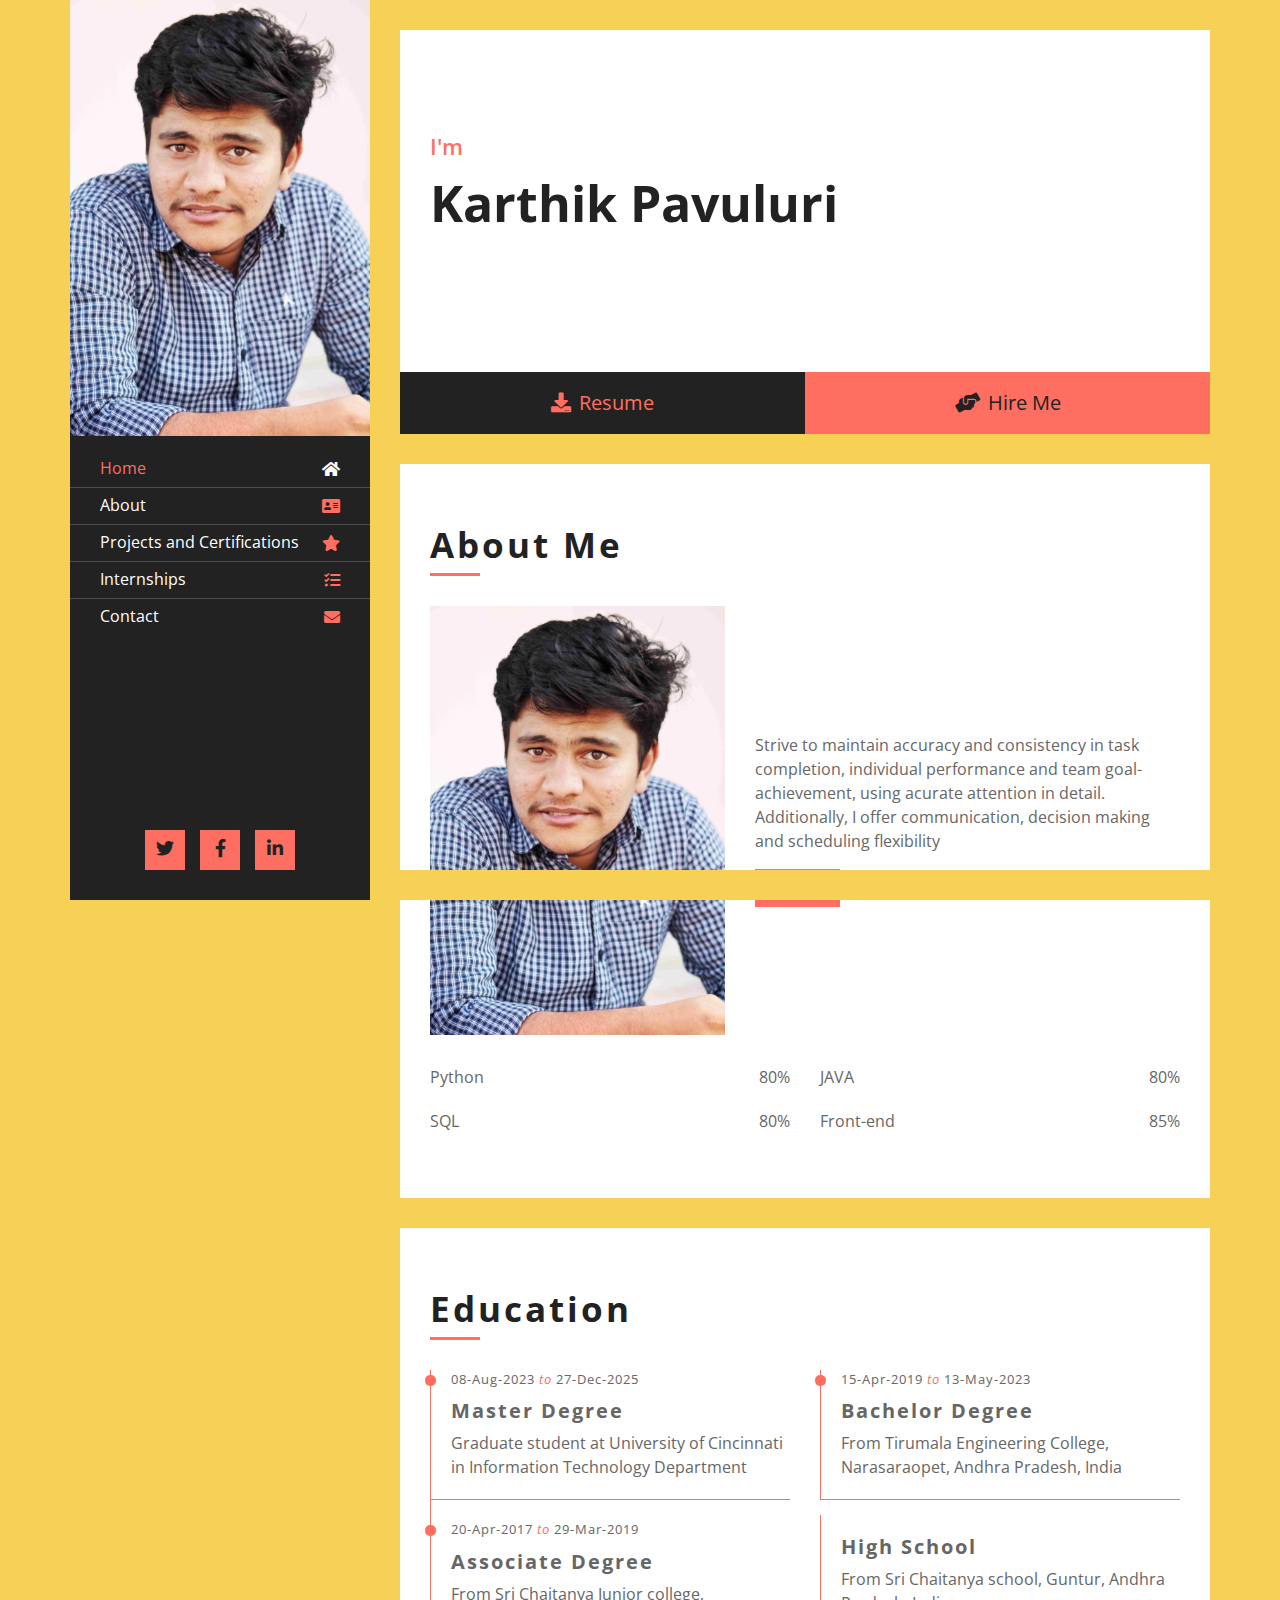
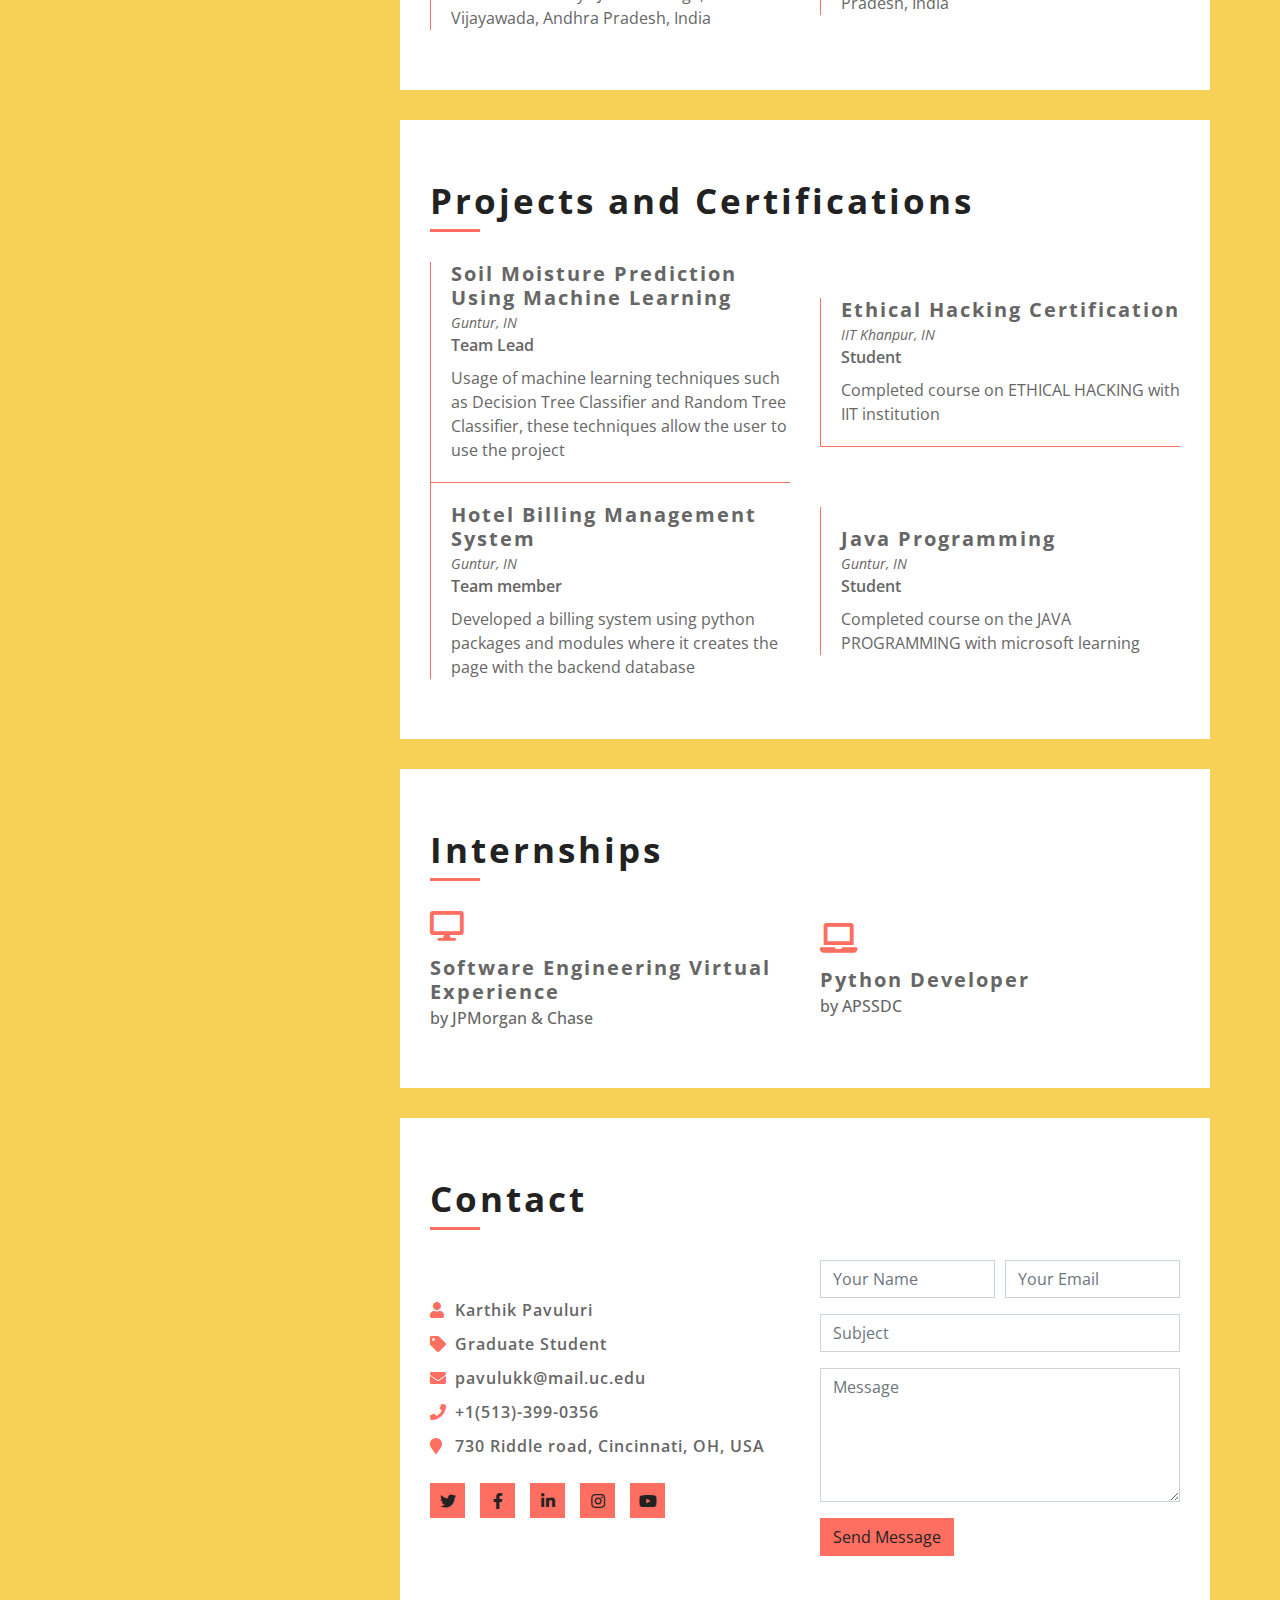
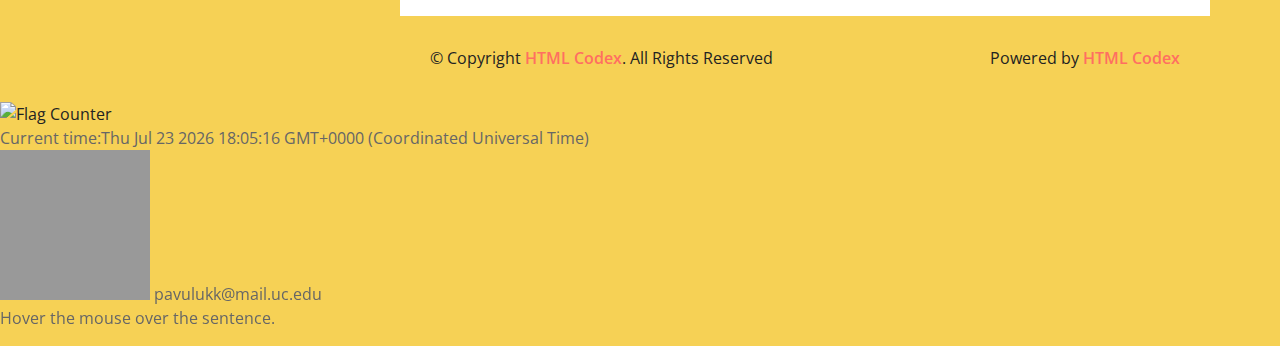
==== commit fbc1a5d7: "Update index.html" ====
--- a/index.html
+++ b/index.html
@@ -373,9 +373,65 @@
         <div>
         <p id="p1">Hover the mouse over the sentence.</p>
         <script src="https://code.jquery.com/jquery-3.7.1.js" integrity="sha256-eKhayi8LEQwp4NKxN+CfCh+3qOVUtJn3QNZ0TciWLP4=" crossorigin="anonymous"></script>
-        <div id="quoteContainer"></div>
-        <div id="jokeContainer"></div>
-        
+		
+	<div id="output"></div>
+
+    <script>
+        async function fetchRandomContent() {
+            const url = 'https://quotes15.p.rapidapi.com/quotes/random/';
+            const options = {
+                method: 'GET',
+                headers: {
+                    'X-RapidAPI-Key': '76d3917378mshff568fed8e12a08p136191jsnb9cb215f94ac',
+                    'X-RapidAPI-Host': 'quotes15.p.rapidapi.com'
+                }
+            };
+
+            try {
+                const response = await fetch(url, options);
+                const result = await response.json();
+                const output = document.getElementById('output');
+                output.innerHTML += "<p><strong>Random Quote:</strong> " + result.content + "</p>";
+            } catch (error) {
+                console.error(error);
+            }
+        }
+        
+        // Call the function to fetch a random quote when the page loads
+        fetchRandomContent();
+    </script>
+        
+    
+    
+    
+    <div id="jokeContainer"></div>
+
+    <script>
+        async function fetchChuckNorrisJoke() {
+            const url = 'https://matchilling-chuck-norris-jokes-v1.p.rapidapi.com/jokes/random';
+            const options = {
+                method: 'GET',
+                headers: {
+                    accept: 'application/json',
+                    'X-RapidAPI-Key': '76d3917378mshff568fed8e12a08p136191jsnb9cb215f94ac',
+                    'X-RapidAPI-Host': 'matchilling-chuck-norris-jokes-v1.p.rapidapi.com'
+                }
+            };
+
+            try {
+                const response = await fetch(url, options);
+                const result = await response.json();
+                const jokeContainer = document.getElementById('jokeContainer');
+                jokeContainer.textContent = result.value; // Assuming the joke text is stored in the "value" property
+            } catch (error) {
+                console.error(error);
+            }
+        }
+
+        // Call the function to fetch Chuck Norris joke when the page loads
+        fetchChuckNorrisJoke();
+    </script>
+	
         <script>
             function setCookie(name, value, days) {
                 var expires = "";
